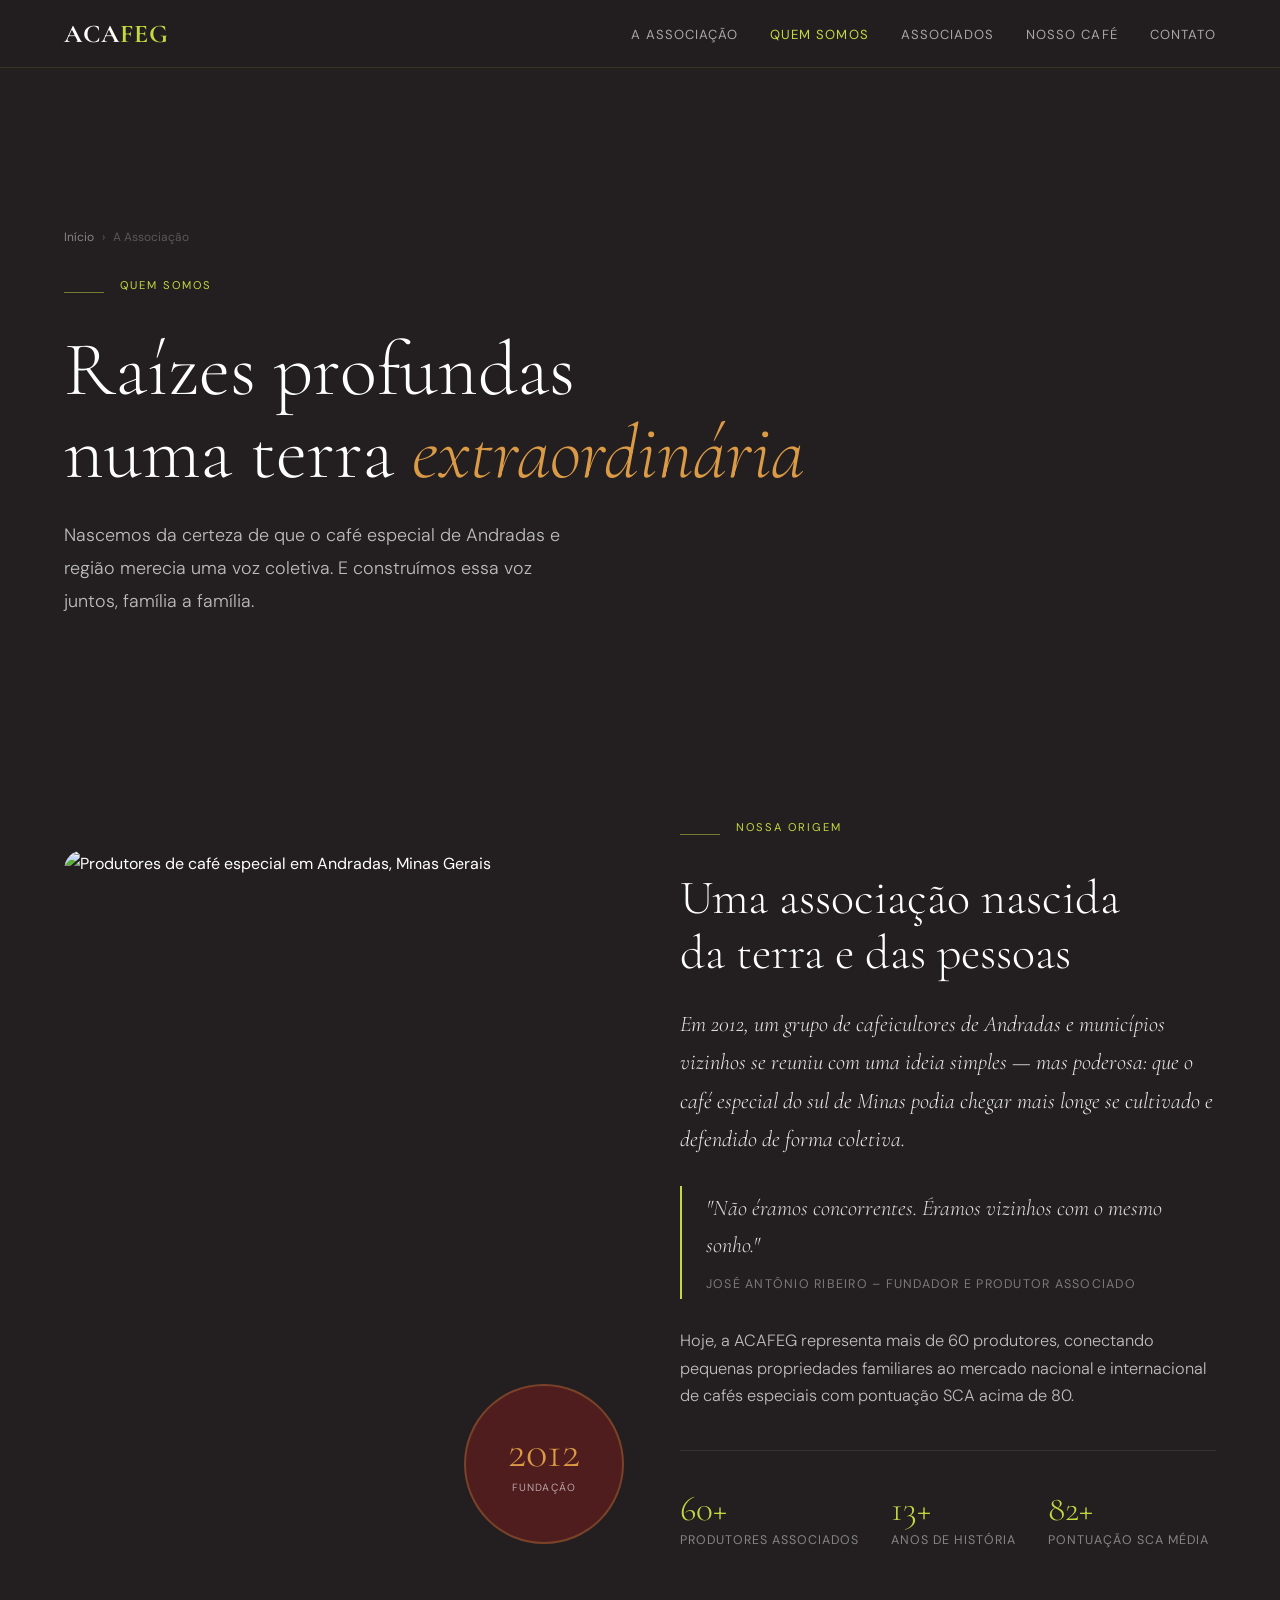
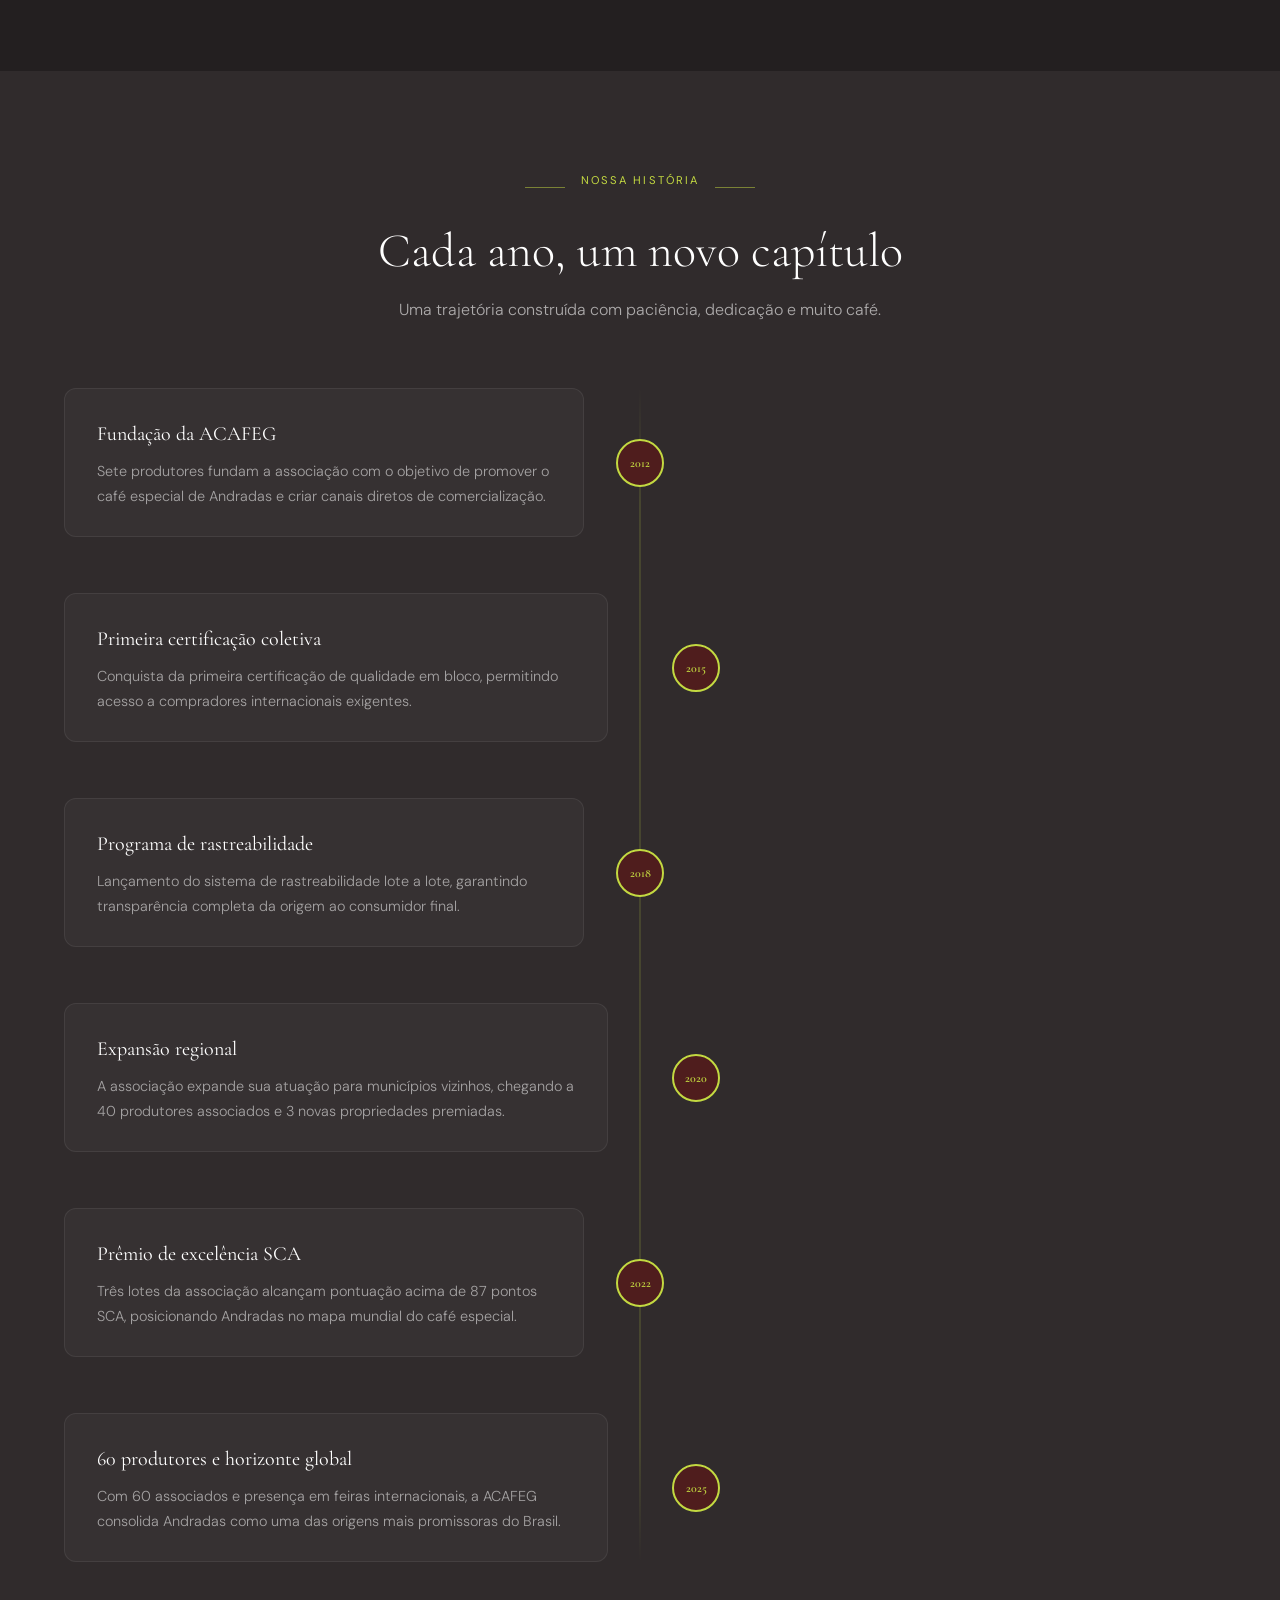
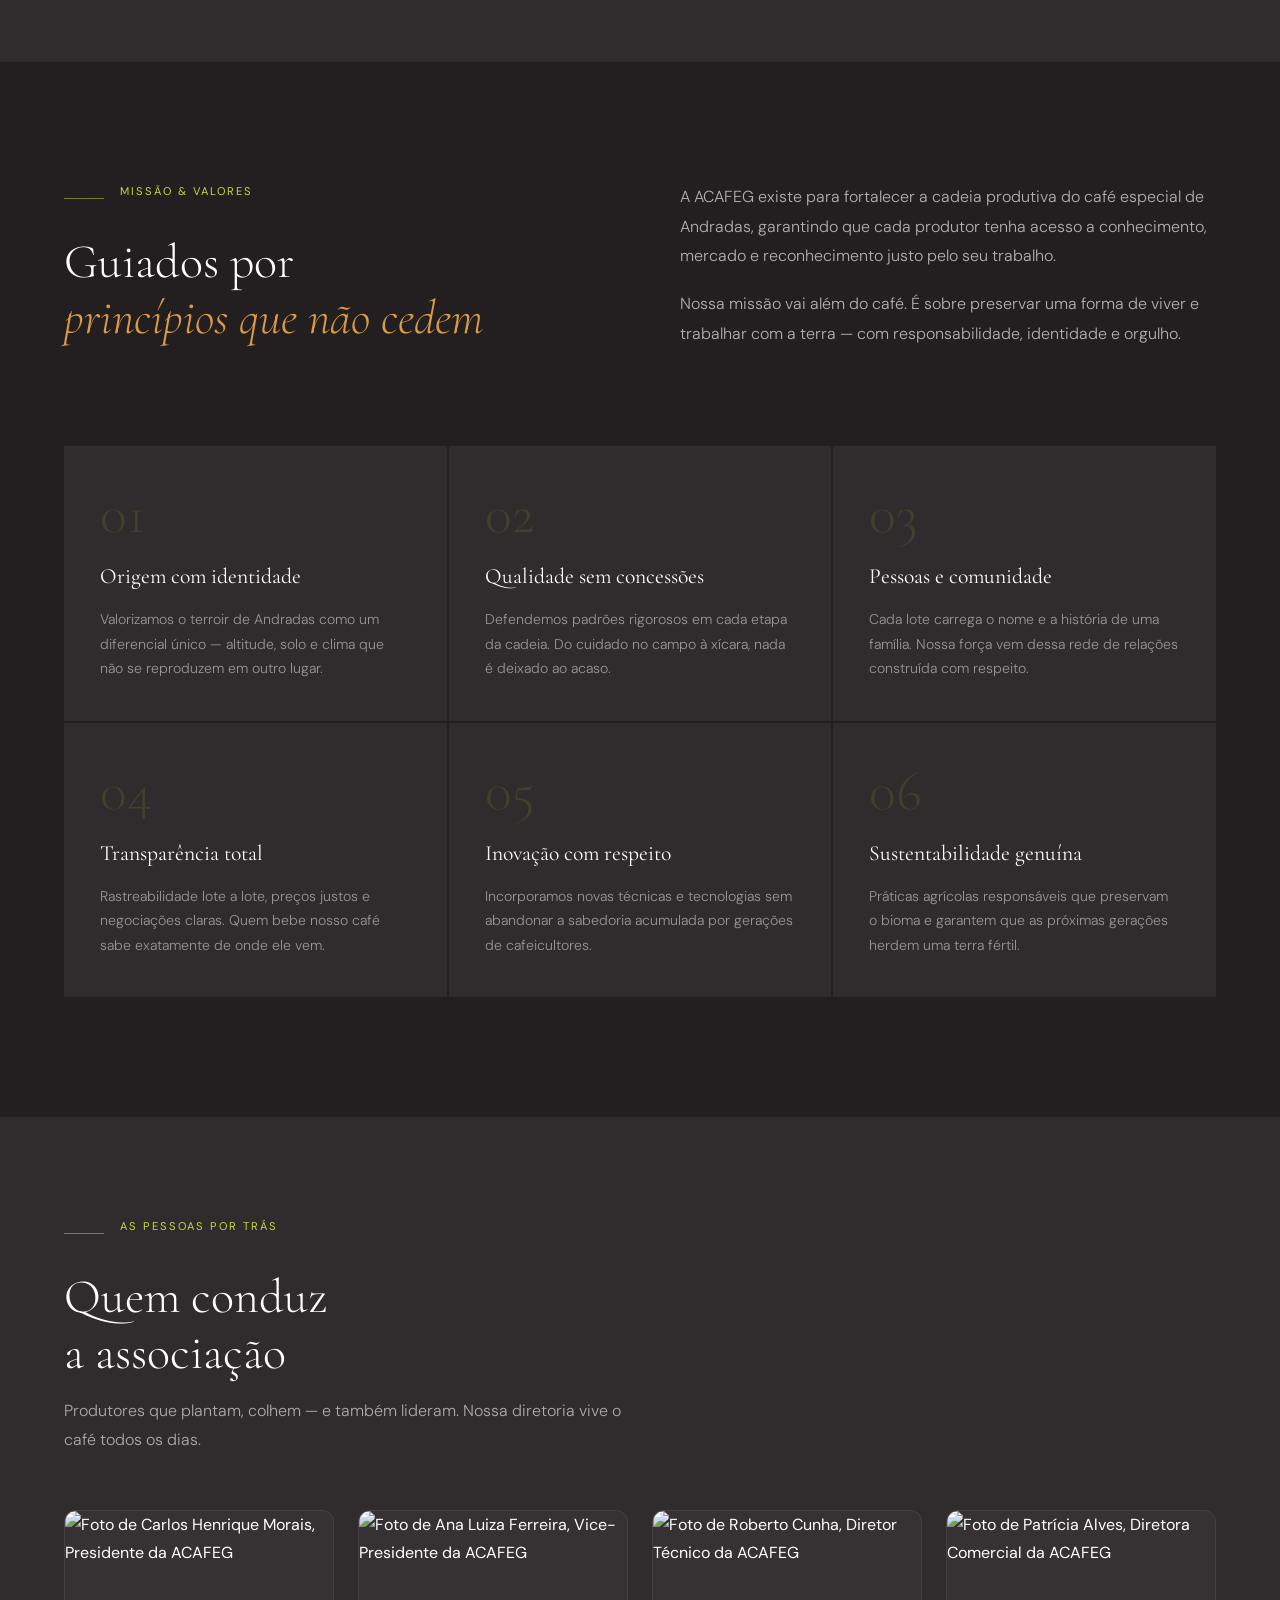
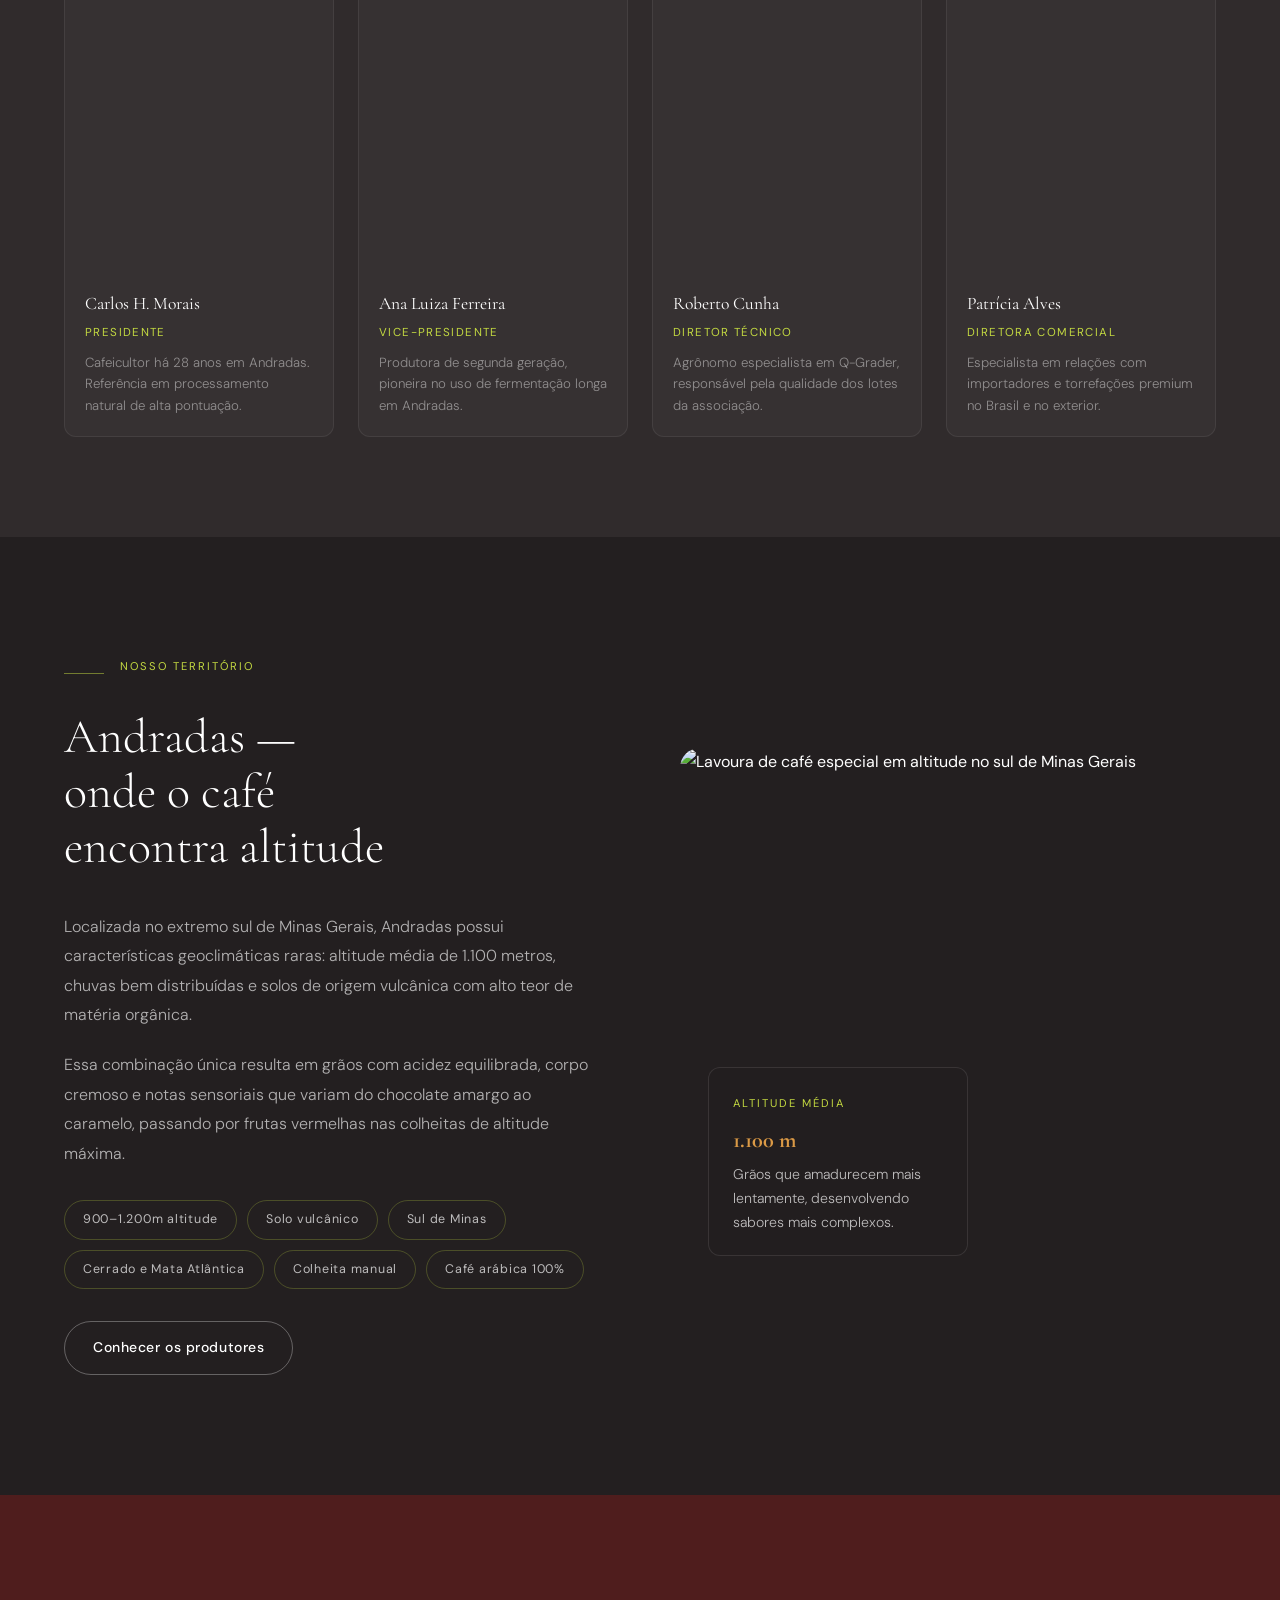
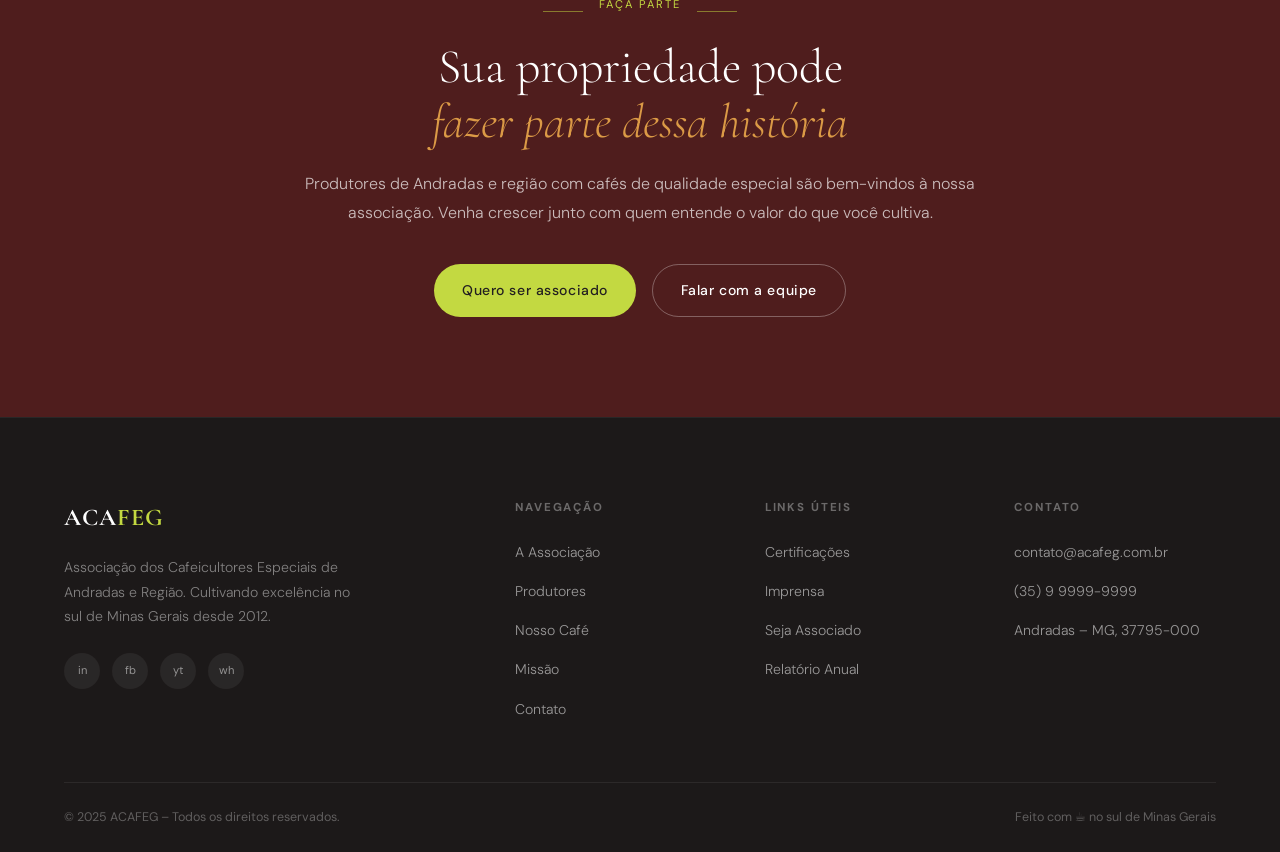
==== pages/aboutUs.html @ b345271a "nav correction v2" ====
<!DOCTYPE html>
<html lang="pt-BR">
<head>
  <meta charset="UTF-8" />
  <meta name="viewport" content="width=device-width, initial-scale=1.0" />
  <meta name="description" content="Conheça a ACAFEG – Associação dos Cafeicultores Especiais de Andradas e Região. Nossa história, missão, valores e as pessoas por trás do café especial do sul de Minas Gerais." />
  <title>Quem Somos | ACAFEG – Cafés Especiais do Sul de Minas</title>

  <!-- Fonts -->
  <link rel="preconnect" href="https://fonts.googleapis.com" />
  <link rel="preconnect" href="https://fonts.gstatic.com" crossorigin />
  <link href="https://fonts.googleapis.com/css2?family=Cormorant+Garamond:ital,wght@0,300;0,400;0,600;1,300;1,400&family=DM+Sans:wght@300;400;500&display=swap" rel="stylesheet" />

  <!-- CSS -->
   <link rel="stylesheet" href="../style/aboutUsStyle.css">
</head>

<body>
  

  <!-- ─── Navbar ──────────────────────────────────────────────────── -->
  <nav class="navbar" role="navigation" aria-label="Navegação principal">
    <a href="#" class="navbar-logo">ACA<span>FEG</span></a>
    <ul class="navbar-links" id="nav-menu">
      <li><a href="../index.html">A Associação</a></li>
      <li><a class="actvate" href="aboutUs.html">Quem somos</a></li>
      <li><a href="associates.html">Associados</a></li>
      <li><a href="store.html">Nosso Café</a></li>
      <li><a href="contact.html">Contato</a></li>
    </ul>
    <button class="nav-toggle" id="nav-toggle" aria-label="Abrir menu">
      <span></span><span></span><span></span>
    </button>
  </nav>

  <main>
    <!-- ─── Hero ─────────────────────────────────────────────────── -->
    <section class="hero-inner" aria-label="Cabeçalho da página Quem Somos">
      <div class="container">
        <nav class="hero-breadcrumb" aria-label="Breadcrumb">
          <a href="../index.html">Início</a>
          <span>›</span>
          <span>A Associação</span>
        </nav>
        <div class="ornament">
          <div class="ornament-line"></div>
          <span class="tag">Quem somos</span>
        </div>
        <h1>
          Raízes profundas<br>
          numa terra <em>extraordinária</em>
        </h1>
        <p class="lead">
          Nascemos da certeza de que o café especial de Andradas e região
          merecia uma voz coletiva. E construímos essa voz juntos, família a família.
        </p>
      </div>
    </section>

    <!-- ─── Origem ────────────────────────────────────────────────── -->
    <section class="section-origem" aria-label="Nossa origem">
      <div class="container">
        <div class="origem-grid">

          <div class="origem-visual fade-up">
            <img
              class="origem-img-main"
              src="https://images.unsplash.com/photo-1501339847302-ac426a4a7cbb?w=900&q=80"
              alt="Produtores de café especial em Andradas, Minas Gerais"
              loading="lazy"
            />
            <div class="origem-img-badge" aria-label="Fundada em 2012">
              <strong>2012</strong>
              <span>Fundação</span>
            </div>
          </div>

          <div class="origem-content fade-up fade-up-delay-2">
            <div class="ornament">
              <div class="ornament-line"></div>
              <span class="tag">Nossa origem</span>
            </div>
            <h2 class="section-title" style="margin-bottom:24px">
              Uma associação nascida<br>da terra e das pessoas
            </h2>

            <p>
              Em 2012, um grupo de cafeicultores de Andradas e municípios vizinhos
              se reuniu com uma ideia simples — mas poderosa: que o café especial do sul de Minas
              podia chegar mais longe se cultivado e defendido de forma coletiva.
            </p>

            <div class="quote-block">
              <blockquote>
                "Não éramos concorrentes. Éramos vizinhos com o mesmo sonho."
              </blockquote>
              <cite>José Antônio Ribeiro – Fundador e produtor associado</cite>
            </div>

            <p>
              Hoje, a ACAFEG representa mais de 60 produtores, conectando pequenas
              propriedades familiares ao mercado nacional e internacional de cafés
              especiais com pontuação SCA acima de 80.
            </p>

            <div class="origem-stats" role="list">
              <div class="stat-item" role="listitem">
                <strong>60+</strong>
                <span>Produtores Associados</span>
              </div>
              <div class="stat-item" role="listitem">
                <strong>13+</strong>
                <span>Anos de história</span>
              </div>
              <div class="stat-item" role="listitem">
                <strong>82+</strong>
                <span>Pontuação SCA média</span>
              </div>
            </div>
          </div>

        </div>
      </div>
    </section>

    <!-- ─── Timeline ─────────────────────────────────────────────── -->
    <section class="section-timeline" aria-label="Nossa história">
      <div class="container">
        <header class="section-header fade-up" style="text-align:center; max-width:560px; margin-inline:auto">
          <div class="ornament" style="justify-content:center">
            <div class="ornament-line"></div>
            <span class="tag">Nossa história</span>
            <div class="ornament-line"></div>
          </div>
          <h2 class="section-title">Cada ano, um novo capítulo</h2>
          <p class="section-subtitle" style="margin-inline:auto">
            Uma trajetória construída com paciência, dedicação e muito café.
          </p>
        </header>

        <div class="timeline" role="list">

          <div class="timeline-item fade-up" role="listitem">
            <div class="timeline-content">
              <h3>Fundação da ACAFEG</h3>
              <p>Sete produtores fundam a associação com o objetivo de promover o café especial de Andradas e criar canais diretos de comercialização.</p>
            </div>
            <div class="timeline-dot" aria-label="2012">
              <div class="timeline-dot-circle">2012</div>
            </div>
            <div class="timeline-empty"></div>
          </div>

          <div class="timeline-item fade-up" role="listitem">
            <div class="timeline-empty"></div>
            <div class="timeline-dot" aria-label="2015">
              <div class="timeline-dot-circle">2015</div>
            </div>
            <div class="timeline-content">
              <h3>Primeira certificação coletiva</h3>
              <p>Conquista da primeira certificação de qualidade em bloco, permitindo acesso a compradores internacionais exigentes.</p>
            </div>
          </div>

          <div class="timeline-item fade-up" role="listitem">
            <div class="timeline-content">
              <h3>Programa de rastreabilidade</h3>
              <p>Lançamento do sistema de rastreabilidade lote a lote, garantindo transparência completa da origem ao consumidor final.</p>
            </div>
            <div class="timeline-dot" aria-label="2018">
              <div class="timeline-dot-circle">2018</div>
            </div>
            <div class="timeline-empty"></div>
          </div>

          <div class="timeline-item fade-up" role="listitem">
            <div class="timeline-empty"></div>
            <div class="timeline-dot" aria-label="2020">
              <div class="timeline-dot-circle">2020</div>
            </div>
            <div class="timeline-content">
              <h3>Expansão regional</h3>
              <p>A associação expande sua atuação para municípios vizinhos, chegando a 40 produtores associados e 3 novas propriedades premiadas.</p>
            </div>
          </div>

          <div class="timeline-item fade-up" role="listitem">
            <div class="timeline-content">
              <h3>Prêmio de excelência SCA</h3>
              <p>Três lotes da associação alcançam pontuação acima de 87 pontos SCA, posicionando Andradas no mapa mundial do café especial.</p>
            </div>
            <div class="timeline-dot" aria-label="2022">
              <div class="timeline-dot-circle">2022</div>
            </div>
            <div class="timeline-empty"></div>
          </div>

          <div class="timeline-item fade-up" role="listitem">
            <div class="timeline-empty"></div>
            <div class="timeline-dot" aria-label="2025">
              <div class="timeline-dot-circle">2025</div>
            </div>
            <div class="timeline-content">
              <h3>60 produtores e horizonte global</h3>
              <p>Com 60 associados e presença em feiras internacionais, a ACAFEG consolida Andradas como uma das origens mais promissoras do Brasil.</p>
            </div>
          </div>

        </div>
      </div>
    </section>

    <!-- ─── Missão & Valores ──────────────────────────────────────── -->
    <section class="section-valores" aria-label="Missão e valores">
      <div class="container">

        <div class="valores-intro">
          <div class="fade-up">
            <div class="ornament">
              <div class="ornament-line"></div>
              <span class="tag">Missão & Valores</span>
            </div>
            <h2 class="section-title">
              Guiados por<br><em>princípios que não cedem</em>
            </h2>
          </div>
          <div class="valores-descricao fade-up fade-up-delay-2">
            <p>
              A ACAFEG existe para fortalecer a cadeia produtiva do café especial
              de Andradas, garantindo que cada produtor tenha acesso a conhecimento,
              mercado e reconhecimento justo pelo seu trabalho.
            </p>
            <p>
              Nossa missão vai além do café. É sobre preservar uma forma de viver
              e trabalhar com a terra — com responsabilidade, identidade e orgulho.
            </p>
          </div>
        </div>

        <div class="valores-grid" role="list">

          <div class="valor-card fade-up" role="listitem">
            <div class="valor-number" aria-hidden="true">01</div>
            <h3>Origem com identidade</h3>
            <p>Valorizamos o terroir de Andradas como um diferencial único — altitude, solo e clima que não se reproduzem em outro lugar.</p>
          </div>

          <div class="valor-card fade-up fade-up-delay-1" role="listitem">
            <div class="valor-number" aria-hidden="true">02</div>
            <h3>Qualidade sem concessões</h3>
            <p>Defendemos padrões rigorosos em cada etapa da cadeia. Do cuidado no campo à xícara, nada é deixado ao acaso.</p>
          </div>

          <div class="valor-card fade-up fade-up-delay-2" role="listitem">
            <div class="valor-number" aria-hidden="true">03</div>
            <h3>Pessoas e comunidade</h3>
            <p>Cada lote carrega o nome e a história de uma família. Nossa força vem dessa rede de relações construída com respeito.</p>
          </div>

          <div class="valor-card fade-up fade-up-delay-1" role="listitem">
            <div class="valor-number" aria-hidden="true">04</div>
            <h3>Transparência total</h3>
            <p>Rastreabilidade lote a lote, preços justos e negociações claras. Quem bebe nosso café sabe exatamente de onde ele vem.</p>
          </div>

          <div class="valor-card fade-up fade-up-delay-2" role="listitem">
            <div class="valor-number" aria-hidden="true">05</div>
            <h3>Inovação com respeito</h3>
            <p>Incorporamos novas técnicas e tecnologias sem abandonar a sabedoria acumulada por gerações de cafeicultores.</p>
          </div>

          <div class="valor-card fade-up fade-up-delay-3" role="listitem">
            <div class="valor-number" aria-hidden="true">06</div>
            <h3>Sustentabilidade genuína</h3>
            <p>Práticas agrícolas responsáveis que preservam o bioma e garantem que as próximas gerações herdem uma terra fértil.</p>
          </div>

        </div>
      </div>
    </section>

    <!-- ─── Diretoria ─────────────────────────────────────────────── -->
    <section class="section-diretoria" aria-label="Nossa diretoria">
      <div class="container">
        <header class="section-header fade-up">
          <div class="ornament">
            <div class="ornament-line"></div>
            <span class="tag">As pessoas por trás</span>
          </div>
          <h2 class="section-title">Quem conduz<br>a associação</h2>
          <p class="section-subtitle">
            Produtores que plantam, colhem — e também lideram. Nossa diretoria
            vive o café todos os dias.
          </p>
        </header>

        <div class="diretoria-grid">

          <article class="diretor-card fade-up">
            <img
              class="diretor-foto"
              src="https://images.unsplash.com/photo-1507003211169-0a1dd7228f2d?w=400&q=75"
              alt="Foto de Carlos Henrique Morais, Presidente da ACAFEG"
              loading="lazy"
            />
            <div class="diretor-info">
              <h3>Carlos H. Morais</h3>
              <span class="diretor-cargo">Presidente</span>
              <p>Cafeicultor há 28 anos em Andradas. Referência em processamento natural de alta pontuação.</p>
            </div>
          </article>

          <article class="diretor-card fade-up fade-up-delay-1">
            <img
              class="diretor-foto"
              src="https://images.unsplash.com/photo-1494790108377-be9c29b29330?w=400&q=75"
              alt="Foto de Ana Luiza Ferreira, Vice-Presidente da ACAFEG"
              loading="lazy"
            />
            <div class="diretor-info">
              <h3>Ana Luiza Ferreira</h3>
              <span class="diretor-cargo">Vice-Presidente</span>
              <p>Produtora de segunda geração, pioneira no uso de fermentação longa em Andradas.</p>
            </div>
          </article>

          <article class="diretor-card fade-up fade-up-delay-2">
            <img
              class="diretor-foto"
              src="https://images.unsplash.com/photo-1472099645785-5658abf4ff4e?w=400&q=75"
              alt="Foto de Roberto Cunha, Diretor Técnico da ACAFEG"
              loading="lazy"
            />
            <div class="diretor-info">
              <h3>Roberto Cunha</h3>
              <span class="diretor-cargo">Diretor Técnico</span>
              <p>Agrônomo especialista em Q-Grader, responsável pela qualidade dos lotes da associação.</p>
            </div>
          </article>

          <article class="diretor-card fade-up fade-up-delay-3">
            <img
              class="diretor-foto"
              src="https://images.unsplash.com/photo-1580489944761-15a19d654956?w=400&q=75"
              alt="Foto de Patrícia Alves, Diretora Comercial da ACAFEG"
              loading="lazy"
            />
            <div class="diretor-info">
              <h3>Patrícia Alves</h3>
              <span class="diretor-cargo">Diretora Comercial</span>
              <p>Especialista em relações com importadores e torrefações premium no Brasil e no exterior.</p>
            </div>
          </article>

        </div>
      </div>
    </section>

    <!-- ─── Território ────────────────────────────────────────────── -->
    <section class="section-territorio" aria-label="Nosso território">
      <div class="container">
        <div class="territorio-layout">

          <div class="territorio-content fade-up">
            <header class="section-header">
              <div class="ornament">
                <div class="ornament-line"></div>
                <span class="tag">Nosso território</span>
              </div>
              <h2 class="section-title">
                Andradas —<br>onde o café<br>encontra altitude
              </h2>
            </header>

            <p>
              Localizada no extremo sul de Minas Gerais, Andradas possui características
              geoclimáticas raras: altitude média de 1.100 metros, chuvas bem distribuídas
              e solos de origem vulcânica com alto teor de matéria orgânica.
            </p>

            <p>
              Essa combinação única resulta em grãos com acidez equilibrada, corpo cremoso
              e notas sensoriais que variam do chocolate amargo ao caramelo, passando por
              frutas vermelhas nas colheitas de altitude máxima.
            </p>

            <div class="territorio-tags" role="list" aria-label="Características do território">
              <span class="territorio-tag" role="listitem">900–1.200m altitude</span>
              <span class="territorio-tag" role="listitem">Solo vulcânico</span>
              <span class="territorio-tag" role="listitem">Sul de Minas</span>
              <span class="territorio-tag" role="listitem">Cerrado e Mata Atlântica</span>
              <span class="territorio-tag" role="listitem">Colheita manual</span>
              <span class="territorio-tag" role="listitem">Café arábica 100%</span>
            </div>

            <a href="#produtores" class="btn btn-outline">Conhecer os produtores</a>
          </div>

          <div class="territorio-visual fade-up fade-up-delay-2">
            <img
              class="territorio-img"
              src="https://images.unsplash.com/photo-1633437805600-2c58bf56663c?q=80&w=1332&auto=format&fit=crop&ixlib=rb-4.1.0&ixid=M3wxMjA3fDB8MHxwaG90by1wYWdlfHx8fGVufDB8fHx8fA%3D%3D"
              alt="Lavoura de café especial em altitude no sul de Minas Gerais"
              loading="lazy"
            />
            <div class="territorio-overlay-card">
              <span class="tag">Altitude média</span>
              <strong>1.100 m</strong>
              <p>Grãos que amadurecem mais lentamente, desenvolvendo sabores mais complexos.</p>
            </div>
          </div>

        </div>
      </div>
    </section>

    <!-- ─── CTA ───────────────────────────────────────────────────── -->
    <section class="section-cta" aria-label="Faça parte da ACAFEG">
      <div class="cta-content container fade-up">
        <div class="ornament" style="justify-content:center; margin-bottom:12px">
          <div class="ornament-line"></div>
          <span class="tag">Faça parte</span>
          <div class="ornament-line"></div>
        </div>
        <h2 class="section-title">
          Sua propriedade pode<br><em>fazer parte dessa história</em>
        </h2>
        <p>
          Produtores de Andradas e região com cafés de qualidade especial
          são bem-vindos à nossa associação. Venha crescer junto com quem
          entende o valor do que você cultiva.
        </p>
        <div class="cta-actions">
          <a href="#contato" class="btn btn-primary">Quero ser associado</a>
          <a href="#contato" class="btn btn-outline">Falar com a equipe</a>
        </div>
      </div>
    </section>

  </main>

  <!-- ─── Footer ──────────────────────────────────────────────────── -->
  <footer role="contentinfo">
    <div class="container">
      <div class="footer-grid">

        <div class="footer-brand">
          <div class="navbar-logo">ACA<span>FEG</span></div>
          <p>Associação dos Cafeicultores Especiais de Andradas e Região. Cultivando excelência no sul de Minas Gerais desde 2012.</p>
          <div class="footer-social">
            <a href="#" aria-label="Instagram">in</a>
            <a href="#" aria-label="Facebook">fb</a>
            <a href="#" aria-label="YouTube">yt</a>
            <a href="#" aria-label="WhatsApp">wh</a>
          </div>
        </div>

        <div class="footer-col">
          <h4>Navegação</h4>
          <ul>
            <li><a href="quem-somos.html">A Associação</a></li>
            <li><a href="#produtores">Produtores</a></li>
            <li><a href="#sensorial">Nosso Café</a></li>
            <li><a href="#institucional">Missão</a></li>
            <li><a href="#contato">Contato</a></li>
          </ul>
        </div>

        <div class="footer-col">
          <h4>Links Úteis</h4>
          <ul>
            <li><a href="#">Certificações</a></li>
            <li><a href="#">Imprensa</a></li>
            <li><a href="#">Seja Associado</a></li>
            <li><a href="#">Relatório Anual</a></li>
          </ul>
        </div>

        <div class="footer-col">
          <h4>Contato</h4>
          <ul>
            <li><a href="mailto:contato@acafeg.com.br">contato@acafeg.com.br</a></li>
            <li><a href="tel:+5535999999999">(35) 9 9999-9999</a></li>
            <li><a href="#">Andradas – MG, 37795-000</a></li>
          </ul>
        </div>

      </div>

      <div class="footer-bottom">
        <p>© 2025 ACAFEG – Todos os direitos reservados.</p>
        <p>Feito com ☕ no sul de Minas Gerais</p>
      </div>
    </div>
  </footer>

  <!-- ─── Scripts ──────────────────────────────────────────────────── -->
  <script>
    // Mobile nav toggle
    const toggle = document.getElementById('nav-toggle');
    const menu = document.getElementById('nav-menu');
    toggle.addEventListener('click', () => {
      menu.classList.toggle('open');
      toggle.setAttribute('aria-expanded', menu.classList.contains('open'));
    });

    // IntersectionObserver for fade-up animations
    const observer = new IntersectionObserver((entries) => {
      entries.forEach(entry => {
        if (entry.isIntersecting) {
          entry.target.classList.add('visible');
          observer.unobserve(entry.target);
        }
      });
    }, { threshold: 0.12, rootMargin: '0px 0px -40px 0px' });

    document.querySelectorAll('.fade-up').forEach(el => observer.observe(el));

    // Navbar scroll style
    const navbar = document.querySelector('.navbar');
    window.addEventListener('scroll', () => {
      navbar.style.background = window.scrollY > 40
        ? 'rgba(35,31,32,0.97)'
        : 'rgba(35,31,32,0.92)';
    }, { passive: true });
  </script>

</body>
</html>
---- style/aboutUsStyle.css ----
/* ─── Design System ────────────────────────────────────────────── */
    :root {
      --vinho: rgb(79, 29, 29);
      --verde-lima: rgb(195, 217, 65);
      --ouro: rgb(219, 154, 70);
      --neutro-escuro: rgb(35, 31, 32);
      --neutro-medio: rgb(48, 43, 44);
      --neutro-claro: rgb(62, 56, 57);
      --branco: #ffffff;
      --branco-60:    rgba(255,255,255,0.6);
      --branco-suave: rgba(255,255,255,0.85);
      --font-serif: 'Cormorant Garamond', Georgia, serif;
      --font-sans: 'DM Sans', system-ui, sans-serif;
      --radius-md: 12px;
      --radius-lg: 20px;
      --transition: 0.35s cubic-bezier(0.4, 0, 0.2, 1);
    }

    *, *::before, *::after { box-sizing: border-box; margin: 0; padding: 0; }

    html { scroll-behavior: smooth; }

    body {
      font-family: var(--font-sans);
      background: var(--neutro-escuro);
      color: var(--branco);
      line-height: 1.7;
      overflow-x: hidden;
    }

    img { max-width: 100%; display: block; }
    a {text-decoration: none;}

    .container {
      width: min(90%, 1240px);
      margin-inline: auto;
    }

    /* ─── Typography ───────────────────────────────────────────────── */
    .tag {
      display: inline-block;
      font-size: 0.7rem;
      letter-spacing: 0.18em;
      text-transform: uppercase;
      color: var(--verde-lima);
      margin-bottom: 14px;
    }

    .section-title {
      font-family: var(--font-serif);
      font-size: clamp(2rem, 4vw, 3rem);
      font-weight: 300;
      line-height: 1.15;
      color: var(--branco);
    }

    .section-subtitle {
      font-size: 1rem;
      font-weight: 300;
      color: rgba(255,255,255,0.6);
      max-width: 560px;
      line-height: 1.8;
      margin-top: 16px;
    }

    .section-header {
      margin-bottom: 56px;
    }

    /* ─── Buttons ──────────────────────────────────────────────────── */
    .btn {
      display: inline-flex;
      align-items: center;
      gap: 8px;
      padding: 14px 28px;
      border-radius: 100px;
      font-family: var(--font-sans);
      font-size: 0.875rem;
      font-weight: 500;
      letter-spacing: 0.04em;
      cursor: pointer;
      border: none;
      text-decoration: none;
      transition: var(--transition);
    }
    .btn-primary {
      background: var(--verde-lima);
      color: var(--neutro-escuro);
    }
    .btn-primary:hover {
      background: #d6f03c;
      transform: translateY(-2px);
    }
    .btn-outline {
      background: transparent;
      border: 1px solid rgba(255,255,255,0.3);
      color: var(--branco);
    }
    .btn-outline:hover {
      border-color: var(--verde-lima);
      color: var(--verde-lima);
      transform: translateY(-2px);
    }

    /* Link do menu ativado*/
    .actvate{
        color: var(--verde-lima) !important;
    }

    /* ─── Navbar ───────────────────────────────────────────────────── */
    
    .navbar {
      position: sticky;
      top: 0;
      z-index: 100;
      padding: 0 5%;
      background: rgba(35, 31, 32, 0.92);
      backdrop-filter: blur(12px);
      -webkit-backdrop-filter: blur(12px);
      border-bottom: 1px solid rgba(195, 217, 65, 0.12);
      display: flex;
      align-items: center;
      justify-content: space-between;
      height: 68px;
    }

    .navbar-logo {
      font-family: var(--font-serif);
      font-size: 1.6rem;
      font-weight: 700;
      letter-spacing: 0.04em;
      color: var(--branco);
    }
    .navbar-logo span { color: var(--verde-lima); }

    .navbar-links {
      display: flex;
      gap: 32px;
      list-style: none;
    }
    .navbar-links a {
      font-size: 0.82rem;
      font-weight: 400;
      letter-spacing: 0.08em;
      text-transform: uppercase;
      color: var(--branco-60);
      transition: color var(--transition);
    }
    .navbar-links a:hover { color: var(--verde-lima); }

    /* Hamburger (mobile) */
    .nav-toggle {
      display: none;
      flex-direction: column;
      gap: 5px;
      cursor: pointer;
      background: none;
      border: none;
      padding: 4px;
      background-color: none;
    }
    .nav-toggle span {
      display: block;
      width: 24px;
      height: 2px;
      background: var(--branco);
      transition: var(--transition);
    }

    @media (max-width: 768px) {
      .navbar-links {
        display: none;
        position: absolute;
        top: 68px;
        left: 0;
        right: 0;
        flex-direction: column;
        background: rgba(35, 31, 32, 0.97);
        padding: 24px 5%;
        gap: 20px;
      }
      .navbar-links.open { display: flex; }
      .nav-toggle { display: flex; }
    }

    /* ─── Hero ─────────────────────────────────────────────────────── */
    .hero-inner {
      position: relative;
      min-height: 70vh;
      display: flex;
      align-items: flex-end;
      padding-bottom: 80px;
      overflow: hidden;
    }

    .hero-inner::before {
      content: '';
      position: absolute;
      inset: 0;
      background: url('https://images.unsplash.com/photo-1447933601403-0c6688de566e?w=1600&q=80') center/cover no-repeat;
      filter: brightness(0.35) saturate(0.6);
    }

    .hero-inner::after {
      content: '';
      position: absolute;
      inset: 0;
      background: linear-gradient(
        to bottom,
        transparent 0%,
        rgba(35,31,32,0.3) 50%,
        rgba(35,31,32,0.95) 100%
      );
    }

    .hero-inner .container {
      position: relative;
      z-index: 2;
    }

    .hero-breadcrumb {
      display: flex;
      align-items: center;
      gap: 8px;
      margin-bottom: 28px;
      font-size: 0.75rem;
      color: rgba(255,255,255,0.45);
    }
    .hero-breadcrumb a {
      color: rgba(255,255,255,0.45);
      text-decoration: none;
      transition: color var(--transition);
    }
    .hero-breadcrumb a:hover { color: var(--verde-lima); }
    .hero-breadcrumb span { color: rgba(255,255,255,0.25); }

    .hero-inner h1 {
      font-family: var(--font-serif);
      font-size: clamp(2.8rem, 6vw, 5.5rem);
      font-weight: 300;
      line-height: 1.08;
      max-width: 760px;
      margin-bottom: 24px;
    }

    .hero-inner h1 em {
      font-style: italic;
      color: var(--ouro);
    }

    .hero-inner .lead {
      font-size: clamp(1rem, 1.4vw, 1.15rem);
      font-weight: 300;
      color: rgba(255,255,255,0.7);
      max-width: 520px;
      line-height: 1.85;
    }

    /* ─── Section: Origem ──────────────────────────────────────────── */
    .section-origem {
      padding: 120px 0;
    }

    .origem-grid {
      display: grid;
      grid-template-columns: 1fr 1fr;
      gap: 80px;
      align-items: center;
    }

    .origem-visual {
      position: relative;
    }

    .origem-img-main {
      width: 100%;
      aspect-ratio: 4/5;
      object-fit: cover;
      border-radius: var(--radius-lg);
    }

    .origem-img-badge {
      position: absolute;
      bottom: -24px;
      right: -24px;
      width: 160px;
      height: 160px;
      background: var(--vinho);
      border-radius: 50%;
      display: flex;
      flex-direction: column;
      align-items: center;
      justify-content: center;
      text-align: center;
      padding: 20px;
      border: 2px solid rgba(219,154,70,0.3);
    }

    .origem-img-badge strong {
      font-family: var(--font-serif);
      font-size: 2.8rem;
      font-weight: 300;
      color: var(--ouro);
      line-height: 1;
    }

    .origem-img-badge span {
      font-size: 0.65rem;
      letter-spacing: 0.12em;
      text-transform: uppercase;
      color: rgba(255,255,255,0.6);
      margin-top: 4px;
    }

    .origem-content p {
      color: rgba(255,255,255,0.7);
      font-weight: 300;
      margin-bottom: 20px;
      font-size: 1.02rem;
    }

    .origem-content p:first-of-type {
      font-family: var(--font-serif);
      font-size: clamp(1.2rem, 1.8vw, 1.4rem);
      font-weight: 300;
      color: rgba(255,255,255,0.9);
      line-height: 1.7;
      font-style: italic;
    }

    .origem-stats {
      display: flex;
      gap: 32px;
      margin-top: 40px;
      padding-top: 40px;
      border-top: 1px solid rgba(255,255,255,0.08);
    }

    .stat-item strong {
      display: block;
      font-family: var(--font-serif);
      font-size: 2.2rem;
      font-weight: 300;
      color: var(--verde-lima);
      line-height: 1;
    }

    .stat-item span {
      font-size: 0.78rem;
      letter-spacing: 0.08em;
      text-transform: uppercase;
      color: rgba(255,255,255,0.45);
      margin-top: 4px;
      display: block;
    }

    @media (max-width: 900px) {
      .origem-grid { grid-template-columns: 1fr; gap: 48px; }
      .origem-img-badge { bottom: -16px; right: -8px; width: 130px; height: 130px; }
    }

    /* ─── Section: Timeline ────────────────────────────────────────── */
    .section-timeline {
      padding: 100px 0;
      background: var(--neutro-medio);
    }

    .timeline {
      position: relative;
      margin-top: 64px;
    }

    .timeline::before {
      content: '';
      position: absolute;
      left: 50%;
      transform: translateX(-50%);
      top: 0; bottom: 0;
      width: 1px;
      background: linear-gradient(
        to bottom,
        transparent,
        rgba(195,217,65,0.3) 10%,
        rgba(195,217,65,0.3) 90%,
        transparent
      );
    }

    .timeline-item {
      display: grid;
      grid-template-columns: 1fr auto 1fr;
      gap: 32px;
      align-items: center;
      margin-bottom: 56px;
    }

    .timeline-item:last-child { margin-bottom: 0; }

    .timeline-content {
      padding: 28px 32px;
      background: rgba(255,255,255,0.03);
      border: 1px solid rgba(255,255,255,0.07);
      border-radius: var(--radius-md);
      transition: border-color var(--transition);
    }

    .timeline-content:hover {
      border-color: rgba(195,217,65,0.2);
    }

    .timeline-item:nth-child(even) .timeline-content:first-child { order: 3; }
    .timeline-item:nth-child(even) .timeline-dot { order: 2; }
    .timeline-item:nth-child(even) .timeline-empty { order: 1; }

    .timeline-content h3 {
      font-family: var(--font-serif);
      font-size: 1.25rem;
      font-weight: 400;
      margin-bottom: 8px;
      color: var(--branco);
    }

    .timeline-content p {
      font-size: 0.9rem;
      color: rgba(255,255,255,0.55);
      font-weight: 300;
      line-height: 1.7;
    }

    .timeline-dot {
      display: flex;
      flex-direction: column;
      gap: 8px;
      position: relative;
    }

    .timeline-dot-circle {
      width: 48px;
      height: 48px;
      border-radius: 50%;
      background: var(--vinho);
      border: 2px solid var(--verde-lima);
      display: flex;
      align-items: center;
      justify-content: center;
      font-family: var(--font-serif);
      font-size: 0.75rem;
      font-weight: 600;
      color: var(--verde-lima);
      flex-shrink: 0;
    }

    @media (max-width: 768px) {
      .timeline::before { left: 24px; }
      .timeline-item {
        grid-template-columns: auto 1fr;
        gap: 20px;
      }
      .timeline-item:nth-child(even) .timeline-content:first-child { order: unset; }
      .timeline-item:nth-child(even) .timeline-dot { order: unset; }
      .timeline-item:nth-child(even) .timeline-empty { order: unset; }
      .timeline-empty { display: none; }
    }

    /* ─── Section: Missão / Valores ────────────────────────────────── */
    .section-valores {
      padding: 120px 0;
    }

    .valores-intro {
      display: grid;
      grid-template-columns: 1fr 1fr;
      gap: 80px;
      align-items: start;
      margin-bottom: 80px;
    }

    .valores-intro .section-title em {
      font-style: italic;
      color: var(--ouro);
    }

    .valores-descricao p {
      color: rgba(255,255,255,0.65);
      font-weight: 300;
      font-size: 1rem;
      line-height: 1.85;
      margin-bottom: 18px;
    }

    .valores-grid {
      display: grid;
      grid-template-columns: repeat(3, 1fr);
      gap: 2px;
    }

    .valor-card {
      padding: 40px 36px;
      background: var(--neutro-medio);
      position: relative;
      overflow: hidden;
      transition: background var(--transition);
    }

    .valor-card:hover {
      background: var(--neutro-claro);
    }

    .valor-card::before {
      content: '';
      position: absolute;
      top: 0; left: 0; right: 0;
      height: 2px;
      background: var(--verde-lima);
      transform: scaleX(0);
      transform-origin: left;
      transition: transform 0.4s ease;
    }

    .valor-card:hover::before {
      transform: scaleX(1);
    }

    .valor-number {
      font-family: var(--font-serif);
      font-size: 3.5rem;
      font-weight: 300;
      color: rgba(195,217,65,0.12);
      line-height: 1;
      margin-bottom: 16px;
    }

    .valor-card h3 {
      font-family: var(--font-serif);
      font-size: 1.35rem;
      font-weight: 400;
      margin-bottom: 12px;
      color: var(--branco);
    }

    .valor-card p {
      font-size: 0.88rem;
      color: rgba(255,255,255,0.5);
      font-weight: 300;
      line-height: 1.75;
    }

    @media (max-width: 900px) {
      .valores-intro { grid-template-columns: 1fr; gap: 40px; }
      .valores-grid { grid-template-columns: 1fr; }
    }

    @media (min-width: 600px) and (max-width: 900px) {
      .valores-grid { grid-template-columns: 1fr 1fr; }
    }

    /* ─── Section: Diretoria ───────────────────────────────────────── */
    .section-diretoria {
      padding: 100px 0;
      background: var(--neutro-medio);
    }

    .diretoria-grid {
      display: grid;
      grid-template-columns: repeat(4, 1fr);
      gap: 24px;
      margin-top: 56px;
    }

    .diretor-card {
      background: rgba(255,255,255,0.03);
      border: 1px solid rgba(255,255,255,0.07);
      border-radius: var(--radius-md);
      overflow: hidden;
      transition: transform var(--transition), border-color var(--transition);
    }

    .diretor-card:hover {
      transform: translateY(-4px);
      border-color: rgba(195,217,65,0.2);
    }

    .diretor-foto {
      width: 100%;
      aspect-ratio: 3/4;
      object-fit: cover;
      filter: grayscale(30%);
      transition: filter var(--transition);
    }

    .diretor-card:hover .diretor-foto {
      filter: grayscale(0%);
    }

    .diretor-info {
      padding: 20px;
    }

    .diretor-info h3 {
      font-family: var(--font-serif);
      font-size: 1.1rem;
      font-weight: 400;
      margin-bottom: 4px;
    }

    .diretor-cargo {
      font-size: 0.72rem;
      letter-spacing: 0.12em;
      text-transform: uppercase;
      color: var(--verde-lima);
      margin-bottom: 10px;
      display: block;
    }

    .diretor-info p {
      font-size: 0.83rem;
      color: rgba(255,255,255,0.45);
      font-weight: 300;
      line-height: 1.6;
    }

    @media (max-width: 900px) {
      .diretoria-grid { grid-template-columns: 1fr 1fr; }
    }

    @media (max-width: 480px) {
      .diretoria-grid { grid-template-columns: 1fr; }
    }

    /* ─── Section: Território ──────────────────────────────────────── */
    .section-territorio {
      padding: 120px 0;
    }

    .territorio-layout {
      display: grid;
      grid-template-columns: 1fr 1fr;
      gap: 80px;
      align-items: center;
    }

    .territorio-content .section-header {
      margin-bottom: 36px;
    }

    .territorio-content p {
      color: rgba(255,255,255,0.65);
      font-weight: 300;
      font-size: 1rem;
      line-height: 1.85;
      margin-bottom: 20px;
    }

    .territorio-tags {
      display: flex;
      flex-wrap: wrap;
      gap: 10px;
      margin: 32px 0;
    }

    .territorio-tag {
      padding: 8px 18px;
      border: 1px solid rgba(195,217,65,0.25);
      border-radius: 100px;
      font-size: 0.78rem;
      letter-spacing: 0.06em;
      color: rgba(255,255,255,0.7);
      transition: var(--transition);
    }

    .territorio-tag:hover {
      border-color: var(--verde-lima);
      color: var(--verde-lima);
    }

    .territorio-visual {
      position: relative;
    }

    .territorio-img {
      width: 100%;
      aspect-ratio: 1/1;
      object-fit: cover;
      border-radius: var(--radius-lg);
    }

    .territorio-overlay-card {
      position: absolute;
      bottom: 28px;
      left: 28px;
      background: rgba(35,31,32,0.9);
      backdrop-filter: blur(12px);
      border: 1px solid rgba(255,255,255,0.1);
      border-radius: var(--radius-md);
      padding: 20px 24px;
      max-width: 260px;
    }

    .territorio-overlay-card .tag { margin-bottom: 8px; }

    .territorio-overlay-card p {
      font-size: 0.88rem;
      color: rgba(255,255,255,0.7);
      font-weight: 300;
    }

    .territorio-overlay-card strong {
      font-family: var(--font-serif);
      font-size: 1.4rem;
      color: var(--ouro);
      display: block;
      margin-bottom: 4px;
    }

    @media (max-width: 900px) {
      .territorio-layout { grid-template-columns: 1fr; gap: 48px; }
    }

    /* ─── CTA Banner ───────────────────────────────────────────────── */
    .section-cta {
      padding: 100px 0;
      background: var(--vinho);
      position: relative;
      overflow: hidden;
    }

    .section-cta::before {
      content: '';
      position: absolute;
      inset: 0;
      background: url('https://images.unsplash.com/photo-1511537190424-bbbab87ac5eb?w=1400&q=60') center/cover no-repeat;
      opacity: 0.08;
    }

    .cta-content {
      position: relative;
      z-index: 1;
      text-align: center;
      max-width: 680px;
      margin: 0 auto;
    }

    .cta-content .section-title {
      margin-bottom: 20px;
    }

    .cta-content .section-title em {
      font-style: italic;
      color: var(--ouro);
    }

    .cta-content p {
      color: rgba(255,255,255,0.7);
      font-weight: 300;
      margin-bottom: 36px;
      line-height: 1.8;
    }

    .cta-actions {
      display: flex;
      gap: 16px;
      justify-content: center;
      flex-wrap: wrap;
    }

    /* ─── Footer ───────────────────────────────────────────────────── */
    footer {
      background: rgb(28, 25, 25);
      padding: 80px 0 0;
      border-top: 1px solid rgba(255,255,255,0.06);
    }

    .footer-grid {
      display: grid;
      grid-template-columns: 2fr 1fr 1fr 1fr;
      gap: 48px;
      padding-bottom: 60px;
      border-bottom: 1px solid rgba(255,255,255,0.07);
    }

    .footer-brand .navbar-logo {
      font-size: 1.5rem;
      display: inline-block;
      margin-bottom: 16px;
    }

    .footer-brand p {
      font-size: 0.88rem;
      color: rgba(255,255,255,0.45);
      font-weight: 300;
      line-height: 1.75;
      max-width: 300px;
      margin-bottom: 24px;
    }

    .footer-social {
      display: flex;
      gap: 12px;
    }

    .footer-social a {
      width: 36px;
      height: 36px;
      border-radius: 50%;
      background: rgba(255,255,255,0.06);
      display: flex;
      align-items: center;
      justify-content: center;
      font-size: 0.7rem;
      color: rgba(255,255,255,0.5);
      text-decoration: none;
      letter-spacing: 0;
      transition: var(--transition);
    }

    .footer-social a:hover {
      background: var(--verde-lima);
      color: var(--neutro-escuro);
    }

    .footer-col h4 {
      font-size: 0.72rem;
      letter-spacing: 0.16em;
      text-transform: uppercase;
      color: rgba(255,255,255,0.35);
      margin-bottom: 20px;
    }

    .footer-col ul {
      list-style: none;
      display: flex;
      flex-direction: column;
      gap: 12px;
    }

    .footer-col a {
      font-size: 0.88rem;
      color: rgba(255,255,255,0.55);
      text-decoration: none;
      font-weight: 300;
      transition: color var(--transition);
    }

    .footer-col a:hover { color: var(--verde-lima); }

    .footer-bottom {
      display: flex;
      justify-content: space-between;
      align-items: center;
      padding: 24px 0;
      font-size: 0.78rem;
      color: rgba(255,255,255,0.3);
    }

    @media (max-width: 900px) {
      .footer-grid { grid-template-columns: 1fr 1fr; }
      .footer-brand { grid-column: 1/-1; }
    }

    @media (max-width: 480px) {
      .footer-grid { grid-template-columns: 1fr; }
      .footer-bottom { flex-direction: column; gap: 8px; text-align: center; }
    }

    /* ─── Animations ───────────────────────────────────────────────── */
    .fade-up {
      opacity: 0;
      transform: translateY(28px);
      transition: opacity 0.7s ease, transform 0.7s ease;
    }

    .fade-up.visible {
      opacity: 1;
      transform: translateY(0);
    }

    .fade-up-delay-1 { transition-delay: 0.1s; }
    .fade-up-delay-2 { transition-delay: 0.2s; }
    .fade-up-delay-3 { transition-delay: 0.3s; }
    .fade-up-delay-4 { transition-delay: 0.4s; }

    /* ─── Divider ornament ─────────────────────────────────────────── */
    .ornament {
      display: flex;
      align-items: center;
      gap: 16px;
      margin-bottom: 20px;
    }
    .ornament-line {
      flex: 1;
      max-width: 40px;
      height: 1px;
      background: var(--verde-lima);
      opacity: 0.5;
    }

    /* ─── Quote block ──────────────────────────────────────────────── */
    .quote-block {
      border-left: 2px solid var(--verde-lima);
      padding: 4px 0 4px 24px;
      margin: 28px 0;
    }
    .quote-block blockquote {
      font-family: var(--font-serif);
      font-size: clamp(1.15rem, 2vw, 1.4rem);
      font-weight: 300;
      font-style: italic;
      color: rgba(255,255,255,0.85);
      line-height: 1.65;
    }
    .quote-block cite {
      display: block;
      font-size: 0.78rem;
      color: rgba(255,255,255,0.4);
      letter-spacing: 0.1em;
      text-transform: uppercase;
      margin-top: 10px;
      font-style: normal;
    }
    /* main padding top for fixed nav */
    /* main { padding-top: 72px; } */
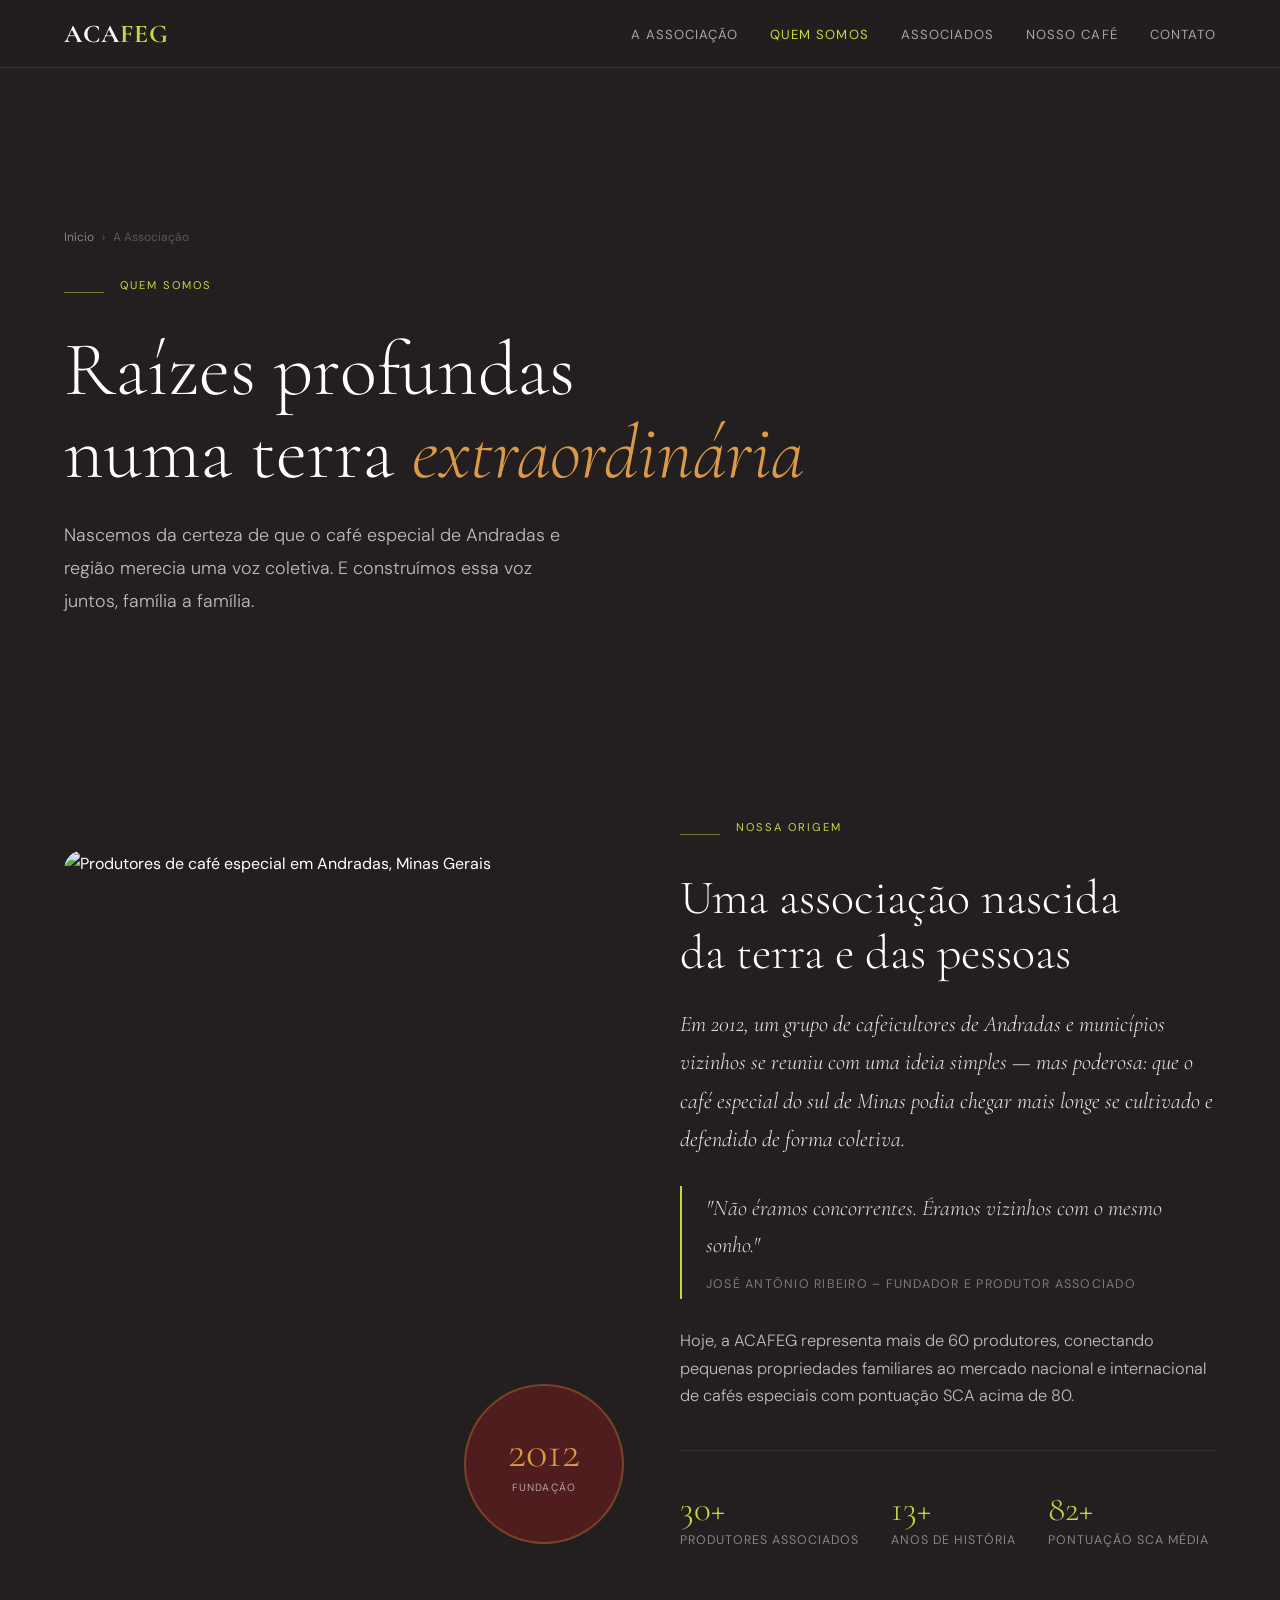
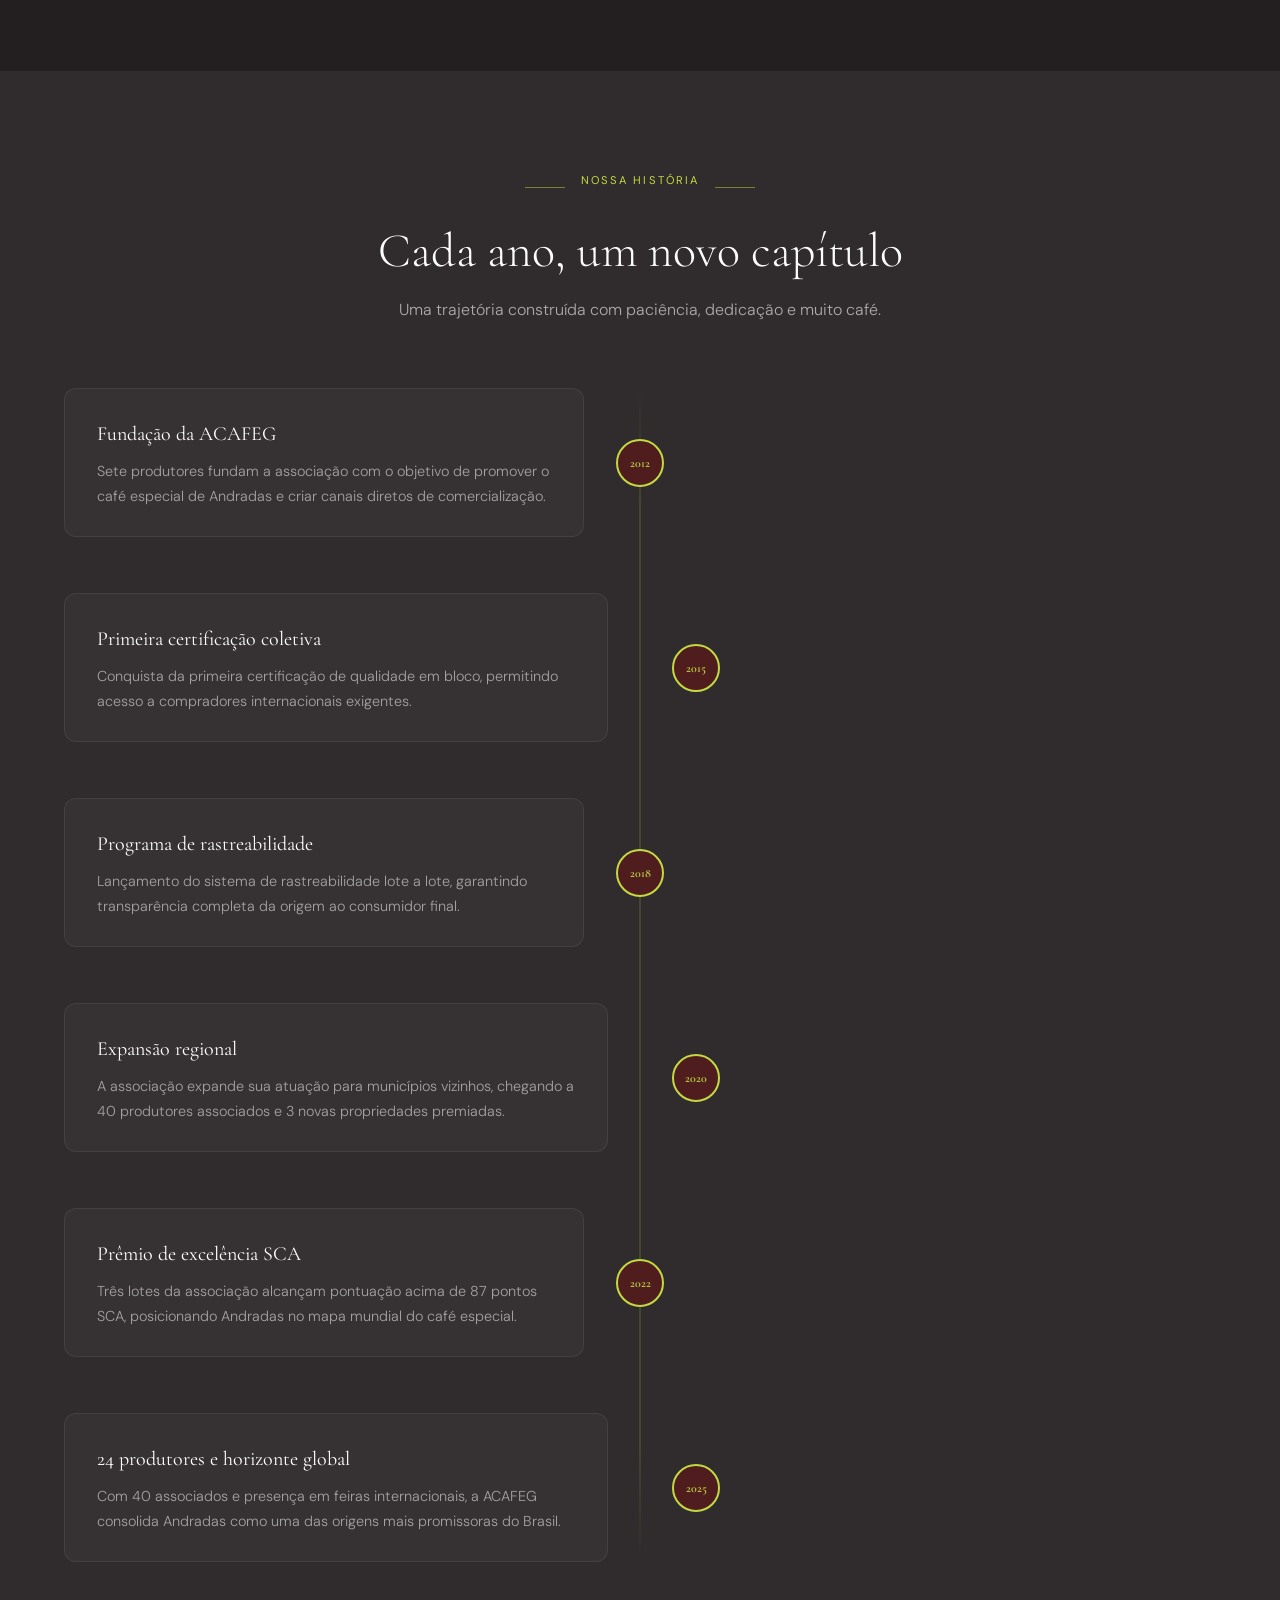
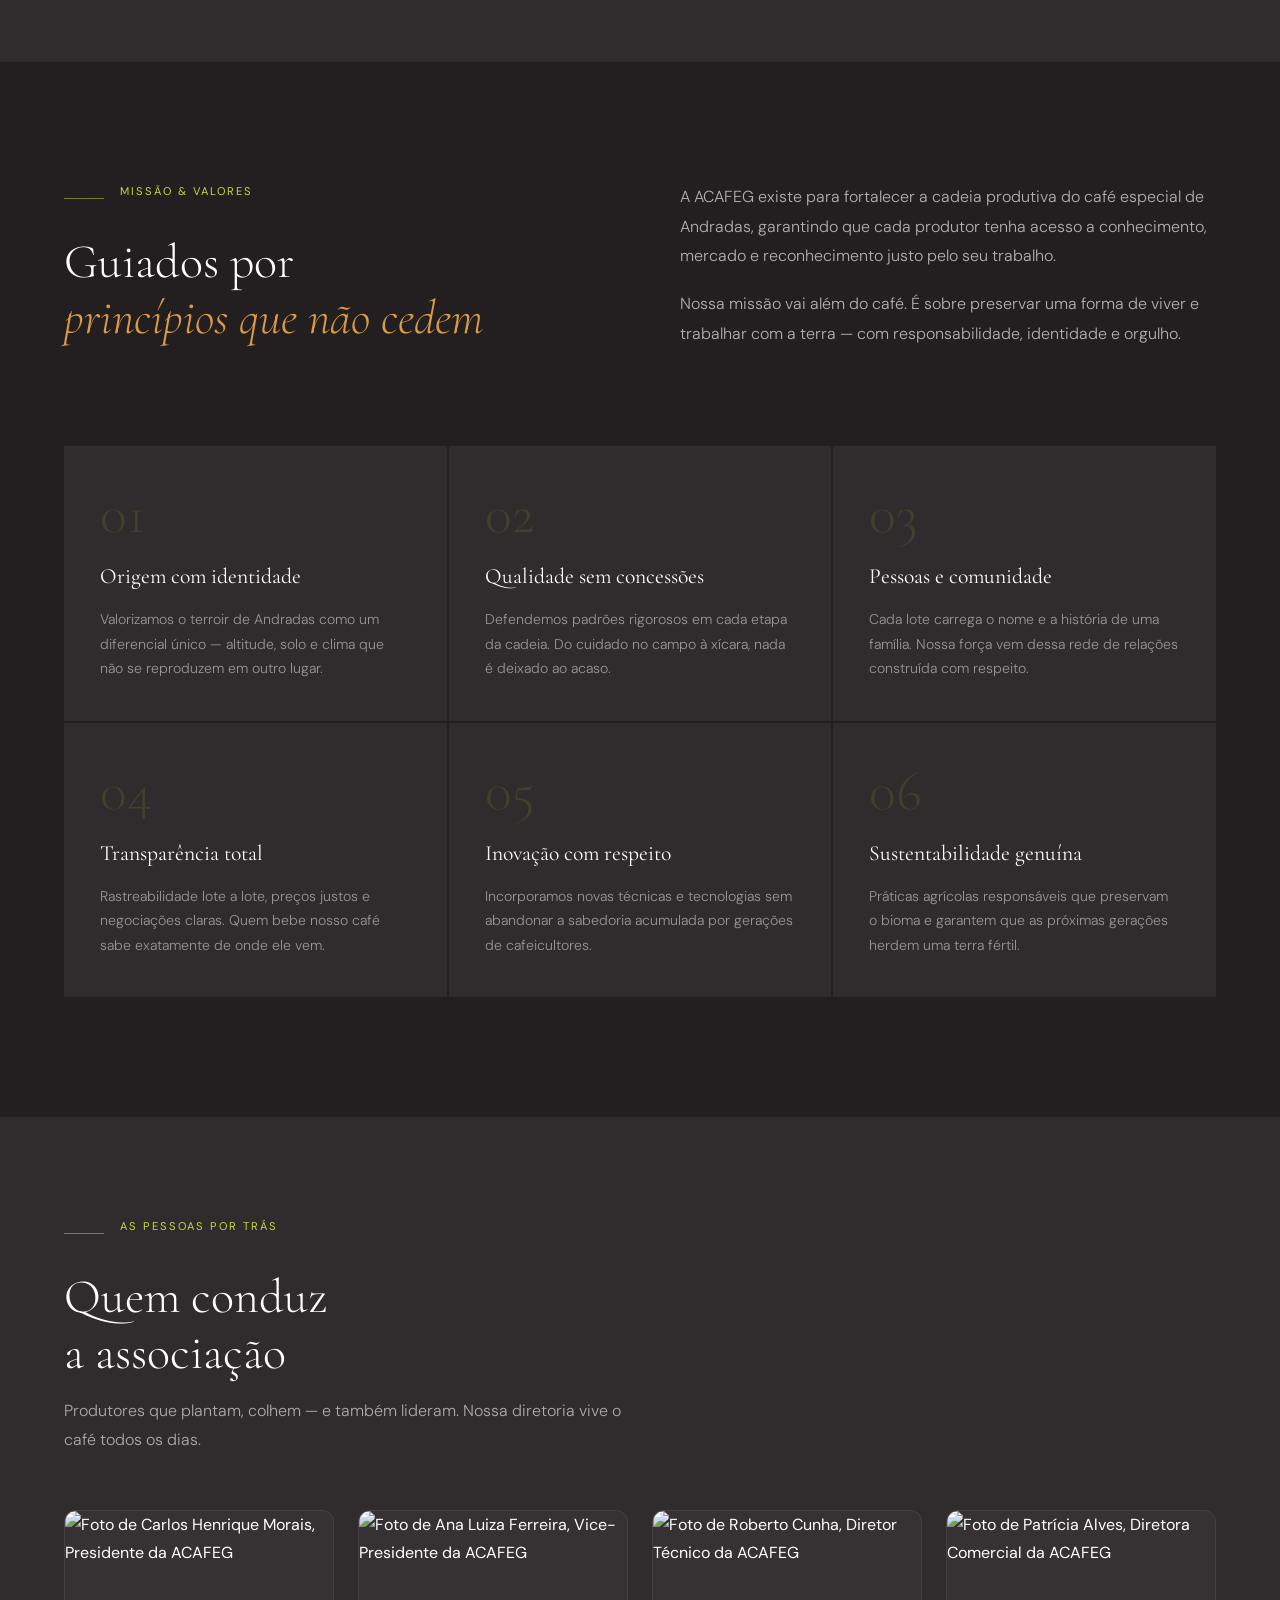
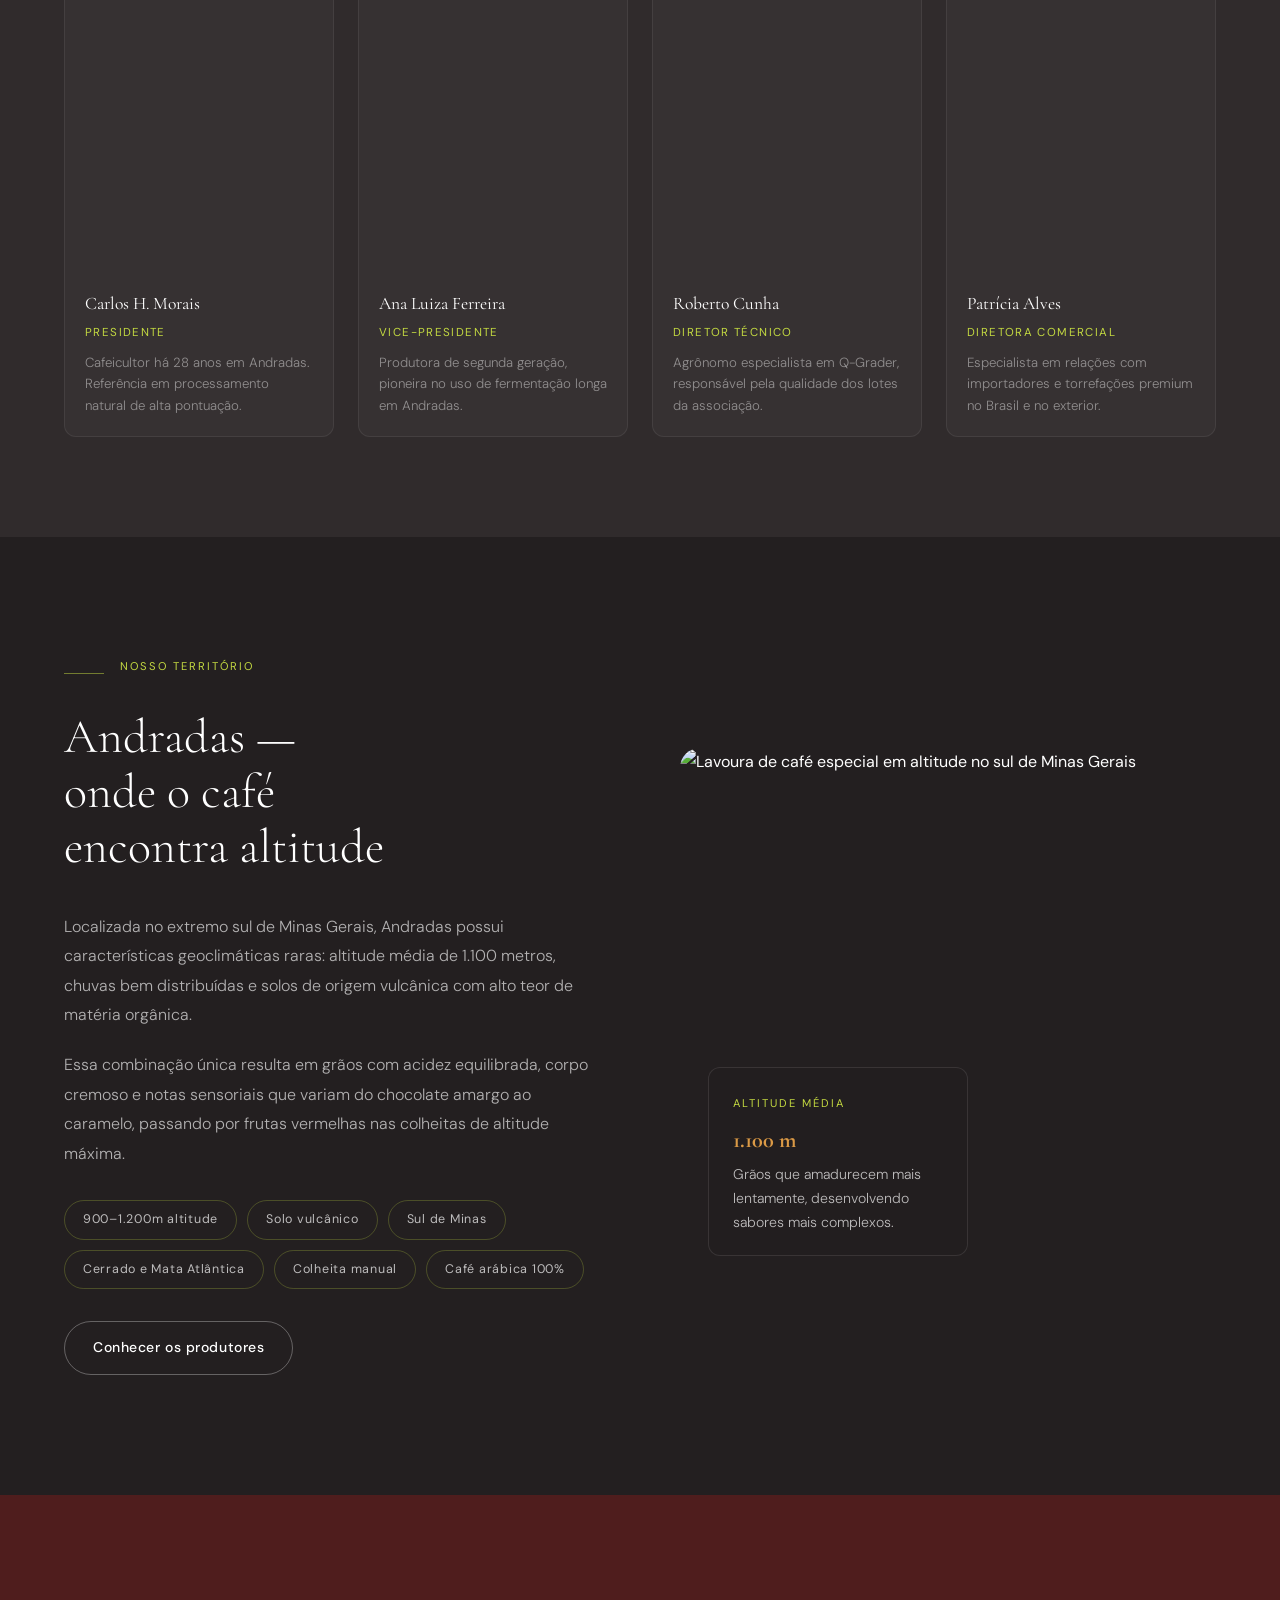
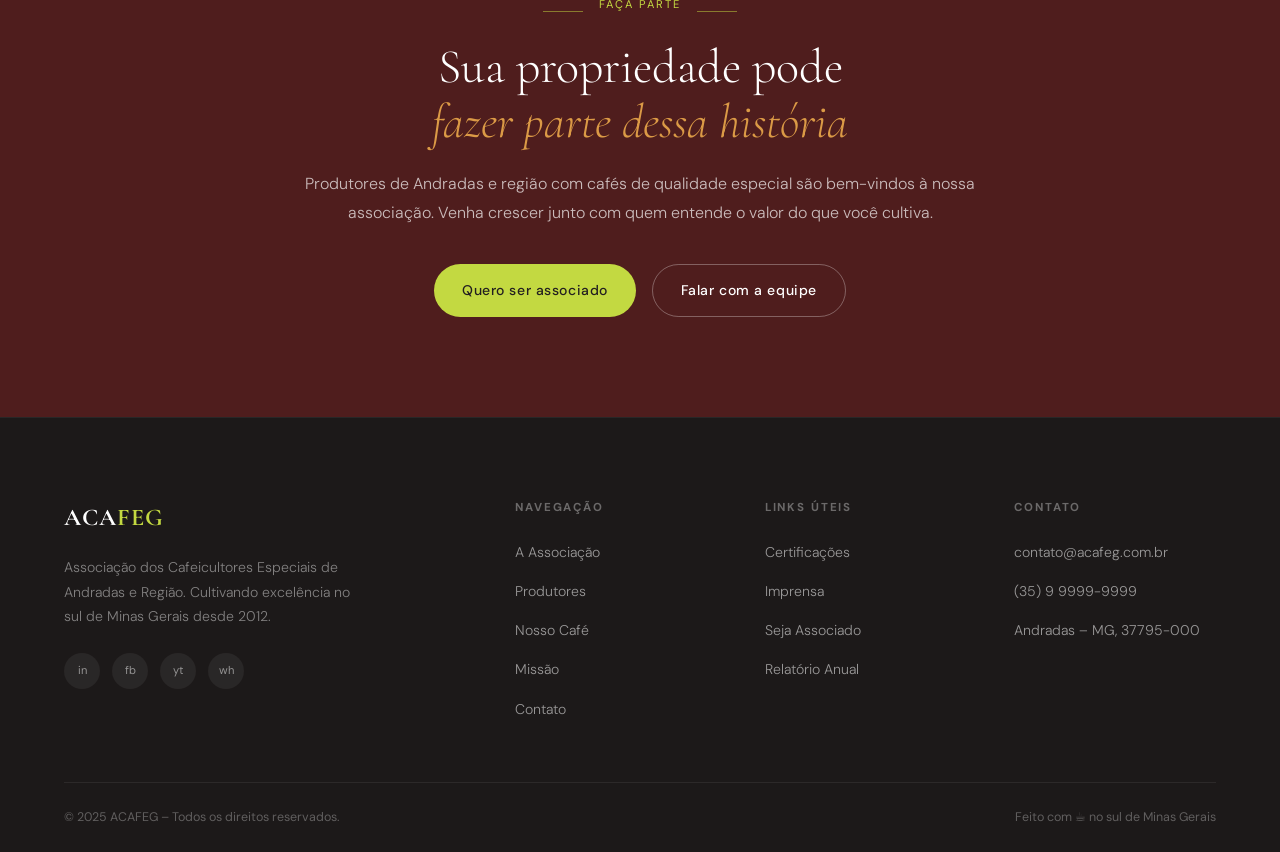
==== commit d271105f: "Links tela Home" ====
--- a/pages/aboutUs.html
+++ b/pages/aboutUs.html
@@ -105,7 +105,7 @@
 
             <div class="origem-stats" role="list">
               <div class="stat-item" role="listitem">
-                <strong>60+</strong>
+                <strong>30+</strong>
                 <span>Produtores Associados</span>
               </div>
               <div class="stat-item" role="listitem">
@@ -201,8 +201,8 @@
               <div class="timeline-dot-circle">2025</div>
             </div>
             <div class="timeline-content">
-              <h3>60 produtores e horizonte global</h3>
-              <p>Com 60 associados e presença em feiras internacionais, a ACAFEG consolida Andradas como uma das origens mais promissoras do Brasil.</p>
+              <h3>24 produtores e horizonte global</h3>
+              <p>Com 40 associados e presença em feiras internacionais, a ACAFEG consolida Andradas como uma das origens mais promissoras do Brasil.</p>
             </div>
           </div>
 
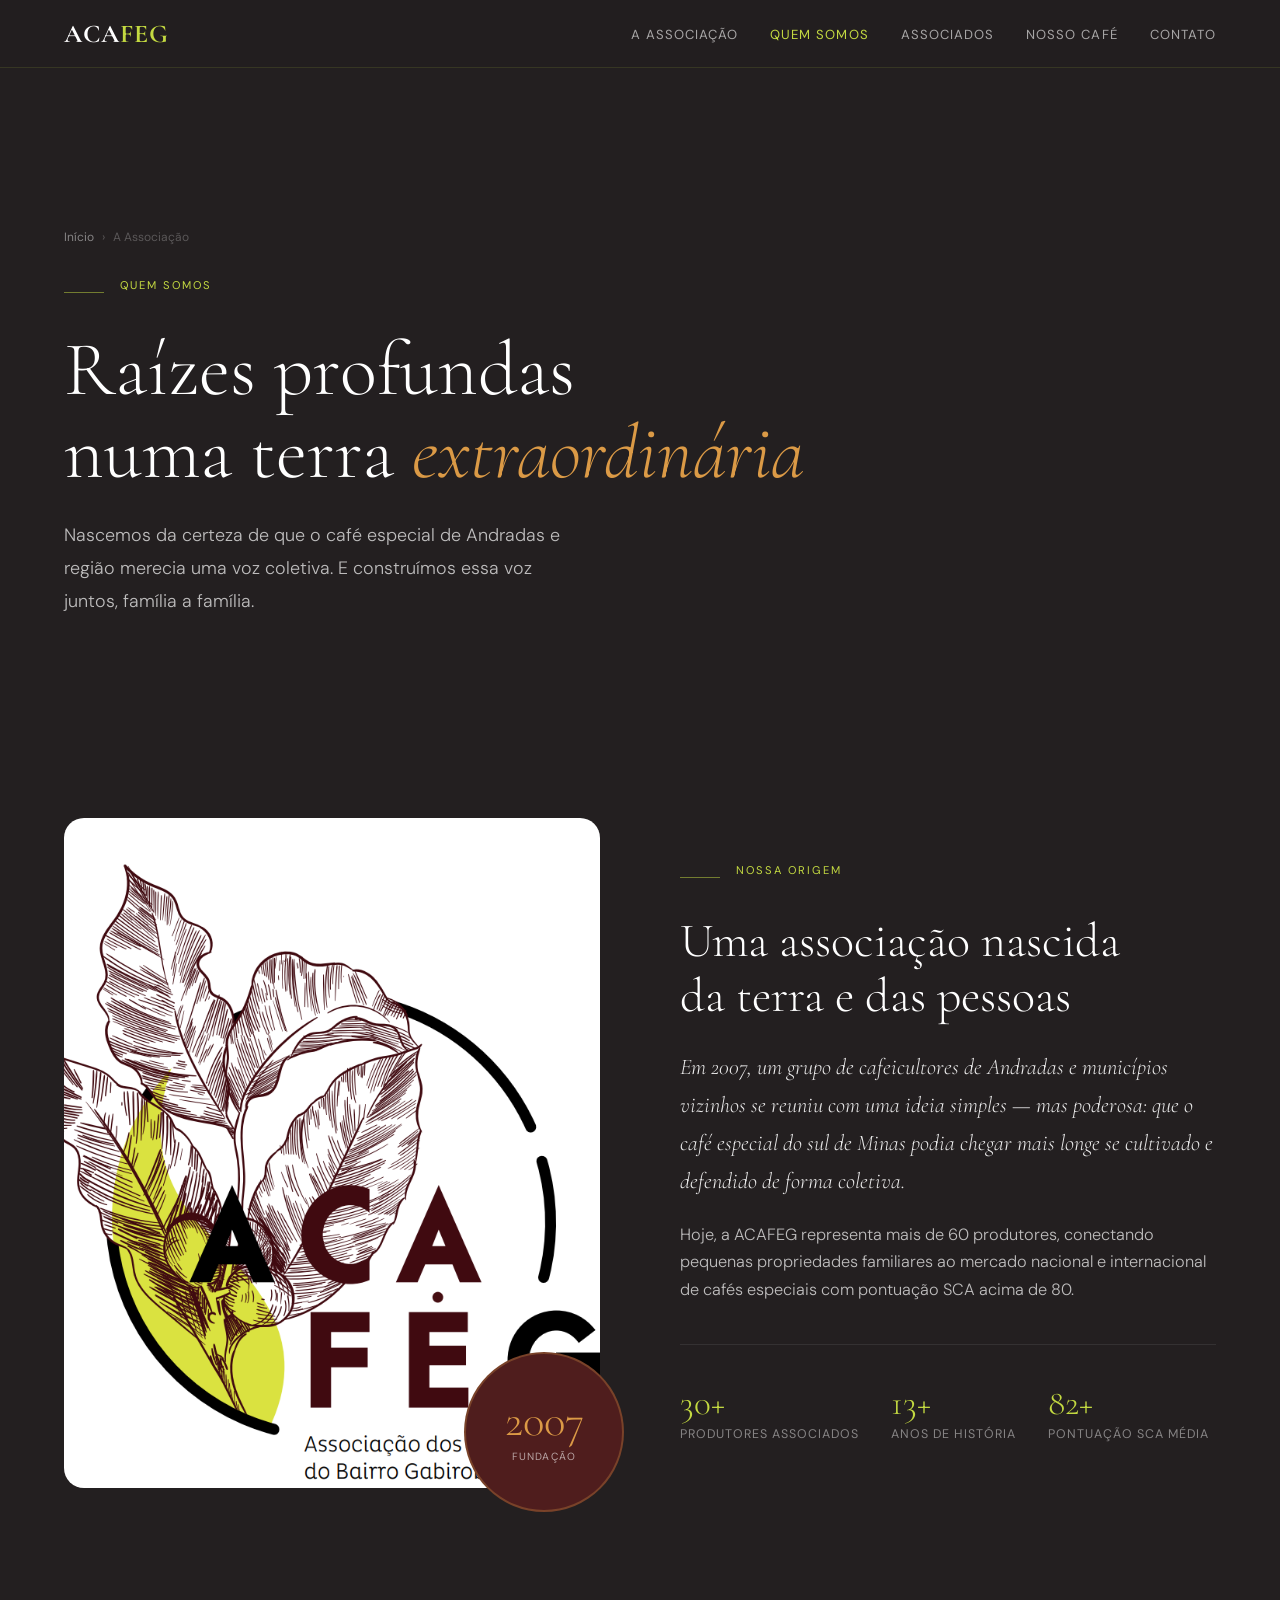
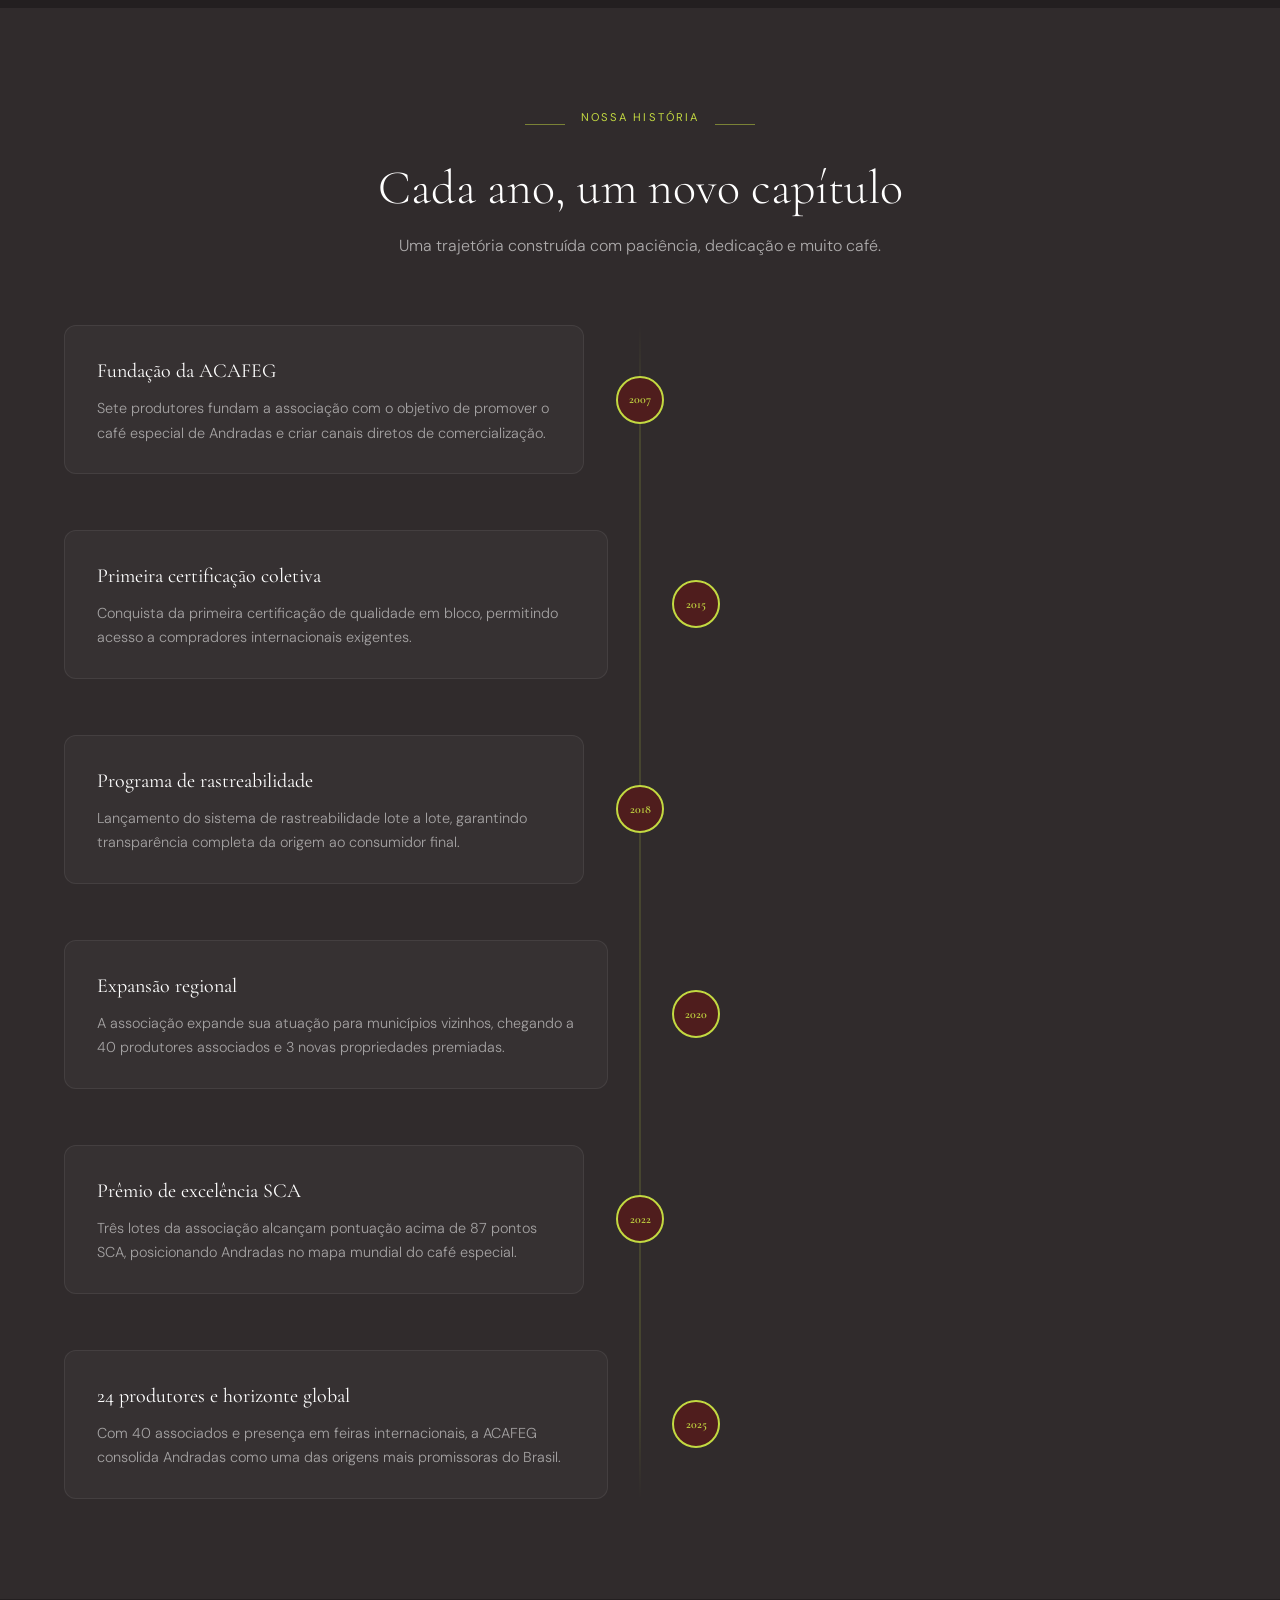
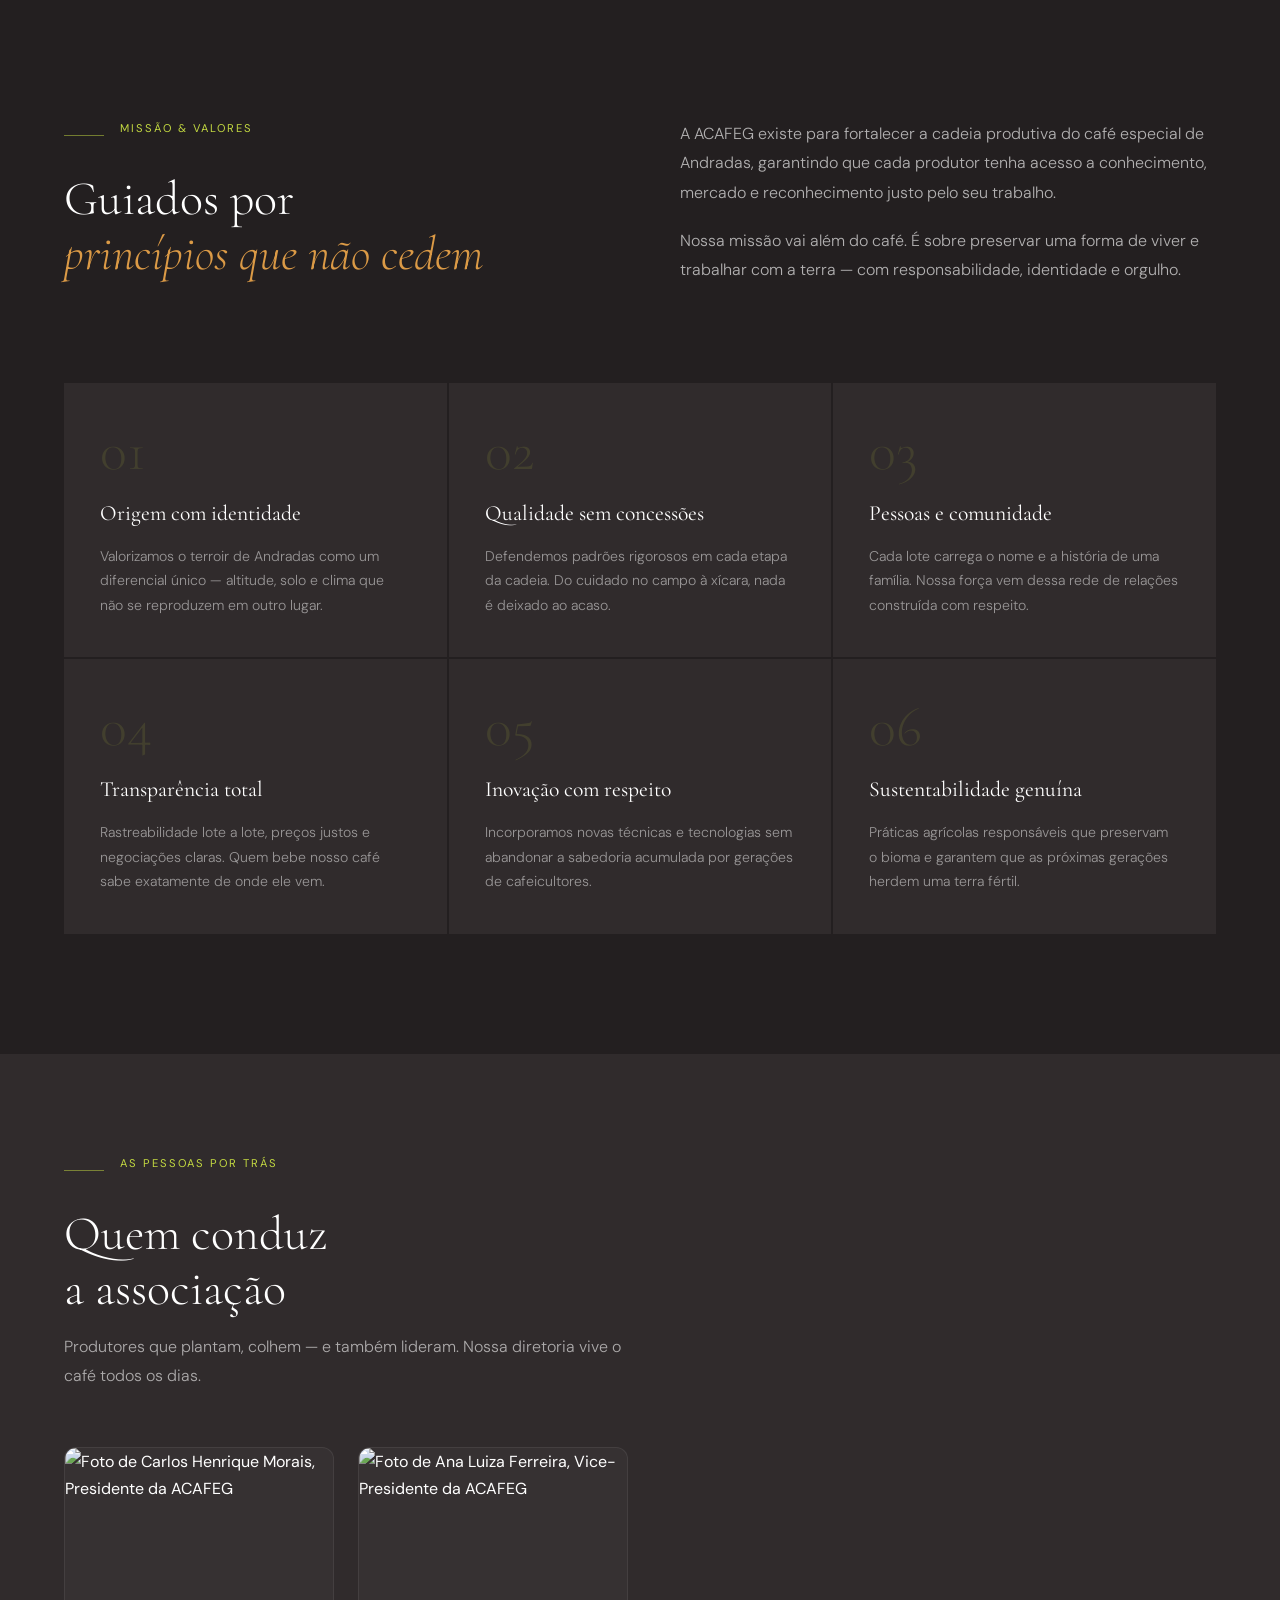
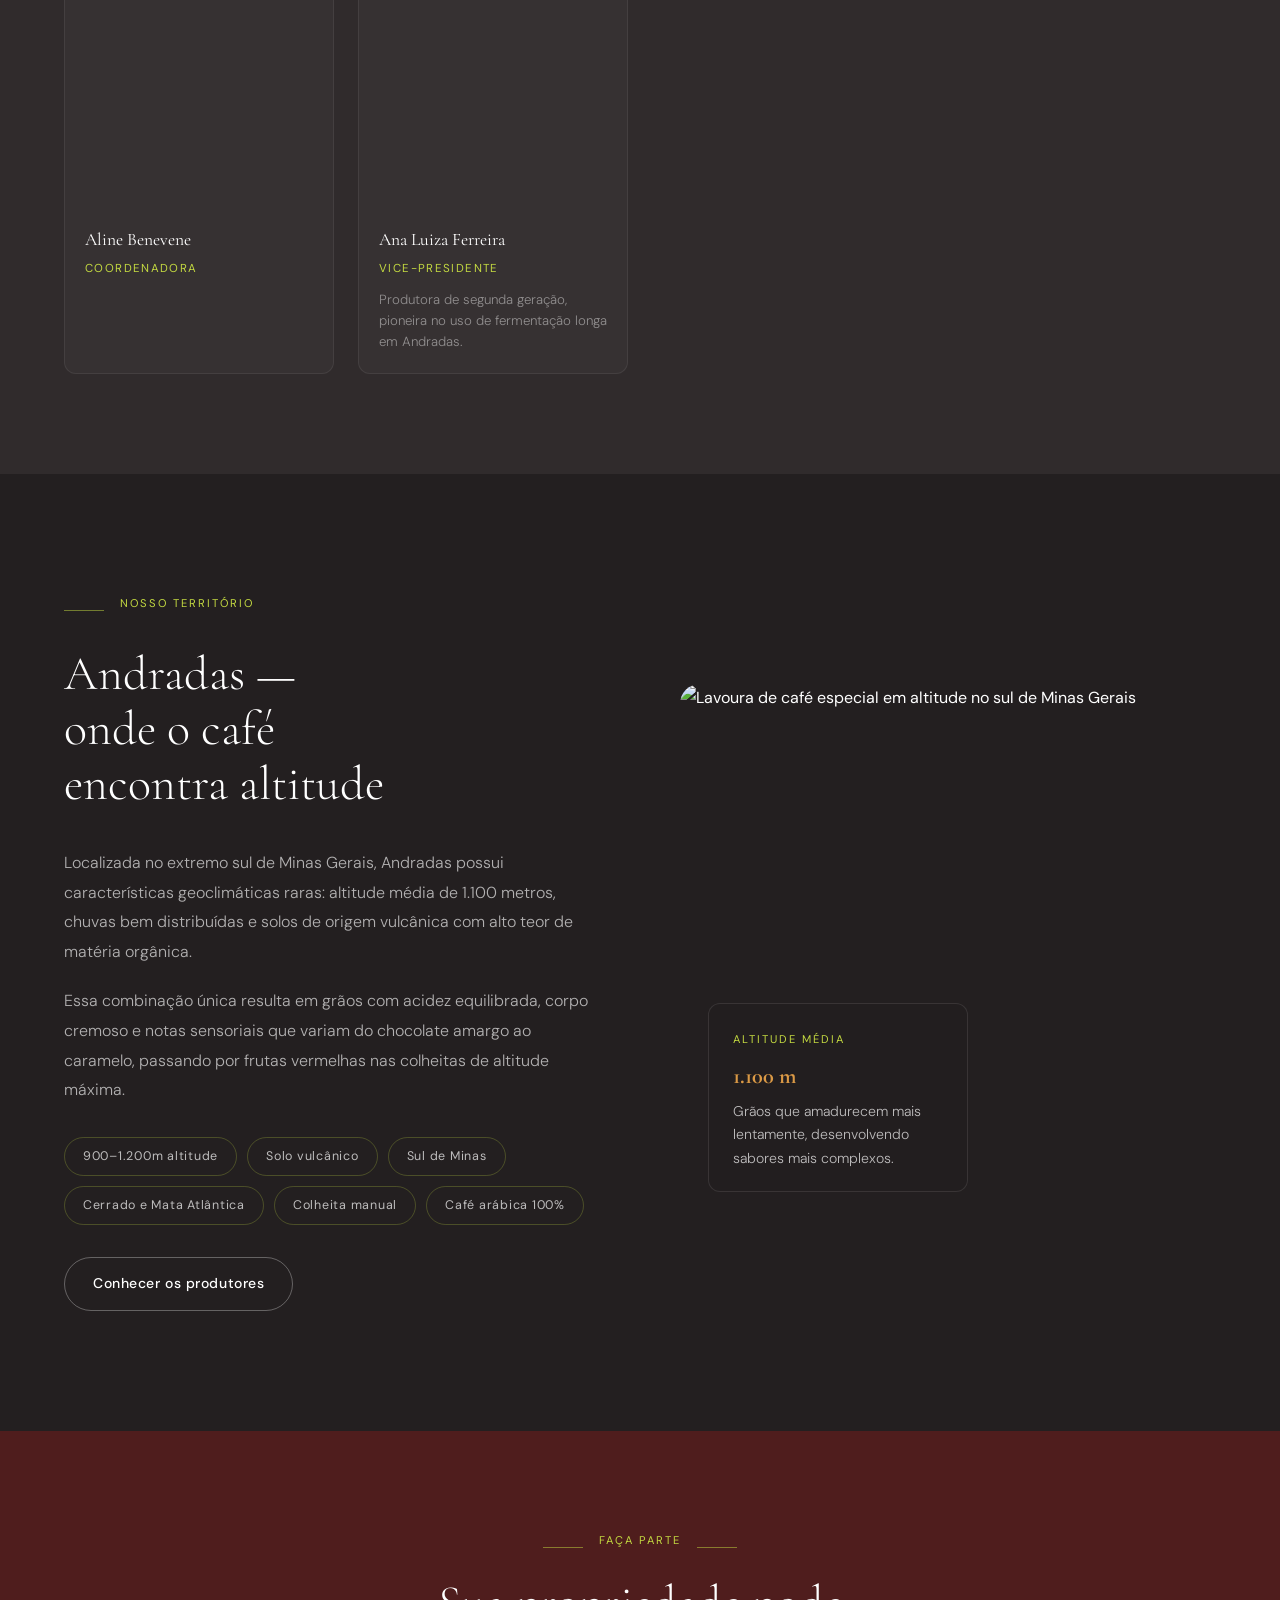
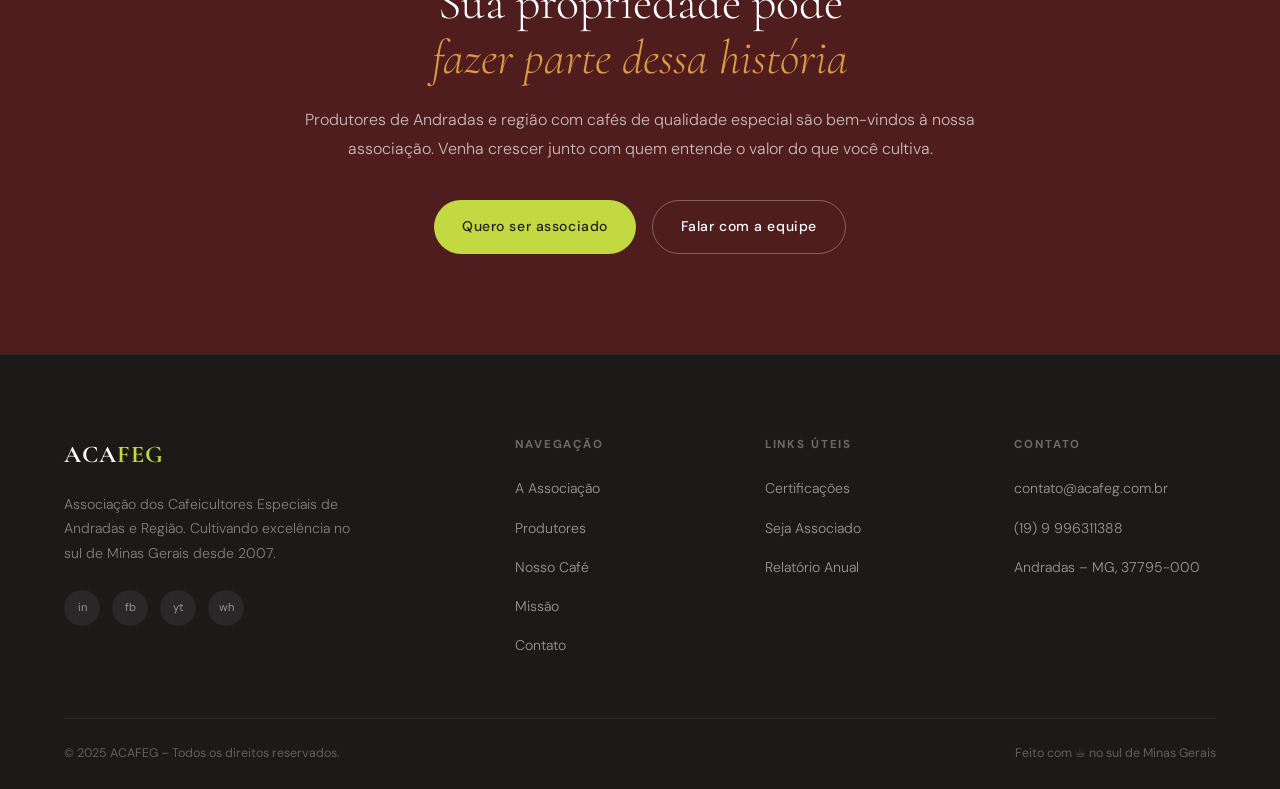
==== commit 556be01b: "Alterações gerais" ====
--- a/pages/aboutUs.html
+++ b/pages/aboutUs.html
@@ -65,12 +65,12 @@
           <div class="origem-visual fade-up">
             <img
               class="origem-img-main"
-              src="https://images.unsplash.com/photo-1501339847302-ac426a4a7cbb?w=900&q=80"
+              src="../img/image.png"
               alt="Produtores de café especial em Andradas, Minas Gerais"
               loading="lazy"
             />
-            <div class="origem-img-badge" aria-label="Fundada em 2012">
-              <strong>2012</strong>
+            <div class="origem-img-badge" aria-label="Fundada em 2007">
+              <strong>2007</strong>
               <span>Fundação</span>
             </div>
           </div>
@@ -85,17 +85,10 @@
             </h2>
 
             <p>
-              Em 2012, um grupo de cafeicultores de Andradas e municípios vizinhos
+              Em 2007, um grupo de cafeicultores de Andradas e municípios vizinhos
               se reuniu com uma ideia simples — mas poderosa: que o café especial do sul de Minas
               podia chegar mais longe se cultivado e defendido de forma coletiva.
             </p>
-
-            <div class="quote-block">
-              <blockquote>
-                "Não éramos concorrentes. Éramos vizinhos com o mesmo sonho."
-              </blockquote>
-              <cite>José Antônio Ribeiro – Fundador e produtor associado</cite>
-            </div>
 
             <p>
               Hoje, a ACAFEG representa mais de 60 produtores, conectando pequenas
@@ -145,8 +138,8 @@
               <h3>Fundação da ACAFEG</h3>
               <p>Sete produtores fundam a associação com o objetivo de promover o café especial de Andradas e criar canais diretos de comercialização.</p>
             </div>
-            <div class="timeline-dot" aria-label="2012">
-              <div class="timeline-dot-circle">2012</div>
+            <div class="timeline-dot" aria-label="2007">
+              <div class="timeline-dot-circle">2007</div>
             </div>
             <div class="timeline-empty"></div>
           </div>
@@ -299,21 +292,21 @@
           <article class="diretor-card fade-up">
             <img
               class="diretor-foto"
-              src="https://images.unsplash.com/photo-1507003211169-0a1dd7228f2d?w=400&q=75"
+              src="#"
               alt="Foto de Carlos Henrique Morais, Presidente da ACAFEG"
               loading="lazy"
             />
             <div class="diretor-info">
-              <h3>Carlos H. Morais</h3>
-              <span class="diretor-cargo">Presidente</span>
-              <p>Cafeicultor há 28 anos em Andradas. Referência em processamento natural de alta pontuação.</p>
+              <h3>Aline Benevene</h3>
+              <span class="diretor-cargo">Coordenadora</span>
+              <!-- <p>Cafeicultor há 28 anos em Andradas. Referência em processamento natural de alta pontuação.</p> -->
             </div>
           </article>
 
           <article class="diretor-card fade-up fade-up-delay-1">
             <img
               class="diretor-foto"
-              src="https://images.unsplash.com/photo-1494790108377-be9c29b29330?w=400&q=75"
+              src="#"
               alt="Foto de Ana Luiza Ferreira, Vice-Presidente da ACAFEG"
               loading="lazy"
             />
@@ -323,35 +316,6 @@
               <p>Produtora de segunda geração, pioneira no uso de fermentação longa em Andradas.</p>
             </div>
           </article>
-
-          <article class="diretor-card fade-up fade-up-delay-2">
-            <img
-              class="diretor-foto"
-              src="https://images.unsplash.com/photo-1472099645785-5658abf4ff4e?w=400&q=75"
-              alt="Foto de Roberto Cunha, Diretor Técnico da ACAFEG"
-              loading="lazy"
-            />
-            <div class="diretor-info">
-              <h3>Roberto Cunha</h3>
-              <span class="diretor-cargo">Diretor Técnico</span>
-              <p>Agrônomo especialista em Q-Grader, responsável pela qualidade dos lotes da associação.</p>
-            </div>
-          </article>
-
-          <article class="diretor-card fade-up fade-up-delay-3">
-            <img
-              class="diretor-foto"
-              src="https://images.unsplash.com/photo-1580489944761-15a19d654956?w=400&q=75"
-              alt="Foto de Patrícia Alves, Diretora Comercial da ACAFEG"
-              loading="lazy"
-            />
-            <div class="diretor-info">
-              <h3>Patrícia Alves</h3>
-              <span class="diretor-cargo">Diretora Comercial</span>
-              <p>Especialista em relações com importadores e torrefações premium no Brasil e no exterior.</p>
-            </div>
-          </article>
-
         </div>
       </div>
     </section>
@@ -393,7 +357,7 @@
               <span class="territorio-tag" role="listitem">Café arábica 100%</span>
             </div>
 
-            <a href="#produtores" class="btn btn-outline">Conhecer os produtores</a>
+            <a href="associates.html" class="btn btn-outline">Conhecer os produtores</a>
           </div>
 
           <div class="territorio-visual fade-up fade-up-delay-2">
@@ -431,8 +395,8 @@
           entende o valor do que você cultiva.
         </p>
         <div class="cta-actions">
-          <a href="#contato" class="btn btn-primary">Quero ser associado</a>
-          <a href="#contato" class="btn btn-outline">Falar com a equipe</a>
+          <a target="_blank" href="https://wa.me/5519999631138?text=Ol%C3%A1%2C%20gostaria%20de%20me%20tornar%20um%20associado%20da%20ACAFEG" class="btn btn-primary">Quero ser associado</a>
+          <a target="_blank" href="https://wa.me/5519999631138" class="btn btn-outline">Falar com a equipe</a>
         </div>
       </div>
     </section>
@@ -446,10 +410,11 @@
 
         <div class="footer-brand">
           <div class="navbar-logo">ACA<span>FEG</span></div>
-          <p>Associação dos Cafeicultores Especiais de Andradas e Região. Cultivando excelência no sul de Minas Gerais desde 2012.</p>
+          <p>Associação dos Cafeicultores Especiais de Andradas e Região. Cultivando excelência no sul de Minas Gerais
+            desde 2007.</p>
           <div class="footer-social">
-            <a href="#" aria-label="Instagram">in</a>
-            <a href="#" aria-label="Facebook">fb</a>
+            <a href="https://www.instagram.com/acafeg.andradas/" aria-label="Instagram">in</a>
+            <a href="https://www.facebook.com/acafeg.fairtradecoffee/" aria-label="Facebook">fb</a>
             <a href="#" aria-label="YouTube">yt</a>
             <a href="#" aria-label="WhatsApp">wh</a>
           </div>
@@ -458,11 +423,11 @@
         <div class="footer-col">
           <h4>Navegação</h4>
           <ul>
-            <li><a href="quem-somos.html">A Associação</a></li>
-            <li><a href="#produtores">Produtores</a></li>
-            <li><a href="#sensorial">Nosso Café</a></li>
+            <li><a href="pages/aboutUs.html">A Associação</a></li>
+            <li><a href="pages/associates.html">Produtores</a></li>
+            <li><a href="pages/store.html">Nosso Café</a></li>
             <li><a href="#institucional">Missão</a></li>
-            <li><a href="#contato">Contato</a></li>
+            <li><a href="pages/contact.html">Contato</a></li>
           </ul>
         </div>
 
@@ -470,8 +435,7 @@
           <h4>Links Úteis</h4>
           <ul>
             <li><a href="#">Certificações</a></li>
-            <li><a href="#">Imprensa</a></li>
-            <li><a href="#">Seja Associado</a></li>
+            <li><a href="https://wa.me/5519999631138?text=Ol%C3%A1%2C%20gostaria%20de%20me%20tornar%20um%20associado%20da%20ACAFEG">Seja Associado</a></li>
             <li><a href="#">Relatório Anual</a></li>
           </ul>
         </div>
@@ -480,7 +444,7 @@
           <h4>Contato</h4>
           <ul>
             <li><a href="mailto:contato@acafeg.com.br">contato@acafeg.com.br</a></li>
-            <li><a href="tel:+5535999999999">(35) 9 9999-9999</a></li>
+            <li><a href="tel:+5519999631138">(19) 9 996311388</a></li>
             <li><a href="#">Andradas – MG, 37795-000</a></li>
           </ul>
         </div>
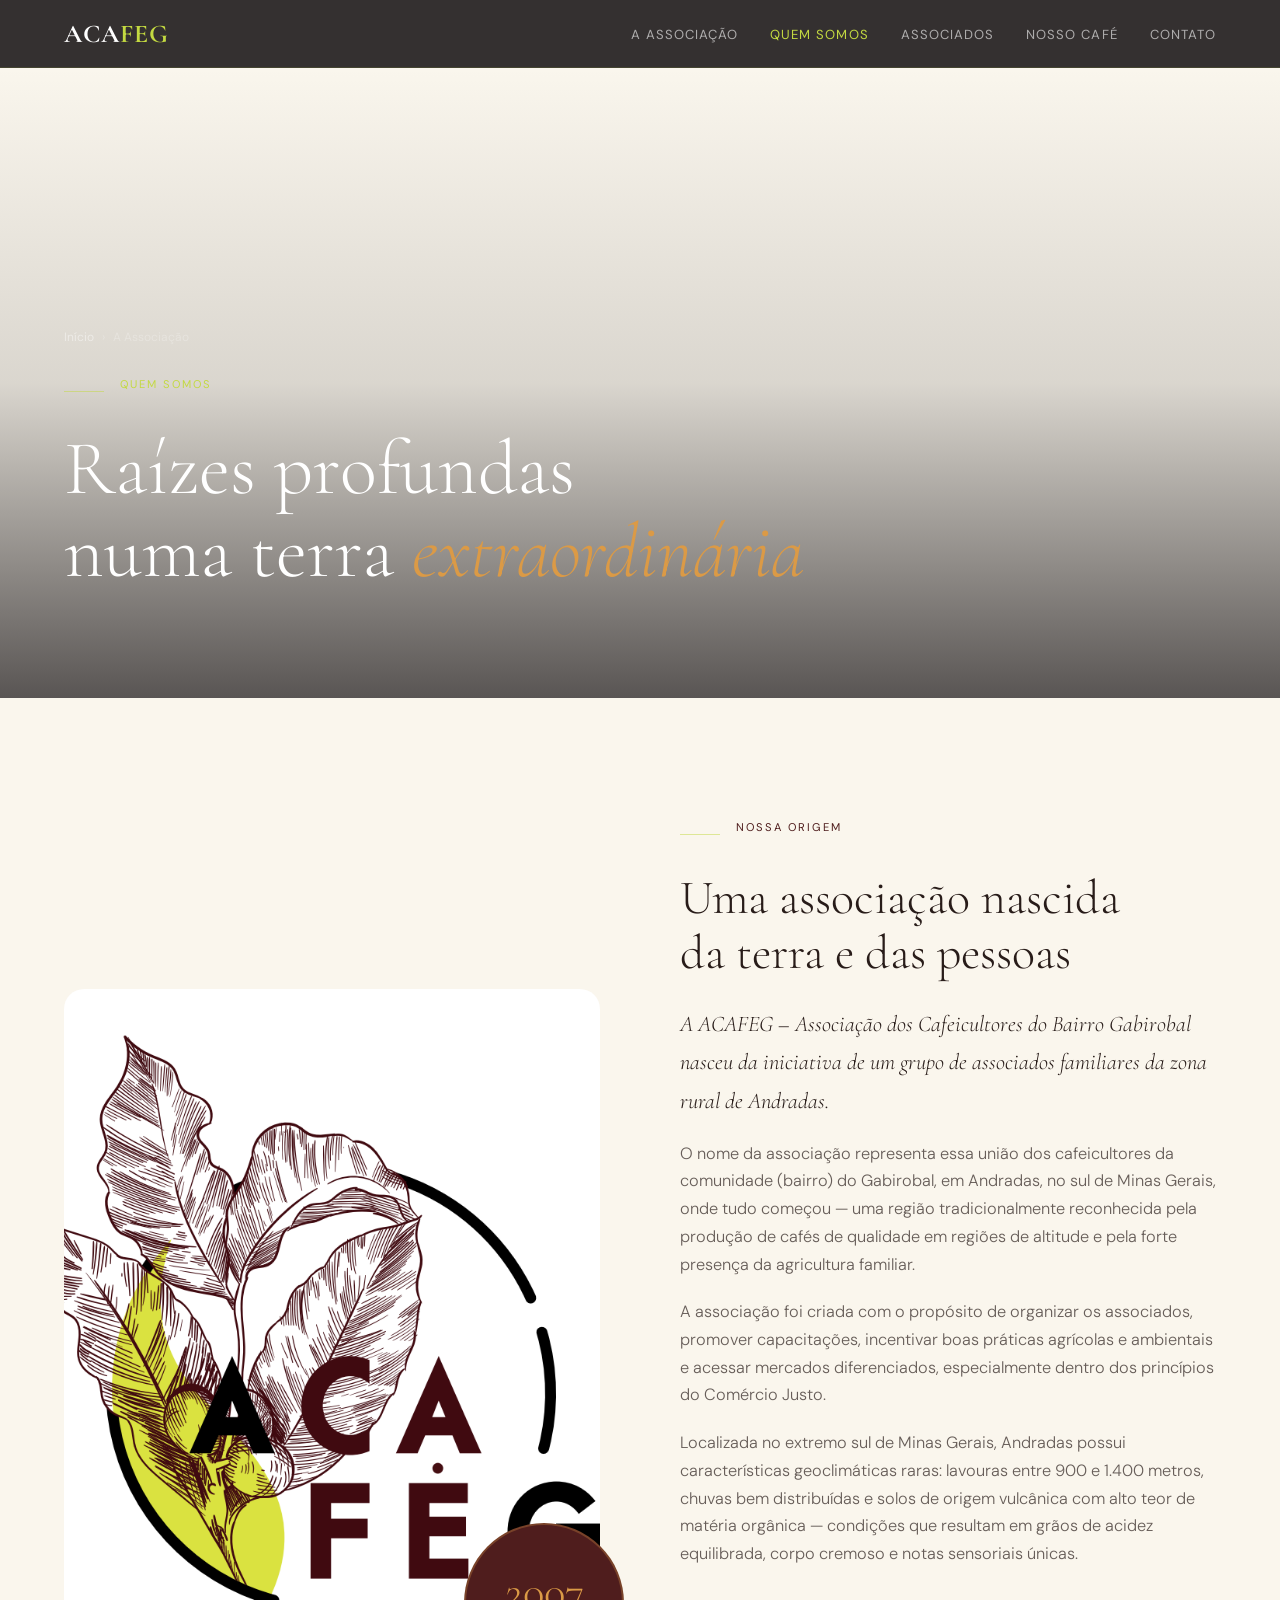
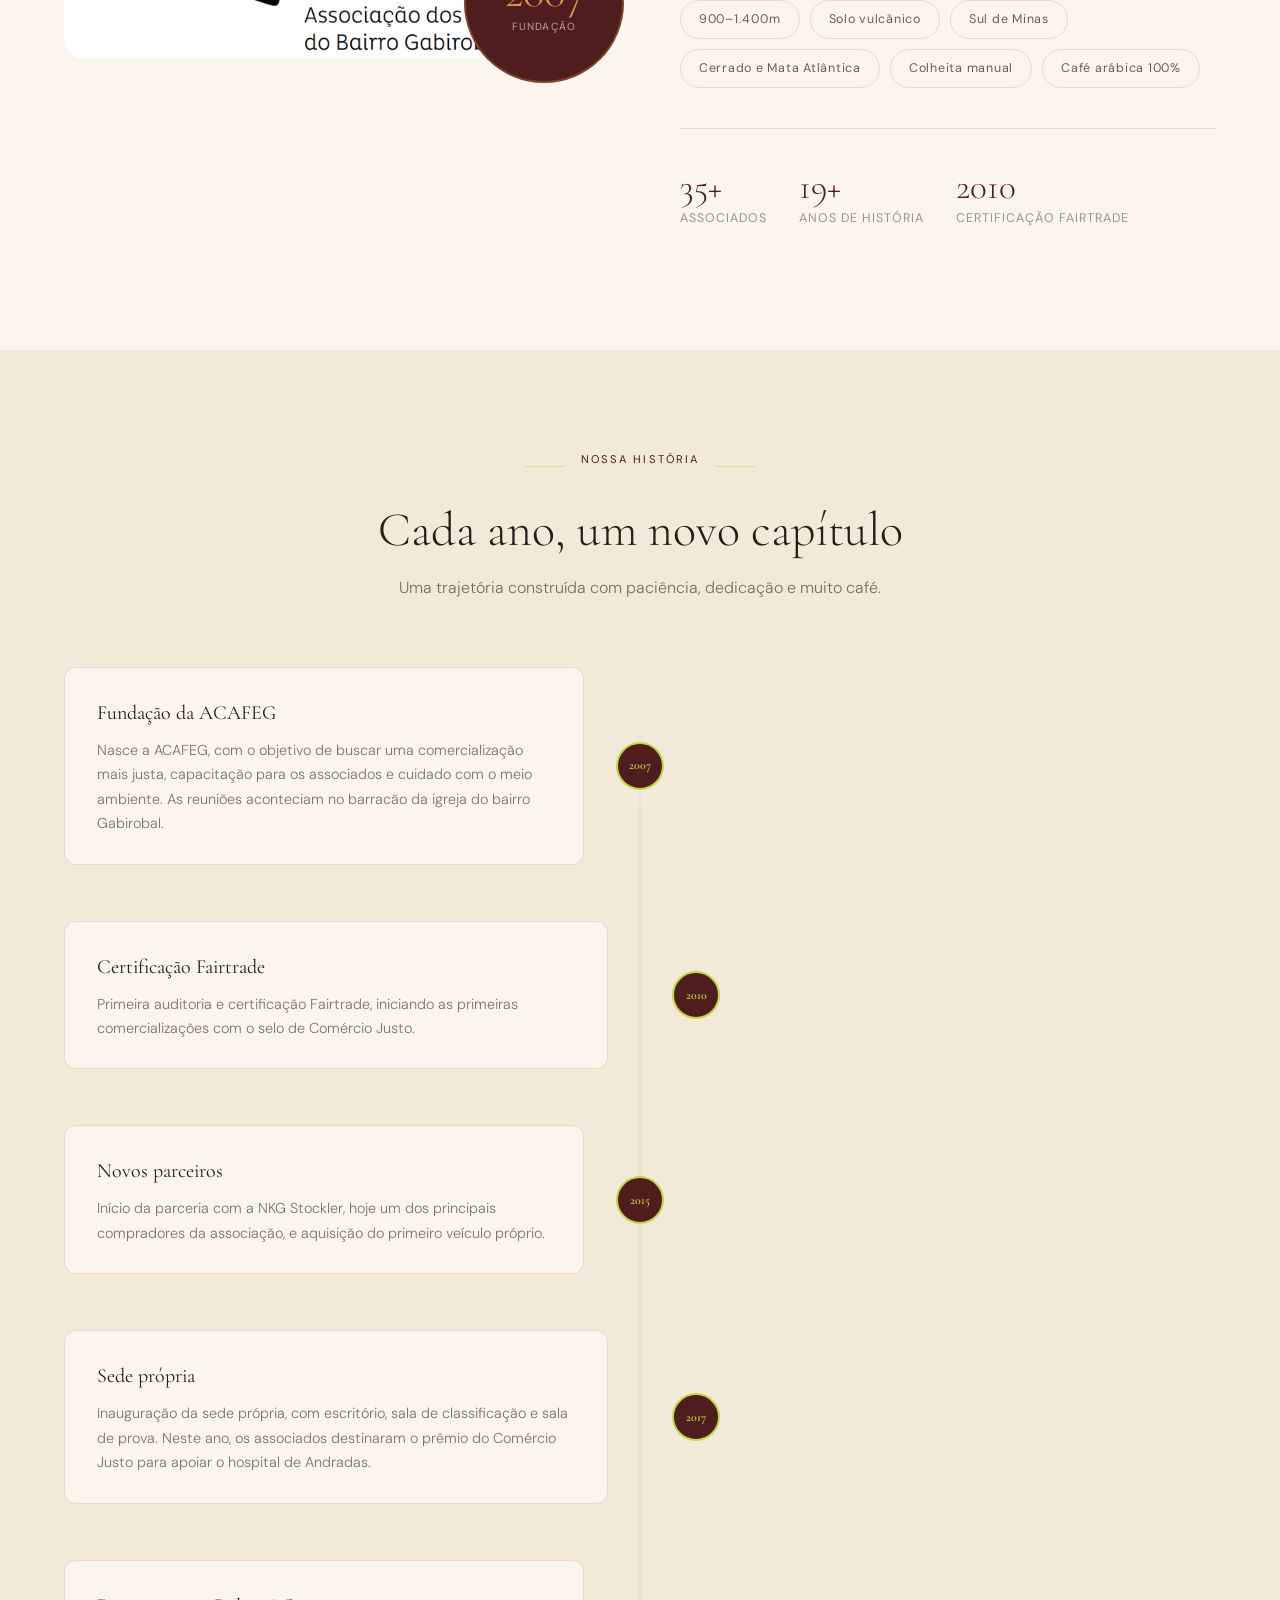
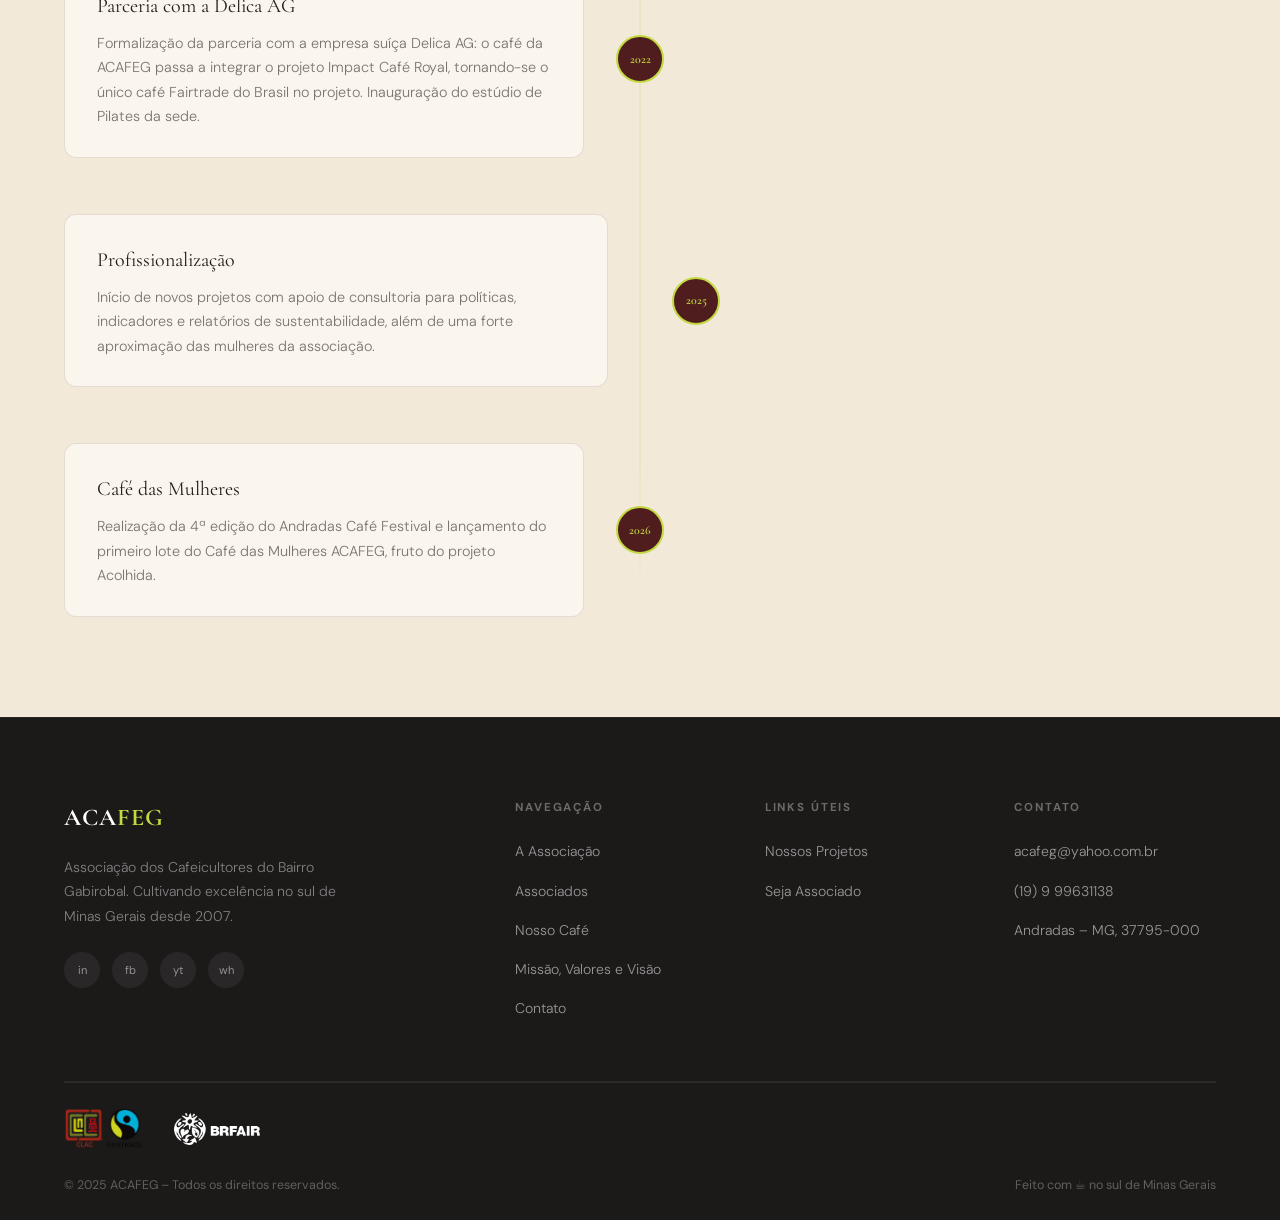
==== commit 486fa765: "Alteraçoes de cores e imagens" ====
--- a/pages/aboutUs.html
+++ b/pages/aboutUs.html
@@ -5,6 +5,12 @@
   <meta name="viewport" content="width=device-width, initial-scale=1.0" />
   <meta name="description" content="Conheça a ACAFEG – Associação dos Cafeicultores Especiais de Andradas e Região. Nossa história, missão, valores e as pessoas por trás do café especial do sul de Minas Gerais." />
   <title>Quem Somos | ACAFEG – Cafés Especiais do Sul de Minas</title>
+
+  <!-- Favicon -->
+  <link rel="icon" href="../img/favicon/favicon.ico" sizes="any">
+  <link rel="icon" type="image/png" sizes="32x32" href="../img/favicon/favicon-32x32.png">
+  <link rel="icon" type="image/png" sizes="16x16" href="../img/favicon/favicon-16x16.png">
+  <link rel="apple-touch-icon" href="../img/favicon/apple-touch-icon.png">
 
   <!-- Fonts -->
   <link rel="preconnect" href="https://fonts.googleapis.com" />
@@ -50,10 +56,6 @@
           Raízes profundas<br>
           numa terra <em>extraordinária</em>
         </h1>
-        <p class="lead">
-          Nascemos da certeza de que o café especial de Andradas e região
-          merecia uma voz coletiva. E construímos essa voz juntos, família a família.
-        </p>
       </div>
     </section>
 
@@ -85,29 +87,51 @@
             </h2>
 
             <p>
-              Em 2007, um grupo de cafeicultores de Andradas e municípios vizinhos
-              se reuniu com uma ideia simples — mas poderosa: que o café especial do sul de Minas
-              podia chegar mais longe se cultivado e defendido de forma coletiva.
+              A ACAFEG – Associação dos Cafeicultores do Bairro Gabirobal nasceu da iniciativa de um
+              grupo de associados familiares da zona rural de Andradas.
             </p>
 
             <p>
-              Hoje, a ACAFEG representa mais de 60 produtores, conectando pequenas
-              propriedades familiares ao mercado nacional e internacional de cafés
-              especiais com pontuação SCA acima de 80.
+              O nome da associação representa essa união dos cafeicultores da comunidade (bairro) do
+              Gabirobal, em Andradas, no sul de Minas Gerais, onde tudo começou — uma região
+              tradicionalmente reconhecida pela produção de cafés de qualidade em regiões de altitude
+              e pela forte presença da agricultura familiar.
             </p>
+
+            <p>
+              A associação foi criada com o propósito de organizar os associados, promover
+              capacitações, incentivar boas práticas agrícolas e ambientais e acessar mercados
+              diferenciados, especialmente dentro dos princípios do Comércio Justo.
+            </p>
+
+            <p>
+              Localizada no extremo sul de Minas Gerais, Andradas possui características
+              geoclimáticas raras: lavouras entre 900 e 1.400 metros, chuvas bem distribuídas
+              e solos de origem vulcânica com alto teor de matéria orgânica — condições que
+              resultam em grãos de acidez equilibrada, corpo cremoso e notas sensoriais únicas.
+            </p>
+
+            <div class="territorio-tags" role="list" aria-label="Características do território">
+              <span class="territorio-tag" role="listitem">900–1.400m</span>
+              <span class="territorio-tag" role="listitem">Solo vulcânico</span>
+              <span class="territorio-tag" role="listitem">Sul de Minas</span>
+              <span class="territorio-tag" role="listitem">Cerrado e Mata Atlântica</span>
+              <span class="territorio-tag" role="listitem">Colheita manual</span>
+              <span class="territorio-tag" role="listitem">Café arábica 100%</span>
+            </div>
 
             <div class="origem-stats" role="list">
               <div class="stat-item" role="listitem">
-                <strong>30+</strong>
-                <span>Produtores Associados</span>
+                <strong>35+</strong>
+                <span>Associados</span>
               </div>
               <div class="stat-item" role="listitem">
-                <strong>13+</strong>
+                <strong>19+</strong>
                 <span>Anos de história</span>
               </div>
               <div class="stat-item" role="listitem">
-                <strong>82+</strong>
-                <span>Pontuação SCA média</span>
+                <strong>2010</strong>
+                <span>Certificação Fairtrade</span>
               </div>
             </div>
           </div>
@@ -136,7 +160,7 @@
           <div class="timeline-item fade-up" role="listitem">
             <div class="timeline-content">
               <h3>Fundação da ACAFEG</h3>
-              <p>Sete produtores fundam a associação com o objetivo de promover o café especial de Andradas e criar canais diretos de comercialização.</p>
+              <p>Nasce a ACAFEG, com o objetivo de buscar uma comercialização mais justa, capacitação para os associados e cuidado com o meio ambiente. As reuniões aconteciam no barracão da igreja do bairro Gabirobal.</p>
             </div>
             <div class="timeline-dot" aria-label="2007">
               <div class="timeline-dot-circle">2007</div>
@@ -146,41 +170,41 @@
 
           <div class="timeline-item fade-up" role="listitem">
             <div class="timeline-empty"></div>
+            <div class="timeline-dot" aria-label="2010">
+              <div class="timeline-dot-circle">2010</div>
+            </div>
+            <div class="timeline-content">
+              <h3>Certificação Fairtrade</h3>
+              <p>Primeira auditoria e certificação Fairtrade, iniciando as primeiras comercializações com o selo de Comércio Justo.</p>
+            </div>
+          </div>
+
+          <div class="timeline-item fade-up" role="listitem">
+            <div class="timeline-content">
+              <h3>Novos parceiros</h3>
+              <p>Início da parceria com a NKG Stockler, hoje um dos principais compradores da associação, e aquisição do primeiro veículo próprio.</p>
+            </div>
             <div class="timeline-dot" aria-label="2015">
               <div class="timeline-dot-circle">2015</div>
             </div>
-            <div class="timeline-content">
-              <h3>Primeira certificação coletiva</h3>
-              <p>Conquista da primeira certificação de qualidade em bloco, permitindo acesso a compradores internacionais exigentes.</p>
-            </div>
-          </div>
-
-          <div class="timeline-item fade-up" role="listitem">
-            <div class="timeline-content">
-              <h3>Programa de rastreabilidade</h3>
-              <p>Lançamento do sistema de rastreabilidade lote a lote, garantindo transparência completa da origem ao consumidor final.</p>
-            </div>
-            <div class="timeline-dot" aria-label="2018">
-              <div class="timeline-dot-circle">2018</div>
-            </div>
-            <div class="timeline-empty"></div>
-          </div>
-
-          <div class="timeline-item fade-up" role="listitem">
-            <div class="timeline-empty"></div>
-            <div class="timeline-dot" aria-label="2020">
-              <div class="timeline-dot-circle">2020</div>
-            </div>
-            <div class="timeline-content">
-              <h3>Expansão regional</h3>
-              <p>A associação expande sua atuação para municípios vizinhos, chegando a 40 produtores associados e 3 novas propriedades premiadas.</p>
-            </div>
-          </div>
-
-          <div class="timeline-item fade-up" role="listitem">
-            <div class="timeline-content">
-              <h3>Prêmio de excelência SCA</h3>
-              <p>Três lotes da associação alcançam pontuação acima de 87 pontos SCA, posicionando Andradas no mapa mundial do café especial.</p>
+            <div class="timeline-empty"></div>
+          </div>
+
+          <div class="timeline-item fade-up" role="listitem">
+            <div class="timeline-empty"></div>
+            <div class="timeline-dot" aria-label="2017">
+              <div class="timeline-dot-circle">2017</div>
+            </div>
+            <div class="timeline-content">
+              <h3>Sede própria</h3>
+              <p>Inauguração da sede própria, com escritório, sala de classificação e sala de prova. Neste ano, os associados destinaram o prêmio do Comércio Justo para apoiar o hospital de Andradas.</p>
+            </div>
+          </div>
+
+          <div class="timeline-item fade-up" role="listitem">
+            <div class="timeline-content">
+              <h3>Parceria com a Delica AG</h3>
+              <p>Formalização da parceria com a empresa suíça Delica AG: o café da ACAFEG passa a integrar o projeto Impact Café Royal, tornando-se o único café Fairtrade do Brasil no projeto. Inauguração do estúdio de Pilates da sede.</p>
             </div>
             <div class="timeline-dot" aria-label="2022">
               <div class="timeline-dot-circle">2022</div>
@@ -194,209 +218,22 @@
               <div class="timeline-dot-circle">2025</div>
             </div>
             <div class="timeline-content">
-              <h3>24 produtores e horizonte global</h3>
-              <p>Com 40 associados e presença em feiras internacionais, a ACAFEG consolida Andradas como uma das origens mais promissoras do Brasil.</p>
-            </div>
-          </div>
-
-        </div>
-      </div>
-    </section>
-
-    <!-- ─── Missão & Valores ──────────────────────────────────────── -->
-    <section class="section-valores" aria-label="Missão e valores">
-      <div class="container">
-
-        <div class="valores-intro">
-          <div class="fade-up">
-            <div class="ornament">
-              <div class="ornament-line"></div>
-              <span class="tag">Missão & Valores</span>
-            </div>
-            <h2 class="section-title">
-              Guiados por<br><em>princípios que não cedem</em>
-            </h2>
-          </div>
-          <div class="valores-descricao fade-up fade-up-delay-2">
-            <p>
-              A ACAFEG existe para fortalecer a cadeia produtiva do café especial
-              de Andradas, garantindo que cada produtor tenha acesso a conhecimento,
-              mercado e reconhecimento justo pelo seu trabalho.
-            </p>
-            <p>
-              Nossa missão vai além do café. É sobre preservar uma forma de viver
-              e trabalhar com a terra — com responsabilidade, identidade e orgulho.
-            </p>
-          </div>
-        </div>
-
-        <div class="valores-grid" role="list">
-
-          <div class="valor-card fade-up" role="listitem">
-            <div class="valor-number" aria-hidden="true">01</div>
-            <h3>Origem com identidade</h3>
-            <p>Valorizamos o terroir de Andradas como um diferencial único — altitude, solo e clima que não se reproduzem em outro lugar.</p>
-          </div>
-
-          <div class="valor-card fade-up fade-up-delay-1" role="listitem">
-            <div class="valor-number" aria-hidden="true">02</div>
-            <h3>Qualidade sem concessões</h3>
-            <p>Defendemos padrões rigorosos em cada etapa da cadeia. Do cuidado no campo à xícara, nada é deixado ao acaso.</p>
-          </div>
-
-          <div class="valor-card fade-up fade-up-delay-2" role="listitem">
-            <div class="valor-number" aria-hidden="true">03</div>
-            <h3>Pessoas e comunidade</h3>
-            <p>Cada lote carrega o nome e a história de uma família. Nossa força vem dessa rede de relações construída com respeito.</p>
-          </div>
-
-          <div class="valor-card fade-up fade-up-delay-1" role="listitem">
-            <div class="valor-number" aria-hidden="true">04</div>
-            <h3>Transparência total</h3>
-            <p>Rastreabilidade lote a lote, preços justos e negociações claras. Quem bebe nosso café sabe exatamente de onde ele vem.</p>
-          </div>
-
-          <div class="valor-card fade-up fade-up-delay-2" role="listitem">
-            <div class="valor-number" aria-hidden="true">05</div>
-            <h3>Inovação com respeito</h3>
-            <p>Incorporamos novas técnicas e tecnologias sem abandonar a sabedoria acumulada por gerações de cafeicultores.</p>
-          </div>
-
-          <div class="valor-card fade-up fade-up-delay-3" role="listitem">
-            <div class="valor-number" aria-hidden="true">06</div>
-            <h3>Sustentabilidade genuína</h3>
-            <p>Práticas agrícolas responsáveis que preservam o bioma e garantem que as próximas gerações herdem uma terra fértil.</p>
-          </div>
-
-        </div>
-      </div>
-    </section>
-
-    <!-- ─── Diretoria ─────────────────────────────────────────────── -->
-    <section class="section-diretoria" aria-label="Nossa diretoria">
-      <div class="container">
-        <header class="section-header fade-up">
-          <div class="ornament">
-            <div class="ornament-line"></div>
-            <span class="tag">As pessoas por trás</span>
-          </div>
-          <h2 class="section-title">Quem conduz<br>a associação</h2>
-          <p class="section-subtitle">
-            Produtores que plantam, colhem — e também lideram. Nossa diretoria
-            vive o café todos os dias.
-          </p>
-        </header>
-
-        <div class="diretoria-grid">
-
-          <article class="diretor-card fade-up">
-            <img
-              class="diretor-foto"
-              src="#"
-              alt="Foto de Carlos Henrique Morais, Presidente da ACAFEG"
-              loading="lazy"
-            />
-            <div class="diretor-info">
-              <h3>Aline Benevene</h3>
-              <span class="diretor-cargo">Coordenadora</span>
-              <!-- <p>Cafeicultor há 28 anos em Andradas. Referência em processamento natural de alta pontuação.</p> -->
-            </div>
-          </article>
-
-          <article class="diretor-card fade-up fade-up-delay-1">
-            <img
-              class="diretor-foto"
-              src="#"
-              alt="Foto de Ana Luiza Ferreira, Vice-Presidente da ACAFEG"
-              loading="lazy"
-            />
-            <div class="diretor-info">
-              <h3>Ana Luiza Ferreira</h3>
-              <span class="diretor-cargo">Vice-Presidente</span>
-              <p>Produtora de segunda geração, pioneira no uso de fermentação longa em Andradas.</p>
-            </div>
-          </article>
-        </div>
-      </div>
-    </section>
-
-    <!-- ─── Território ────────────────────────────────────────────── -->
-    <section class="section-territorio" aria-label="Nosso território">
-      <div class="container">
-        <div class="territorio-layout">
-
-          <div class="territorio-content fade-up">
-            <header class="section-header">
-              <div class="ornament">
-                <div class="ornament-line"></div>
-                <span class="tag">Nosso território</span>
-              </div>
-              <h2 class="section-title">
-                Andradas —<br>onde o café<br>encontra altitude
-              </h2>
-            </header>
-
-            <p>
-              Localizada no extremo sul de Minas Gerais, Andradas possui características
-              geoclimáticas raras: altitude média de 1.100 metros, chuvas bem distribuídas
-              e solos de origem vulcânica com alto teor de matéria orgânica.
-            </p>
-
-            <p>
-              Essa combinação única resulta em grãos com acidez equilibrada, corpo cremoso
-              e notas sensoriais que variam do chocolate amargo ao caramelo, passando por
-              frutas vermelhas nas colheitas de altitude máxima.
-            </p>
-
-            <div class="territorio-tags" role="list" aria-label="Características do território">
-              <span class="territorio-tag" role="listitem">900–1.200m altitude</span>
-              <span class="territorio-tag" role="listitem">Solo vulcânico</span>
-              <span class="territorio-tag" role="listitem">Sul de Minas</span>
-              <span class="territorio-tag" role="listitem">Cerrado e Mata Atlântica</span>
-              <span class="territorio-tag" role="listitem">Colheita manual</span>
-              <span class="territorio-tag" role="listitem">Café arábica 100%</span>
-            </div>
-
-            <a href="associates.html" class="btn btn-outline">Conhecer os produtores</a>
-          </div>
-
-          <div class="territorio-visual fade-up fade-up-delay-2">
-            <img
-              class="territorio-img"
-              src="https://images.unsplash.com/photo-1633437805600-2c58bf56663c?q=80&w=1332&auto=format&fit=crop&ixlib=rb-4.1.0&ixid=M3wxMjA3fDB8MHxwaG90by1wYWdlfHx8fGVufDB8fHx8fA%3D%3D"
-              alt="Lavoura de café especial em altitude no sul de Minas Gerais"
-              loading="lazy"
-            />
-            <div class="territorio-overlay-card">
-              <span class="tag">Altitude média</span>
-              <strong>1.100 m</strong>
-              <p>Grãos que amadurecem mais lentamente, desenvolvendo sabores mais complexos.</p>
-            </div>
-          </div>
-
-        </div>
-      </div>
-    </section>
-
-    <!-- ─── CTA ───────────────────────────────────────────────────── -->
-    <section class="section-cta" aria-label="Faça parte da ACAFEG">
-      <div class="cta-content container fade-up">
-        <div class="ornament" style="justify-content:center; margin-bottom:12px">
-          <div class="ornament-line"></div>
-          <span class="tag">Faça parte</span>
-          <div class="ornament-line"></div>
-        </div>
-        <h2 class="section-title">
-          Sua propriedade pode<br><em>fazer parte dessa história</em>
-        </h2>
-        <p>
-          Produtores de Andradas e região com cafés de qualidade especial
-          são bem-vindos à nossa associação. Venha crescer junto com quem
-          entende o valor do que você cultiva.
-        </p>
-        <div class="cta-actions">
-          <a target="_blank" href="https://wa.me/5519999631138?text=Ol%C3%A1%2C%20gostaria%20de%20me%20tornar%20um%20associado%20da%20ACAFEG" class="btn btn-primary">Quero ser associado</a>
-          <a target="_blank" href="https://wa.me/5519999631138" class="btn btn-outline">Falar com a equipe</a>
+              <h3>Profissionalização</h3>
+              <p>Início de novos projetos com apoio de consultoria para políticas, indicadores e relatórios de sustentabilidade, além de uma forte aproximação das mulheres da associação.</p>
+            </div>
+          </div>
+
+          <div class="timeline-item fade-up" role="listitem">
+            <div class="timeline-content">
+              <h3>Café das Mulheres</h3>
+              <p>Realização da 4ª edição do Andradas Café Festival e lançamento do primeiro lote do Café das Mulheres ACAFEG, fruto do projeto Acolhida.</p>
+            </div>
+            <div class="timeline-dot" aria-label="2026">
+              <div class="timeline-dot-circle">2026</div>
+            </div>
+            <div class="timeline-empty"></div>
+          </div>
+
         </div>
       </div>
     </section>
@@ -410,7 +247,7 @@
 
         <div class="footer-brand">
           <div class="navbar-logo">ACA<span>FEG</span></div>
-          <p>Associação dos Cafeicultores Especiais de Andradas e Região. Cultivando excelência no sul de Minas Gerais
+          <p>Associação dos Cafeicultores do Bairro Gabirobal. Cultivando excelência no sul de Minas Gerais
             desde 2007.</p>
           <div class="footer-social">
             <a href="https://www.instagram.com/acafeg.andradas/" aria-label="Instagram">in</a>
@@ -423,32 +260,36 @@
         <div class="footer-col">
           <h4>Navegação</h4>
           <ul>
-            <li><a href="pages/aboutUs.html">A Associação</a></li>
-            <li><a href="pages/associates.html">Produtores</a></li>
-            <li><a href="pages/store.html">Nosso Café</a></li>
-            <li><a href="#institucional">Missão</a></li>
-            <li><a href="pages/contact.html">Contato</a></li>
+            <li><a href="aboutUs.html">A Associação</a></li>
+            <li><a href="associates.html">Associados</a></li>
+            <li><a href="store.html">Nosso Café</a></li>
+            <li><a href="../index.html#institucional">Missão, Valores e Visão</a></li>
+            <li><a href="contact.html">Contato</a></li>
           </ul>
         </div>
 
         <div class="footer-col">
           <h4>Links Úteis</h4>
           <ul>
-            <li><a href="#">Certificações</a></li>
+            <li><a href="../index.html#projetos">Nossos Projetos</a></li>
             <li><a href="https://wa.me/5519999631138?text=Ol%C3%A1%2C%20gostaria%20de%20me%20tornar%20um%20associado%20da%20ACAFEG">Seja Associado</a></li>
-            <li><a href="#">Relatório Anual</a></li>
           </ul>
         </div>
 
         <div class="footer-col">
           <h4>Contato</h4>
           <ul>
-            <li><a href="mailto:contato@acafeg.com.br">contato@acafeg.com.br</a></li>
-            <li><a href="tel:+5519999631138">(19) 9 996311388</a></li>
+            <li><a href="mailto:acafeg@yahoo.com.br">acafeg@yahoo.com.br</a></li>
+            <li><a href="tel:+5519999631138">(19) 9 99631138</a></li>
             <li><a href="#">Andradas – MG, 37795-000</a></li>
           </ul>
         </div>
 
+      </div>
+
+      <div class="footer-certs" style="display:flex;align-items:center;gap:28px;flex-wrap:wrap;padding-top:24px;border-top:1px solid rgba(255,255,255,0.07)">
+        <img src="../img/Logos/Clac_Fairtrade.png" alt="Certificações CLAC e Fairtrade" loading="lazy" style="height:44px;width:auto" />
+        <img src="../img/Logos/BRFair.png" alt="Fairtrade Brasil" loading="lazy" style="height:32px;width:auto" />
       </div>
 
       <div class="footer-bottom">
--- a/style/aboutUsStyle.css
+++ b/style/aboutUsStyle.css
@@ -9,6 +9,18 @@
       --branco: #ffffff;
       --branco-60:    rgba(255,255,255,0.6);
       --branco-suave: rgba(255,255,255,0.85);
+
+      /* Tema claro — tons quentes derivados da marca (creme + vinho) */
+      --creme: rgb(250, 246, 237);
+      --creme-medio: rgb(242, 233, 216);
+      --tinta: rgb(40, 28, 25);
+      --tinta-70: rgba(40, 28, 25, 0.7);
+      --tinta-60: rgba(40, 28, 25, 0.6);
+      --tinta-45: rgba(40, 28, 25, 0.45);
+      --linha: rgba(79, 29, 29, 0.12);
+      --accent: var(--vinho);
+      --accent-border: rgba(79, 29, 29, 0.3);
+
       --font-serif: 'Cormorant Garamond', Georgia, serif;
       --font-sans: 'DM Sans', system-ui, sans-serif;
       --radius-md: 12px;
@@ -22,8 +34,8 @@
 
     body {
       font-family: var(--font-sans);
-      background: var(--neutro-escuro);
-      color: var(--branco);
+      background: var(--creme);
+      color: var(--tinta);
       line-height: 1.7;
       overflow-x: hidden;
     }
@@ -42,22 +54,28 @@
       font-size: 0.7rem;
       letter-spacing: 0.18em;
       text-transform: uppercase;
-      color: var(--verde-lima);
+      color: var(--accent);
       margin-bottom: 14px;
     }
 
+    /* Dentro do hero e do rodapé (escuros) o acento volta a ser o verde-lima */
+    .hero-inner, footer {
+      --accent: var(--verde-lima);
+      --accent-border: rgba(195,217,65,0.3);
+    }
+
     .section-title {
       font-family: var(--font-serif);
       font-size: clamp(2rem, 4vw, 3rem);
       font-weight: 300;
       line-height: 1.15;
-      color: var(--branco);
+      color: var(--tinta);
     }
 
     .section-subtitle {
       font-size: 1rem;
       font-weight: 300;
-      color: rgba(255,255,255,0.6);
+      color: var(--tinta-60);
       max-width: 560px;
       line-height: 1.8;
       margin-top: 16px;
@@ -198,7 +216,7 @@
       position: absolute;
       inset: 0;
       background: url('https://images.unsplash.com/photo-1447933601403-0c6688de566e?w=1600&q=80') center/cover no-repeat;
-      filter: brightness(0.35) saturate(0.6);
+      filter: brightness(0.55) saturate(0.75);
     }
 
     .hero-inner::after {
@@ -208,8 +226,8 @@
       background: linear-gradient(
         to bottom,
         transparent 0%,
-        rgba(35,31,32,0.3) 50%,
-        rgba(35,31,32,0.95) 100%
+        rgba(35,31,32,0.15) 50%,
+        rgba(35,31,32,0.75) 100%
       );
     }
 
@@ -241,6 +259,7 @@
       line-height: 1.08;
       max-width: 760px;
       margin-bottom: 24px;
+      color: var(--branco);
     }
 
     .hero-inner h1 em {
@@ -313,7 +332,7 @@
     }
 
     .origem-content p {
-      color: rgba(255,255,255,0.7);
+      color: var(--tinta-70);
       font-weight: 300;
       margin-bottom: 20px;
       font-size: 1.02rem;
@@ -323,7 +342,7 @@
       font-family: var(--font-serif);
       font-size: clamp(1.2rem, 1.8vw, 1.4rem);
       font-weight: 300;
-      color: rgba(255,255,255,0.9);
+      color: var(--tinta);
       line-height: 1.7;
       font-style: italic;
     }
@@ -333,7 +352,7 @@
       gap: 32px;
       margin-top: 40px;
       padding-top: 40px;
-      border-top: 1px solid rgba(255,255,255,0.08);
+      border-top: 1px solid var(--linha);
     }
 
     .stat-item strong {
@@ -341,7 +360,7 @@
       font-family: var(--font-serif);
       font-size: 2.2rem;
       font-weight: 300;
-      color: var(--verde-lima);
+      color: var(--vinho);
       line-height: 1;
     }
 
@@ -349,7 +368,7 @@
       font-size: 0.78rem;
       letter-spacing: 0.08em;
       text-transform: uppercase;
-      color: rgba(255,255,255,0.45);
+      color: var(--tinta-45);
       margin-top: 4px;
       display: block;
     }
@@ -362,7 +381,7 @@
     /* ─── Section: Timeline ────────────────────────────────────────── */
     .section-timeline {
       padding: 100px 0;
-      background: var(--neutro-medio);
+      background: var(--creme-medio);
     }
 
     .timeline {
@@ -398,14 +417,14 @@
 
     .timeline-content {
       padding: 28px 32px;
-      background: rgba(255,255,255,0.03);
-      border: 1px solid rgba(255,255,255,0.07);
+      background: var(--creme);
+      border: 1px solid var(--linha);
       border-radius: var(--radius-md);
       transition: border-color var(--transition);
     }
 
     .timeline-content:hover {
-      border-color: rgba(195,217,65,0.2);
+      border-color: rgba(79,29,29,0.3);
     }
 
     .timeline-item:nth-child(even) .timeline-content:first-child { order: 3; }
@@ -417,12 +436,12 @@
       font-size: 1.25rem;
       font-weight: 400;
       margin-bottom: 8px;
-      color: var(--branco);
+      color: var(--tinta);
     }
 
     .timeline-content p {
       font-size: 0.9rem;
-      color: rgba(255,255,255,0.55);
+      color: var(--tinta-60);
       font-weight: 300;
       line-height: 1.7;
     }
@@ -660,17 +679,17 @@
 
     .territorio-tag {
       padding: 8px 18px;
-      border: 1px solid rgba(195,217,65,0.25);
+      border: 1px solid var(--linha);
       border-radius: 100px;
       font-size: 0.78rem;
       letter-spacing: 0.06em;
-      color: rgba(255,255,255,0.7);
+      color: var(--tinta-70);
       transition: var(--transition);
     }
 
     .territorio-tag:hover {
-      border-color: var(--verde-lima);
-      color: var(--verde-lima);
+      border-color: var(--vinho);
+      color: var(--vinho);
     }
 
     .territorio-visual {
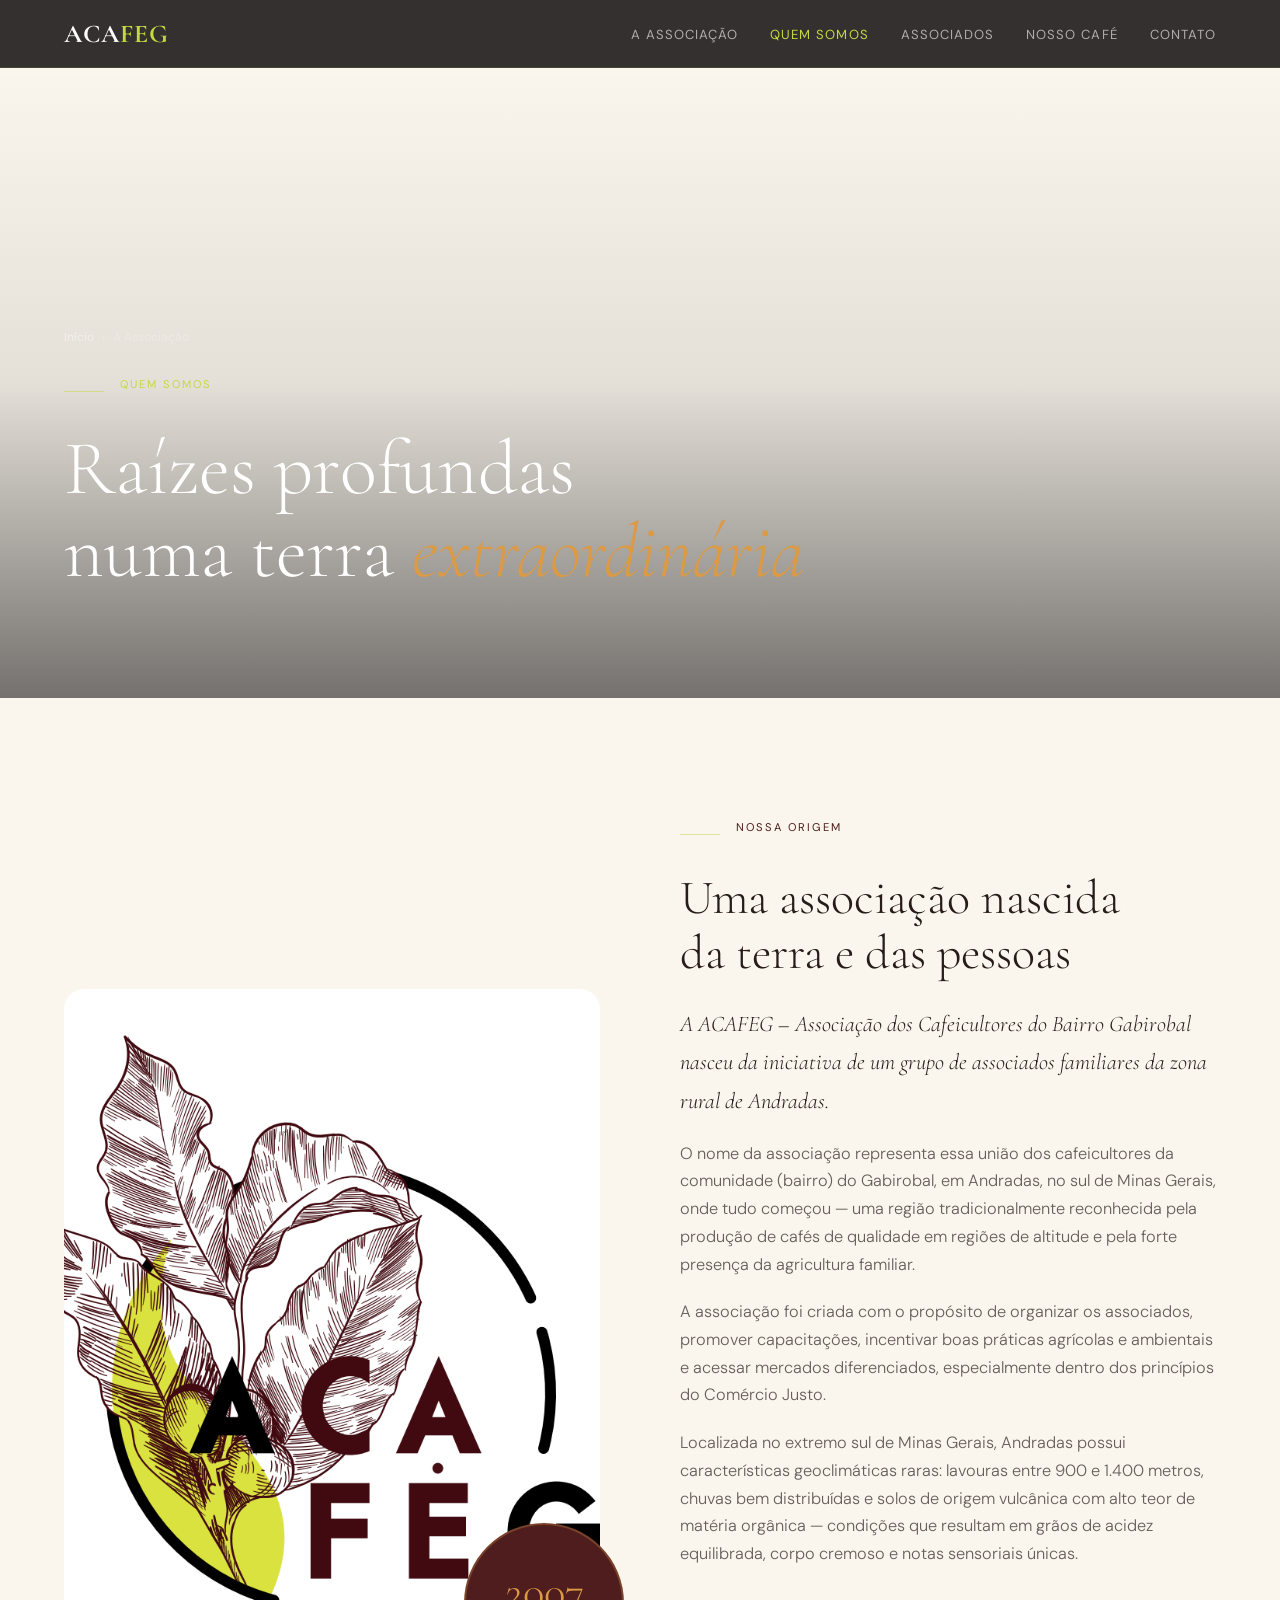
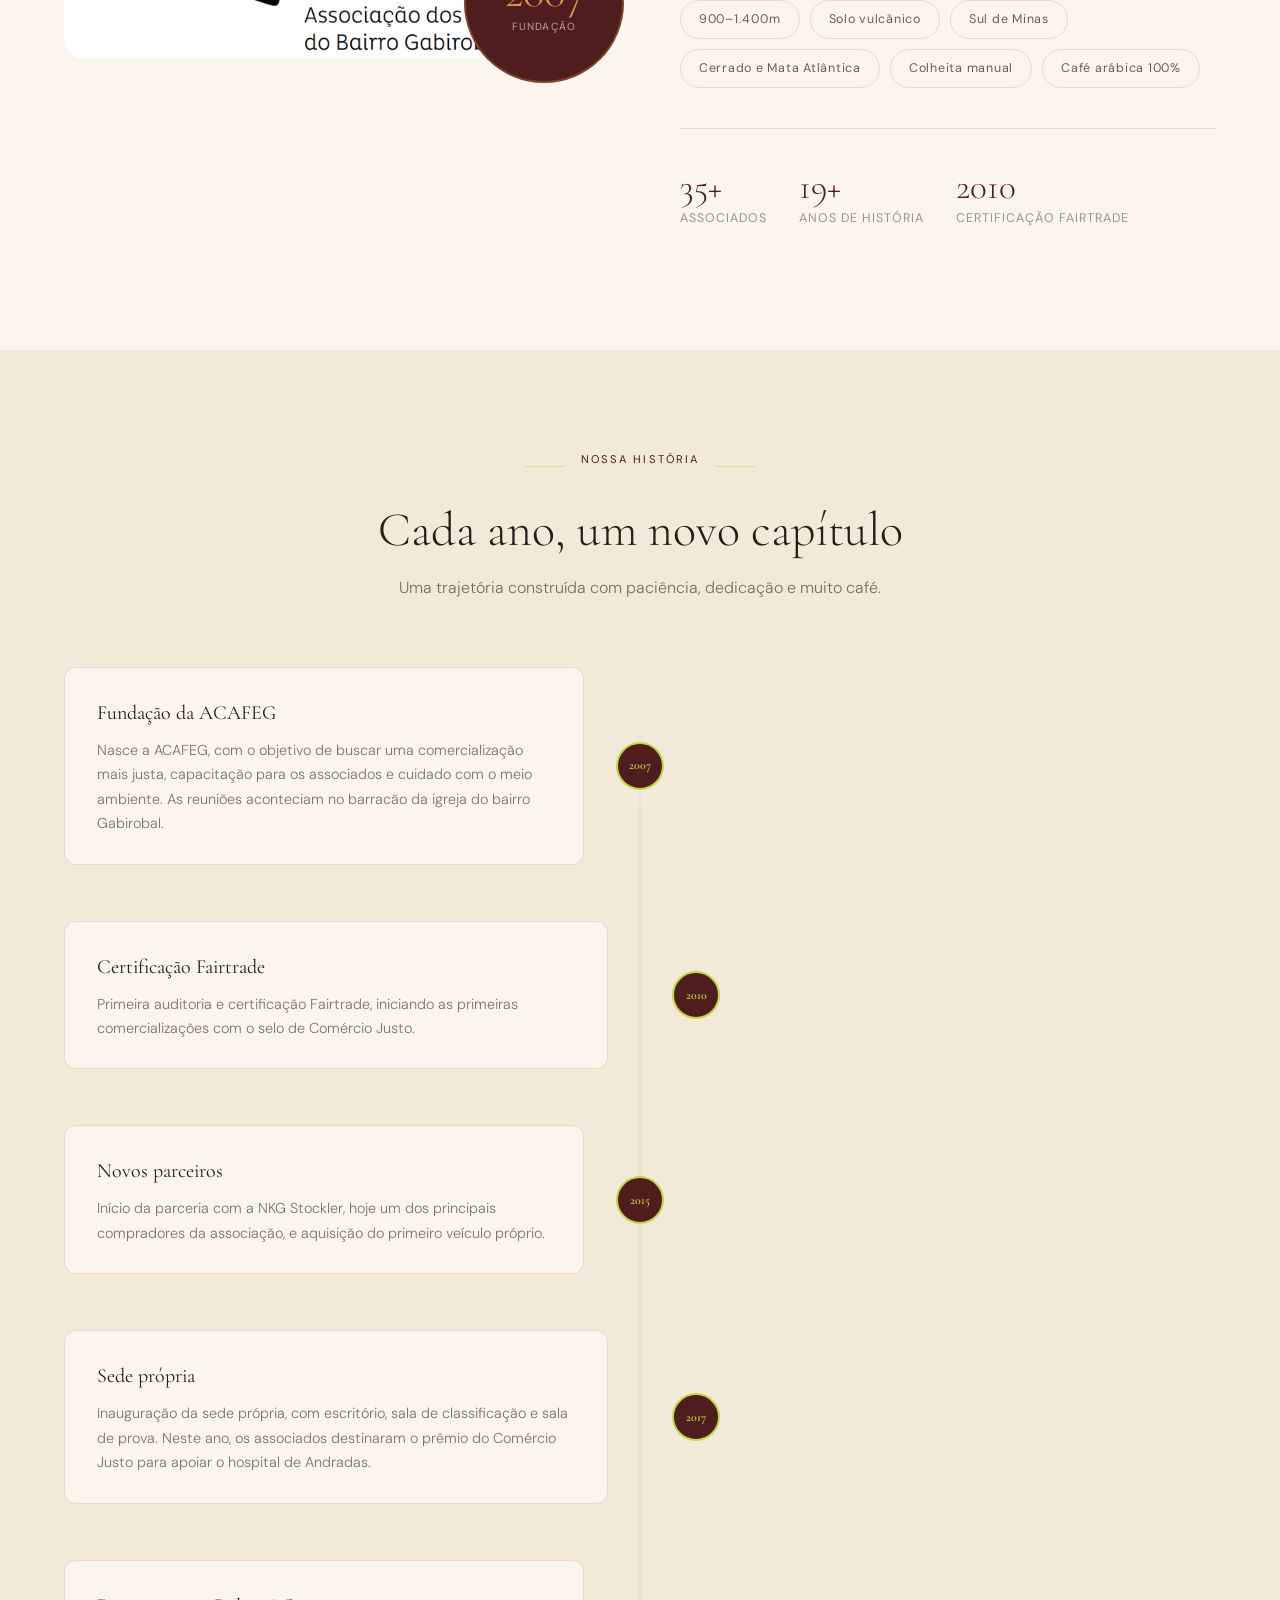
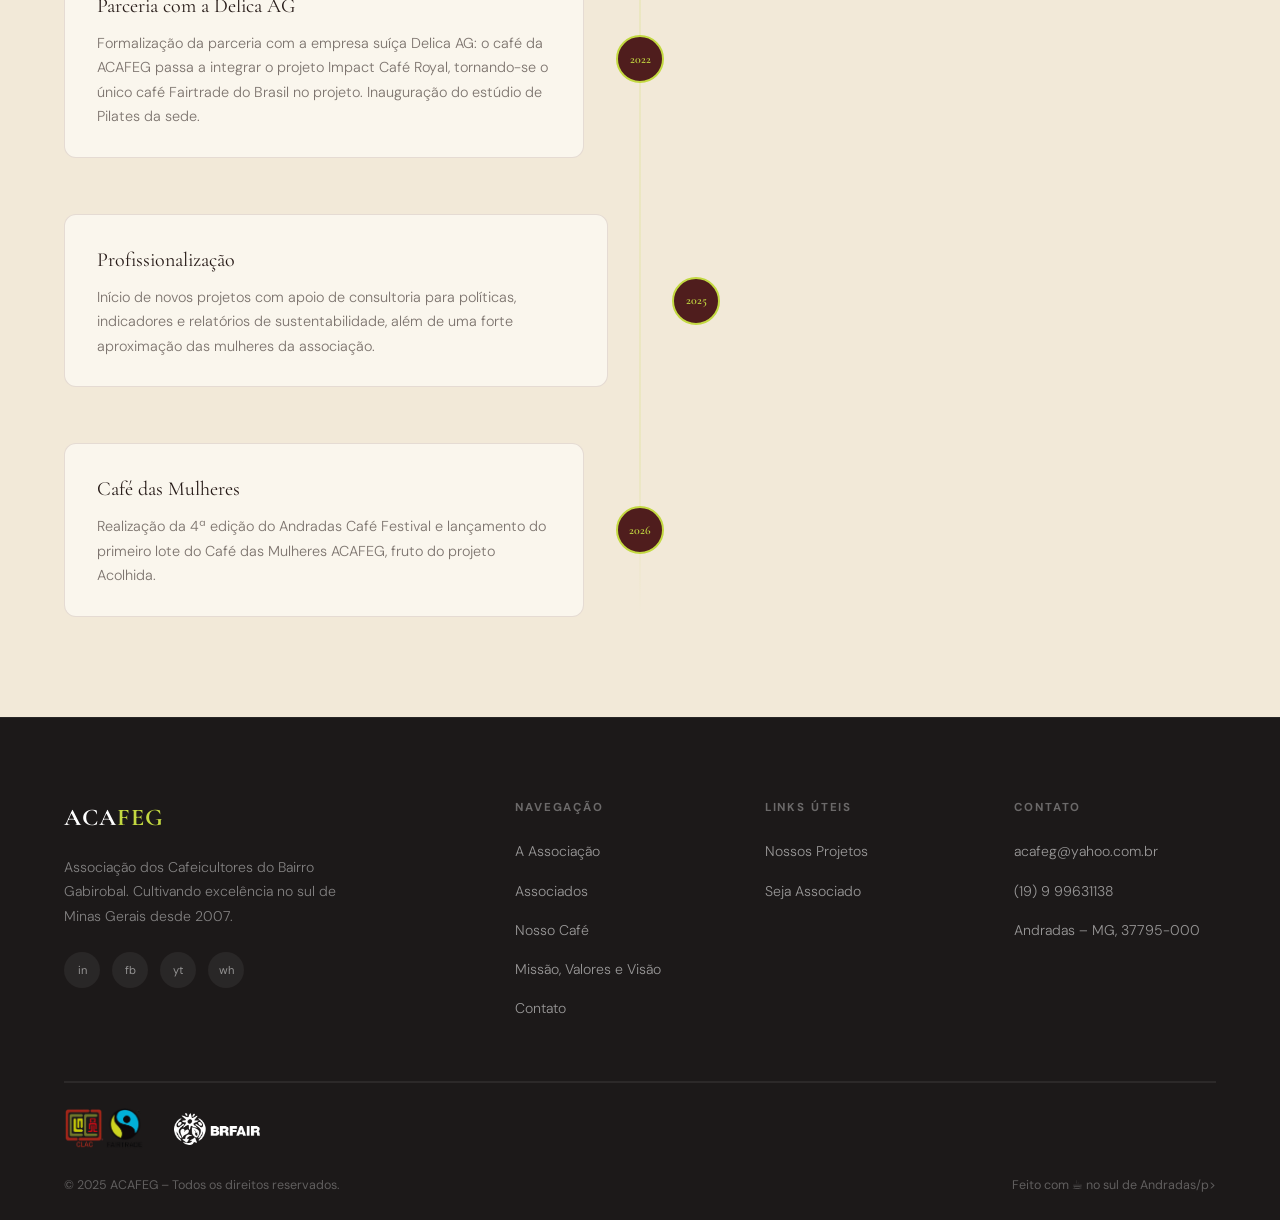
==== commit f4ffcb02: "Site pronto" ====
--- a/pages/aboutUs.html
+++ b/pages/aboutUs.html
@@ -294,7 +294,7 @@
 
       <div class="footer-bottom">
         <p>© 2025 ACAFEG – Todos os direitos reservados.</p>
-        <p>Feito com ☕ no sul de Minas Gerais</p>
+        <p>Feito com ☕ no sul de Andradas/p>
       </div>
     </div>
   </footer>
--- a/style/aboutUsStyle.css
+++ b/style/aboutUsStyle.css
@@ -216,7 +216,7 @@
       position: absolute;
       inset: 0;
       background: url('https://images.unsplash.com/photo-1447933601403-0c6688de566e?w=1600&q=80') center/cover no-repeat;
-      filter: brightness(0.55) saturate(0.75);
+      filter: brightness(0.70) saturate(0.85);
     }
 
     .hero-inner::after {
@@ -226,8 +226,8 @@
       background: linear-gradient(
         to bottom,
         transparent 0%,
-        rgba(35,31,32,0.15) 50%,
-        rgba(35,31,32,0.75) 100%
+        rgba(35,31,32,0.10) 50%,
+        rgba(35,31,32,0.62) 100%
       );
     }
 
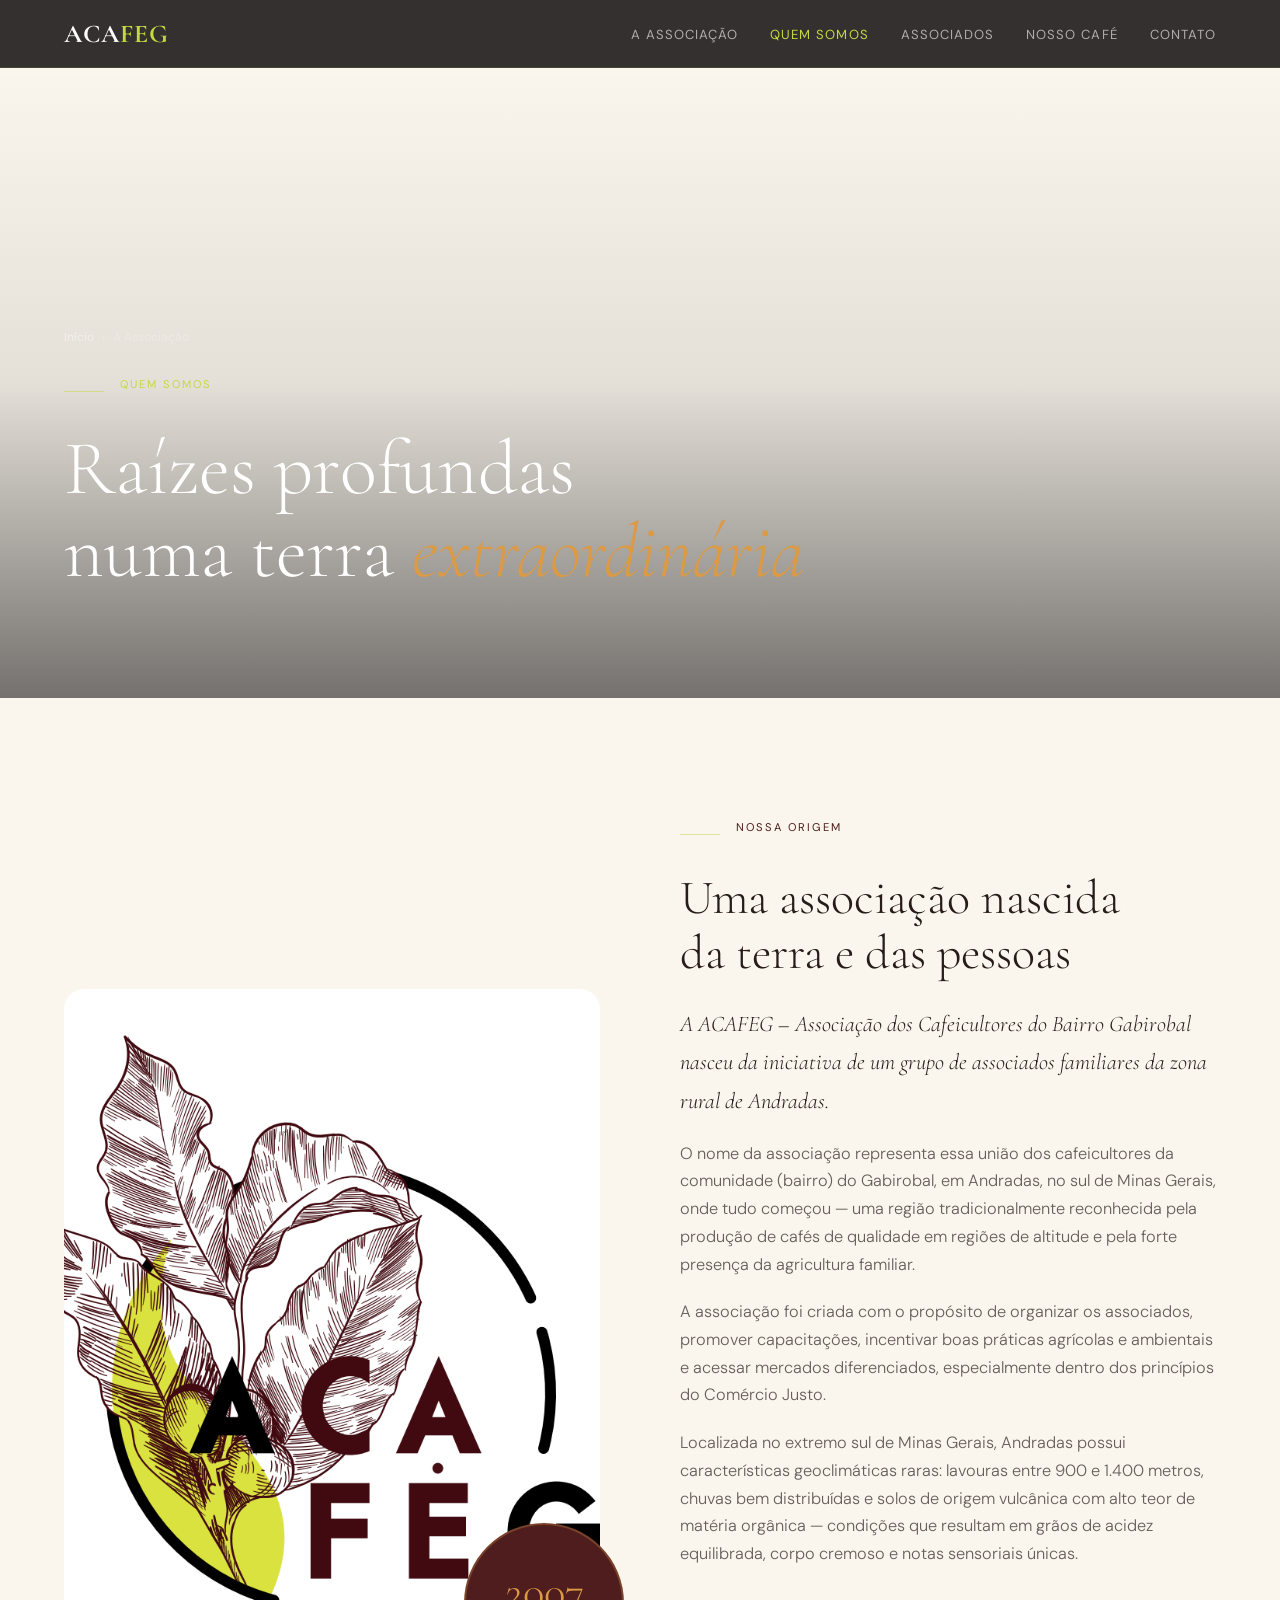
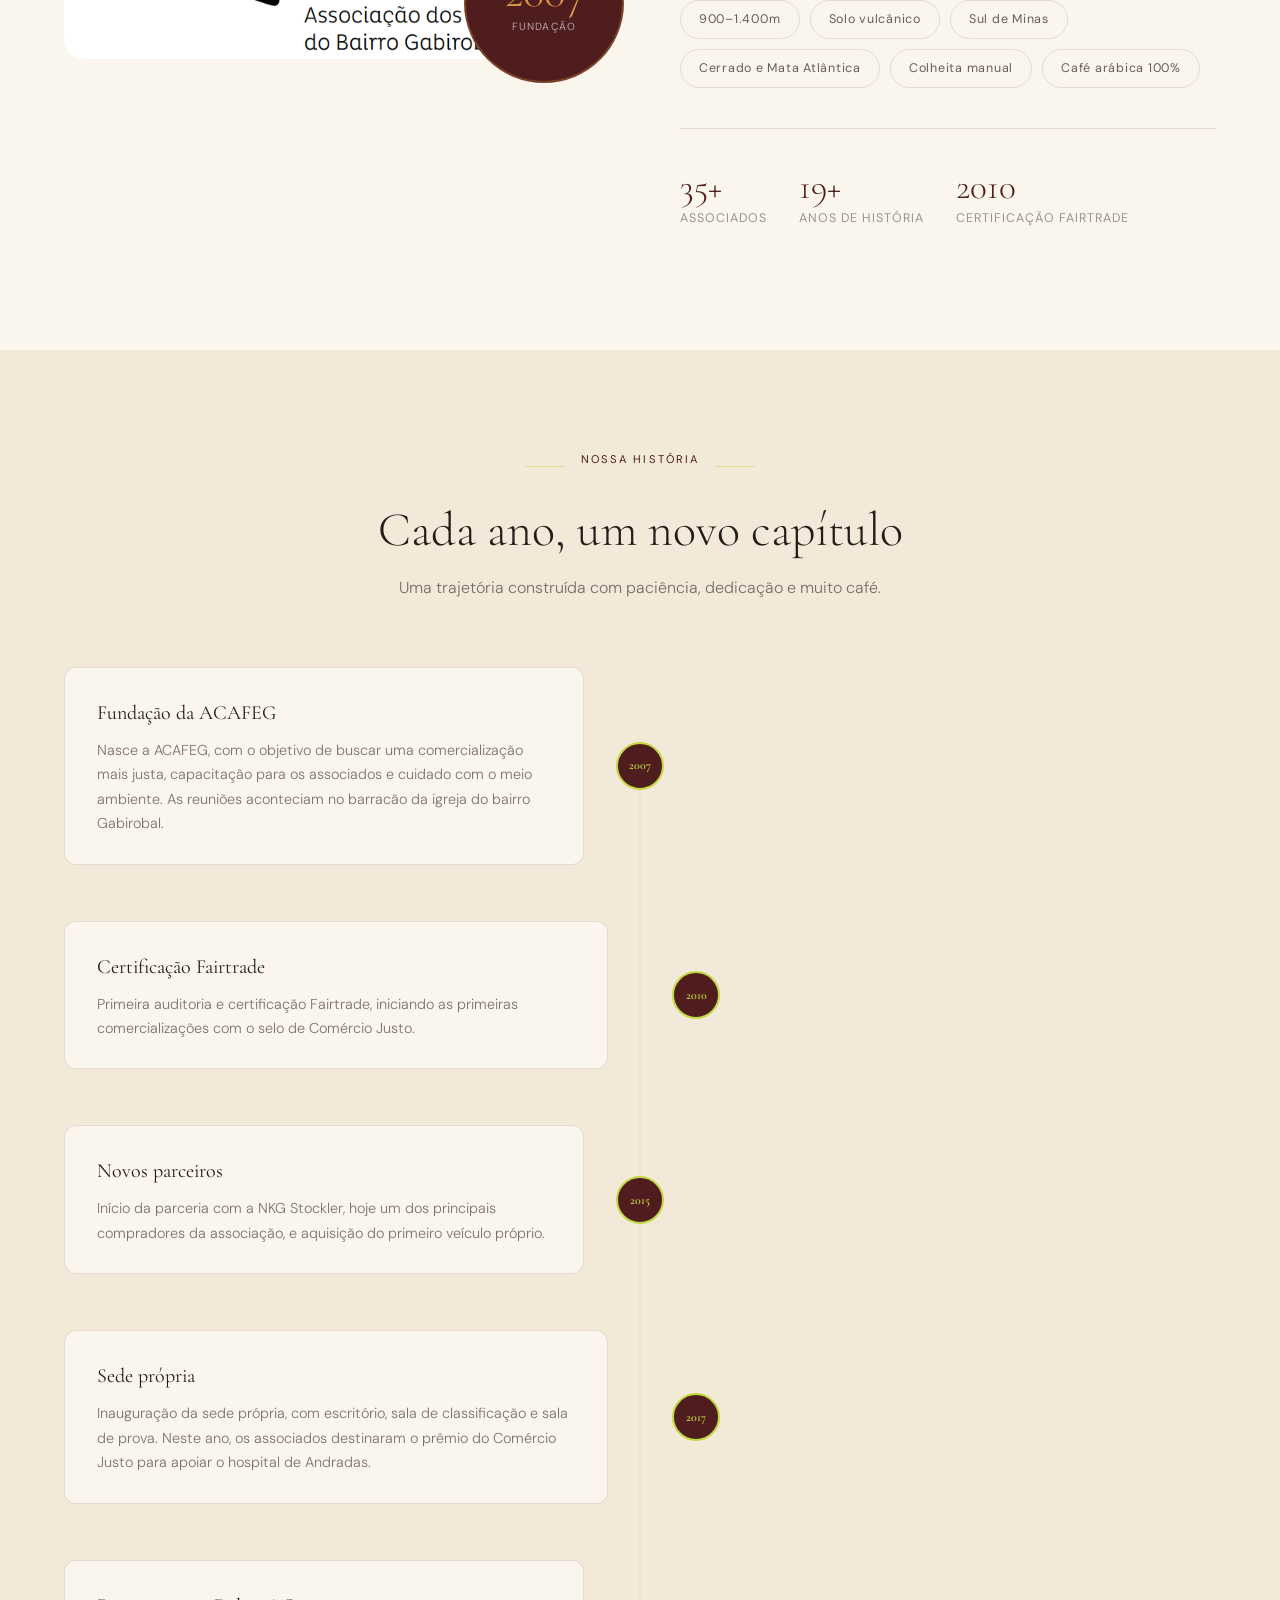
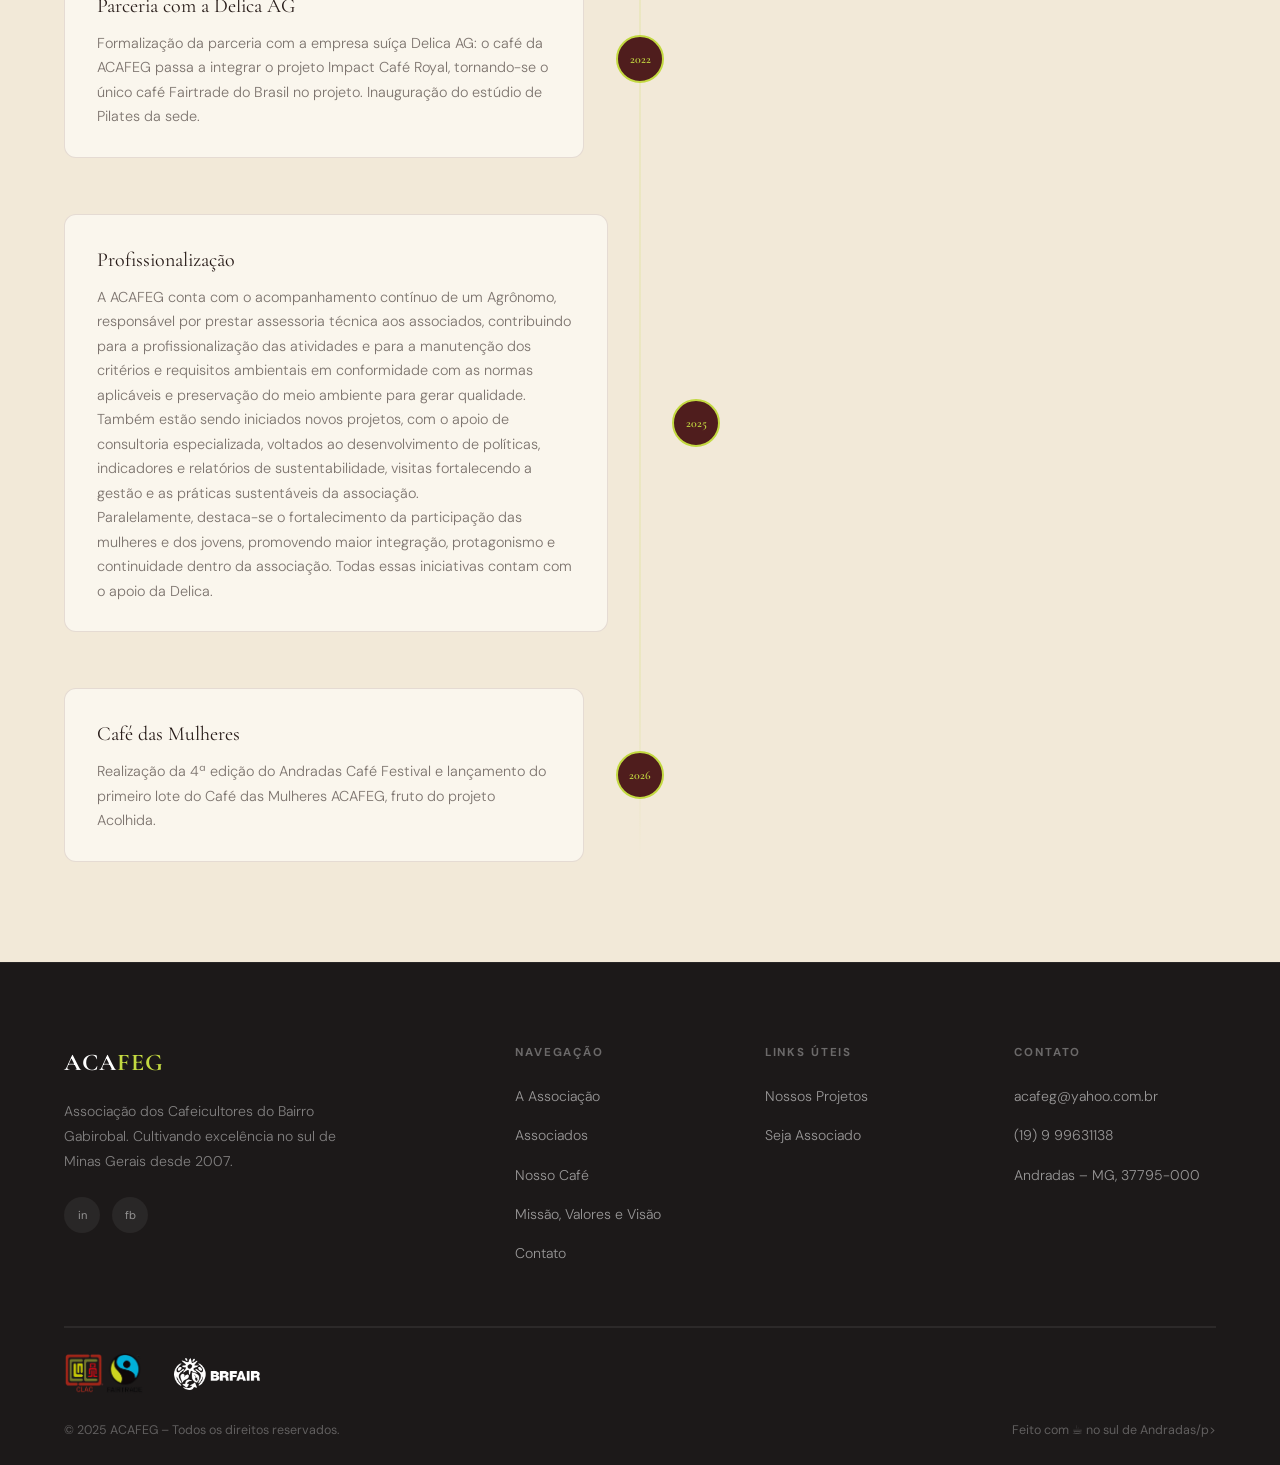
==== commit 538b156e: "Alterações cards dos associados" ====
--- a/pages/aboutUs.html
+++ b/pages/aboutUs.html
@@ -219,7 +219,9 @@
             </div>
             <div class="timeline-content">
               <h3>Profissionalização</h3>
-              <p>Início de novos projetos com apoio de consultoria para políticas, indicadores e relatórios de sustentabilidade, além de uma forte aproximação das mulheres da associação.</p>
+              <p>A ACAFEG conta com o acompanhamento contínuo de um Agrônomo, responsável por prestar assessoria técnica aos associados, contribuindo para a profissionalização das atividades e para a manutenção dos critérios e requisitos ambientais em conformidade com as normas aplicáveis e preservação do meio ambiente para gerar qualidade.<br/>Também estão sendo iniciados novos projetos, com o apoio de consultoria especializada, voltados ao desenvolvimento de políticas, indicadores e relatórios de sustentabilidade, visitas fortalecendo a gestão e as práticas sustentáveis da associação. <br/> Paralelamente, destaca-se o fortalecimento da participação das mulheres e dos jovens, promovendo maior integração, protagonismo e continuidade dentro da associação.
+
+Todas essas iniciativas contam com o apoio da Delica.</p>
             </div>
           </div>
 
@@ -252,8 +254,6 @@
           <div class="footer-social">
             <a href="https://www.instagram.com/acafeg.andradas/" aria-label="Instagram">in</a>
             <a href="https://www.facebook.com/acafeg.fairtradecoffee/" aria-label="Facebook">fb</a>
-            <a href="#" aria-label="YouTube">yt</a>
-            <a href="#" aria-label="WhatsApp">wh</a>
           </div>
         </div>
 
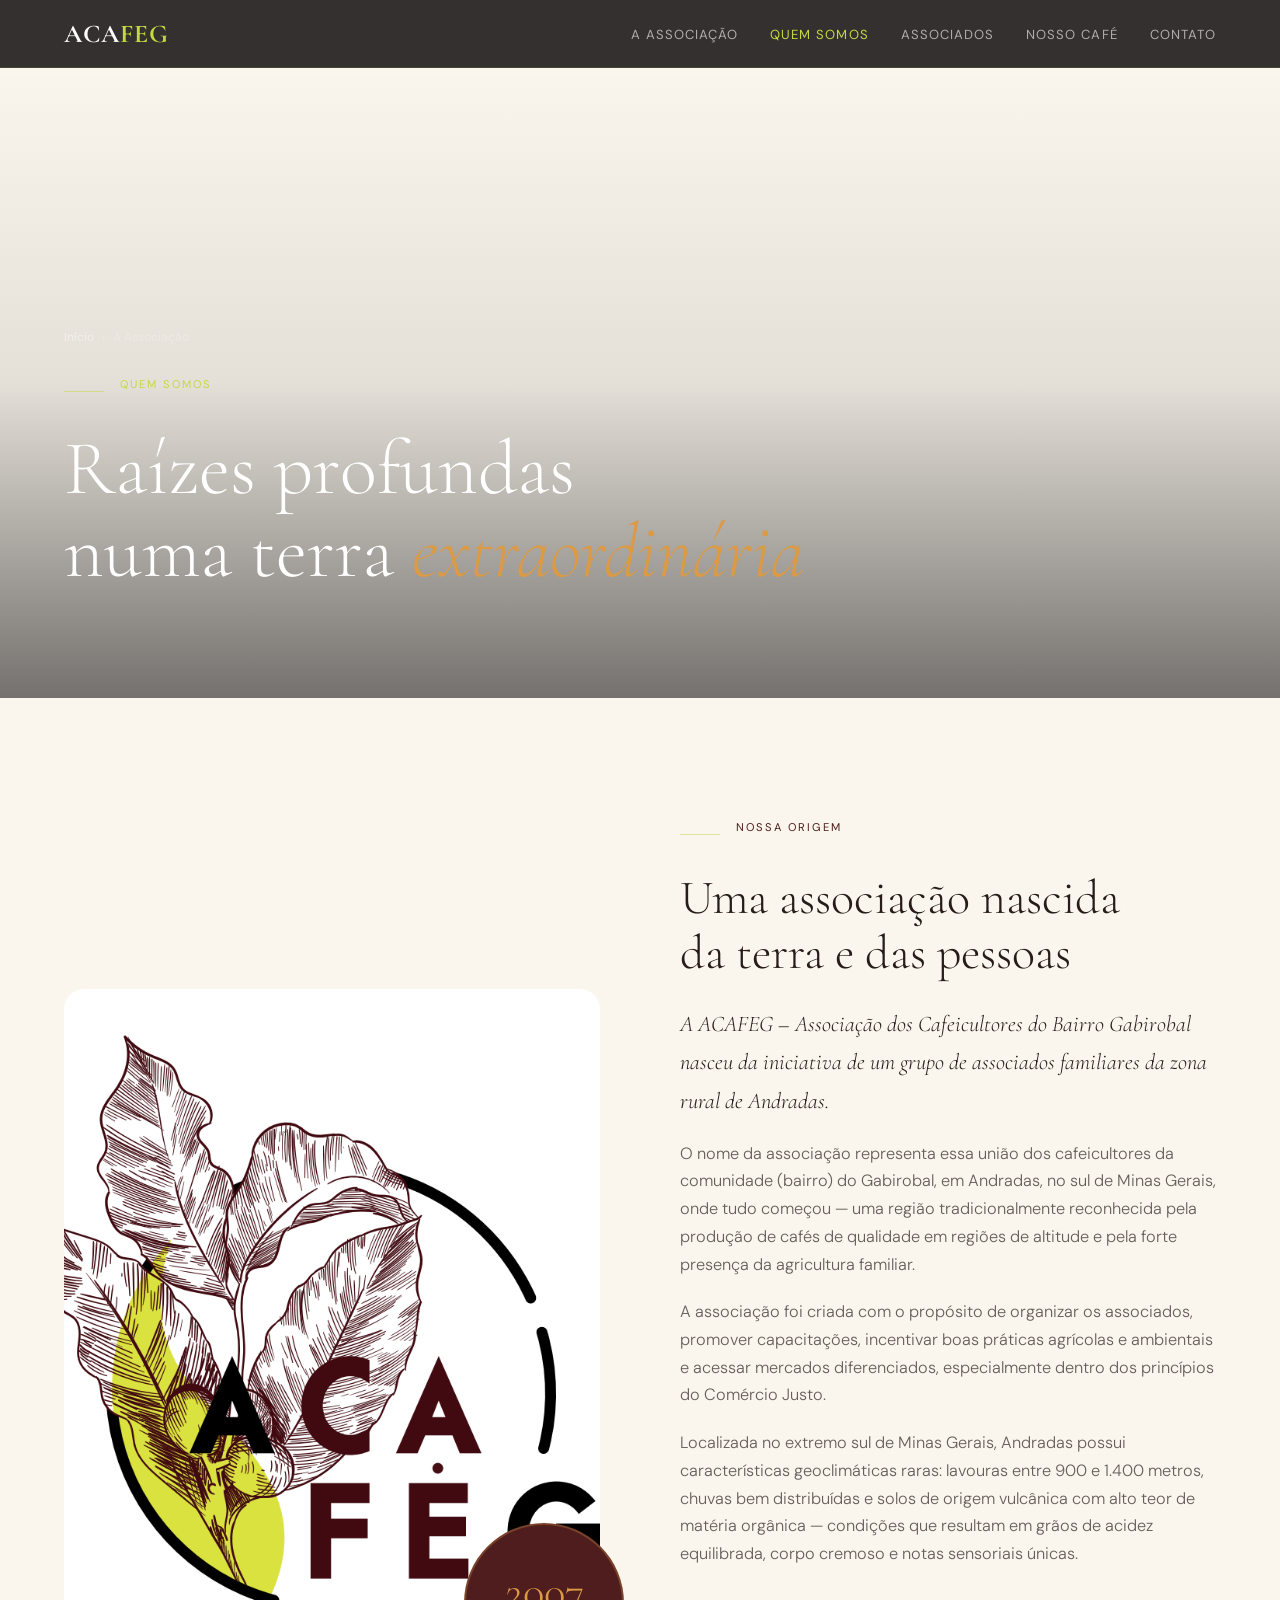
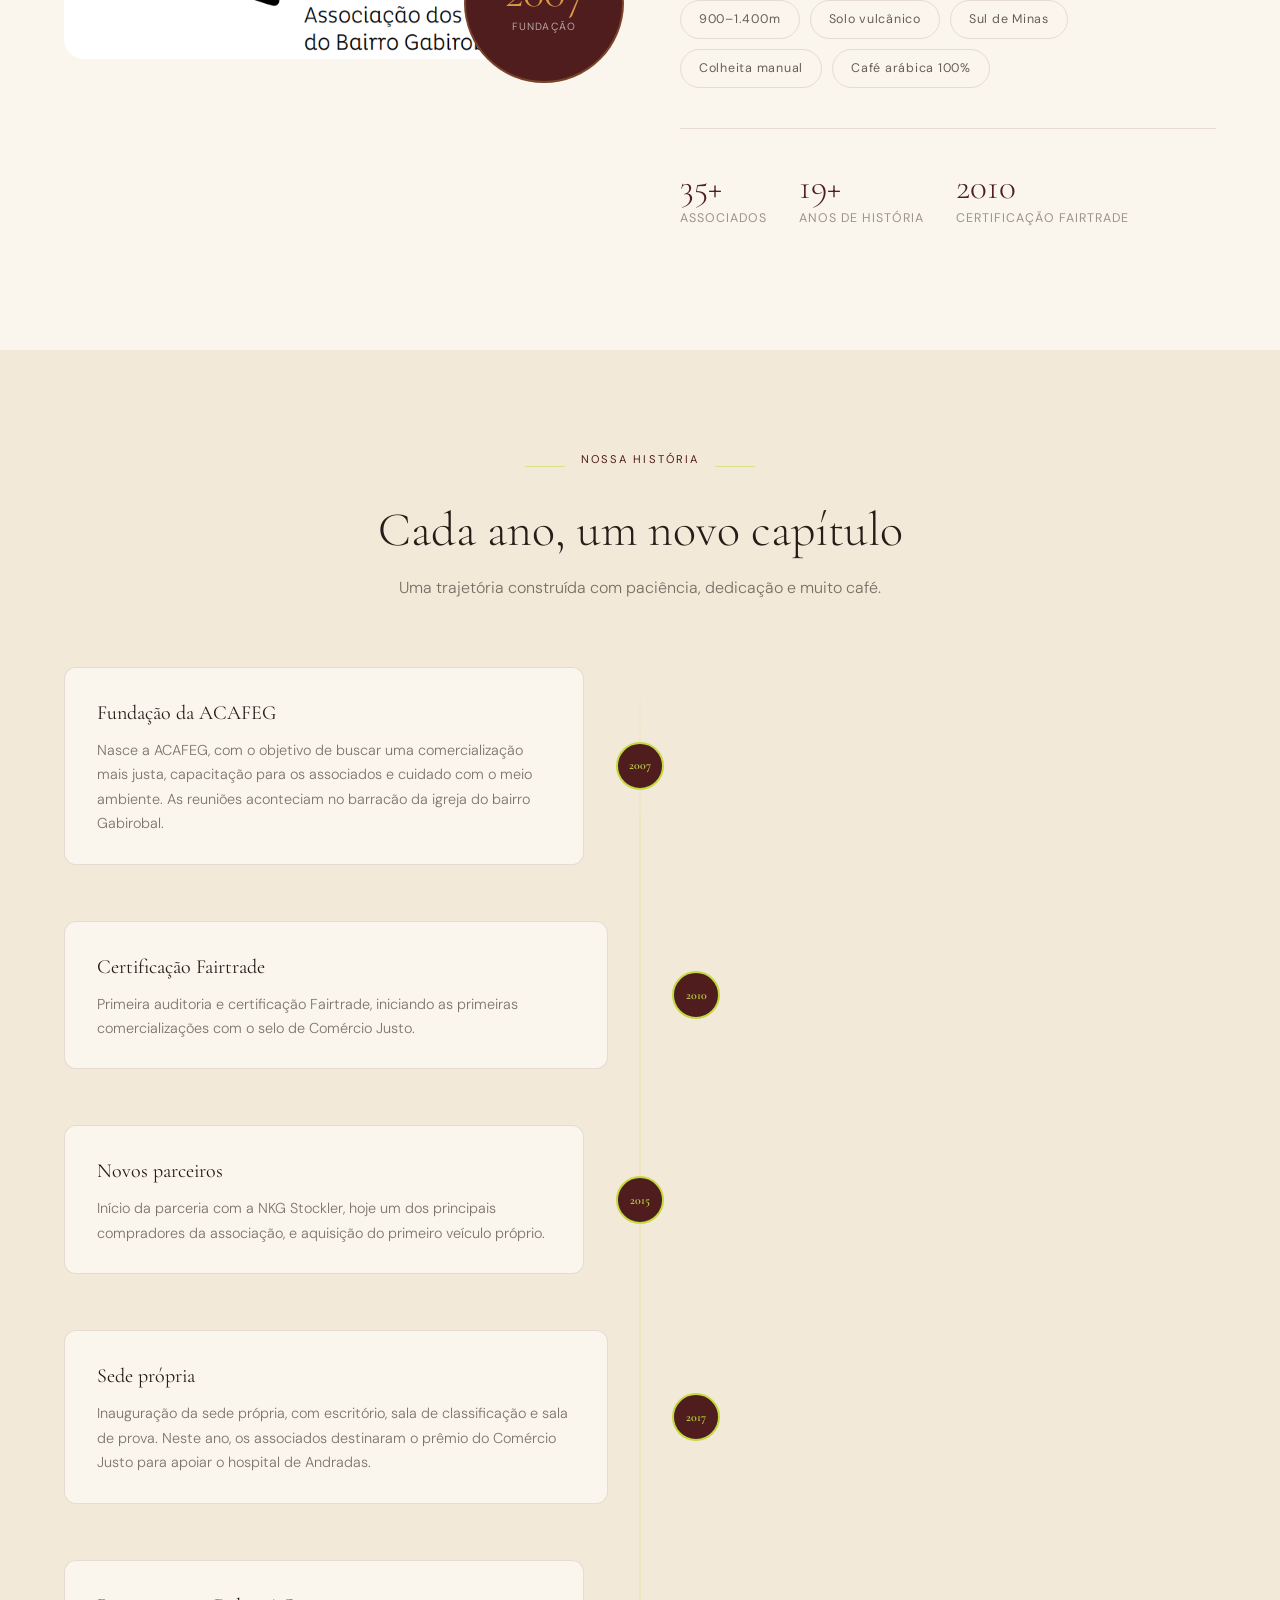
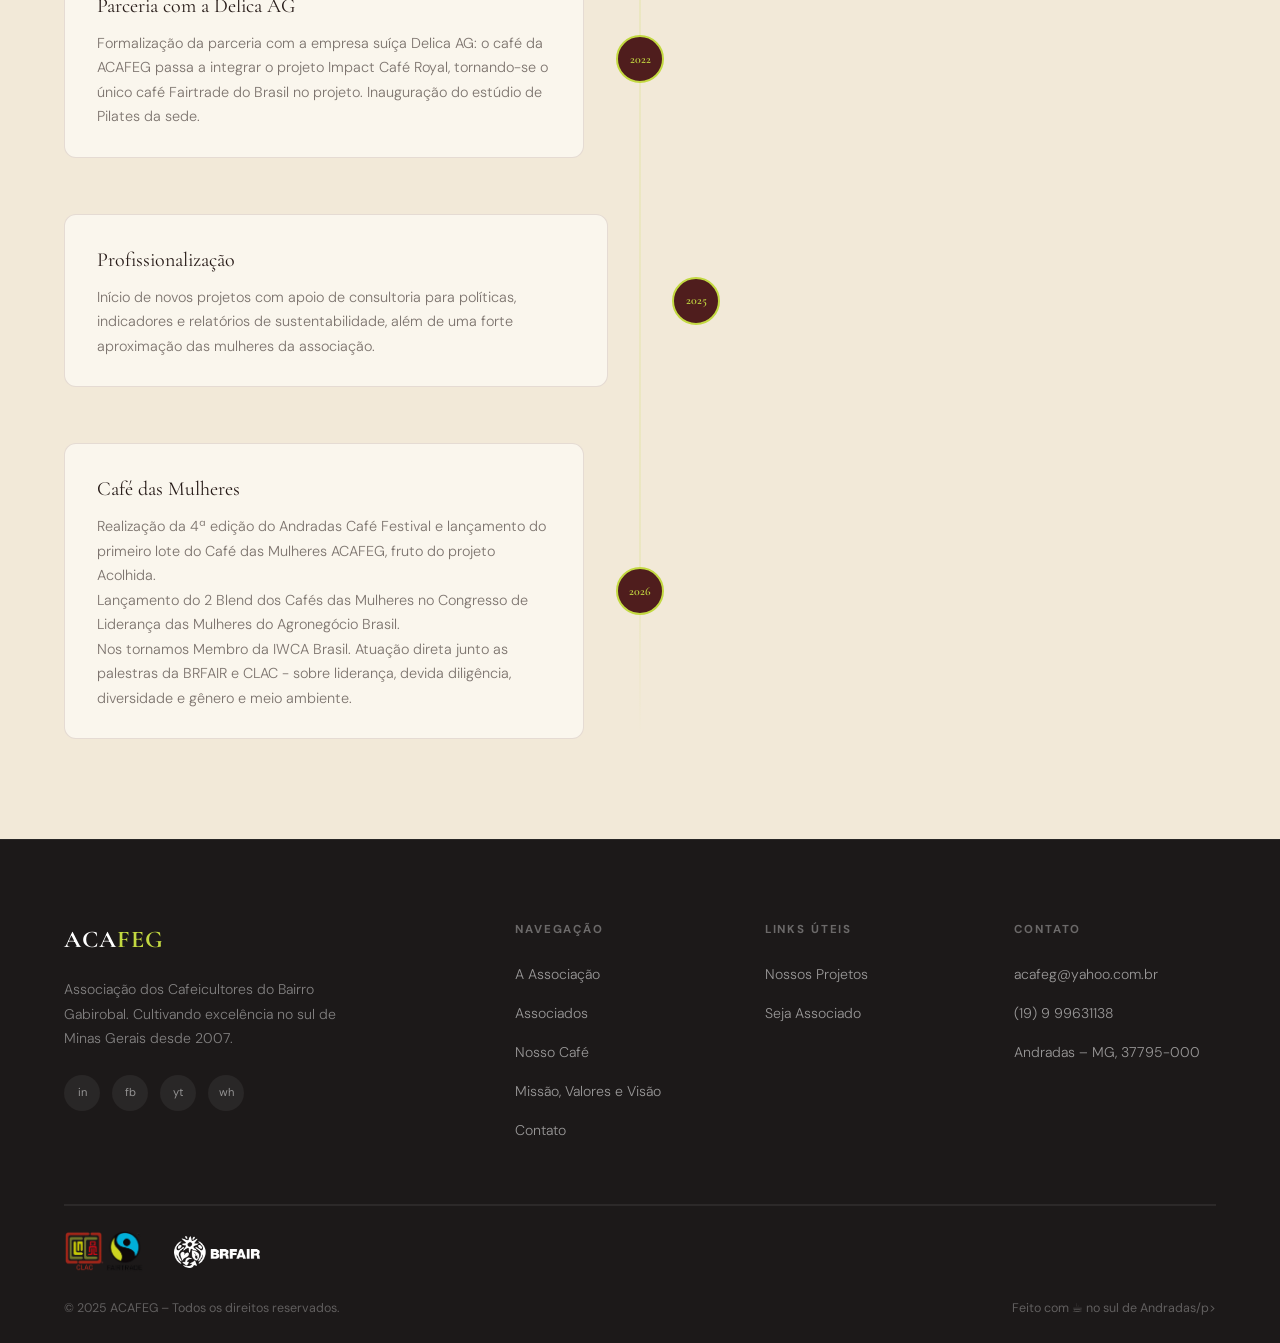
==== commit 2fa43db2: "Alteraçao PDF projeto acolhidas, e pequenas correçoes" ====
--- a/pages/aboutUs.html
+++ b/pages/aboutUs.html
@@ -115,7 +115,6 @@
               <span class="territorio-tag" role="listitem">900–1.400m</span>
               <span class="territorio-tag" role="listitem">Solo vulcânico</span>
               <span class="territorio-tag" role="listitem">Sul de Minas</span>
-              <span class="territorio-tag" role="listitem">Cerrado e Mata Atlântica</span>
               <span class="territorio-tag" role="listitem">Colheita manual</span>
               <span class="territorio-tag" role="listitem">Café arábica 100%</span>
             </div>
@@ -219,9 +218,7 @@
             </div>
             <div class="timeline-content">
               <h3>Profissionalização</h3>
-              <p>A ACAFEG conta com o acompanhamento contínuo de um Agrônomo, responsável por prestar assessoria técnica aos associados, contribuindo para a profissionalização das atividades e para a manutenção dos critérios e requisitos ambientais em conformidade com as normas aplicáveis e preservação do meio ambiente para gerar qualidade.<br/>Também estão sendo iniciados novos projetos, com o apoio de consultoria especializada, voltados ao desenvolvimento de políticas, indicadores e relatórios de sustentabilidade, visitas fortalecendo a gestão e as práticas sustentáveis da associação. <br/> Paralelamente, destaca-se o fortalecimento da participação das mulheres e dos jovens, promovendo maior integração, protagonismo e continuidade dentro da associação.
-
-Todas essas iniciativas contam com o apoio da Delica.</p>
+              <p>Início de novos projetos com apoio de consultoria para políticas, indicadores e relatórios de sustentabilidade, além de uma forte aproximação das mulheres da associação.</p>
             </div>
           </div>
 
@@ -229,6 +226,9 @@
             <div class="timeline-content">
               <h3>Café das Mulheres</h3>
               <p>Realização da 4ª edição do Andradas Café Festival e lançamento do primeiro lote do Café das Mulheres ACAFEG, fruto do projeto Acolhida.</p>
+              <p>Lançamento do 2 Blend dos Cafés das Mulheres no Congresso de Liderança das Mulheres do Agronegócio Brasil.</p>
+              <p>Nos tornamos Membro da IWCA Brasil. 
+Atuação direta junto as palestras da BRFAIR e CLAC - sobre liderança, devida diligência, diversidade e gênero e meio ambiente.</p>
             </div>
             <div class="timeline-dot" aria-label="2026">
               <div class="timeline-dot-circle">2026</div>
@@ -254,6 +254,8 @@
           <div class="footer-social">
             <a href="https://www.instagram.com/acafeg.andradas/" aria-label="Instagram">in</a>
             <a href="https://www.facebook.com/acafeg.fairtradecoffee/" aria-label="Facebook">fb</a>
+            <a href="#" aria-label="YouTube">yt</a>
+            <a href="#" aria-label="WhatsApp">wh</a>
           </div>
         </div>
 
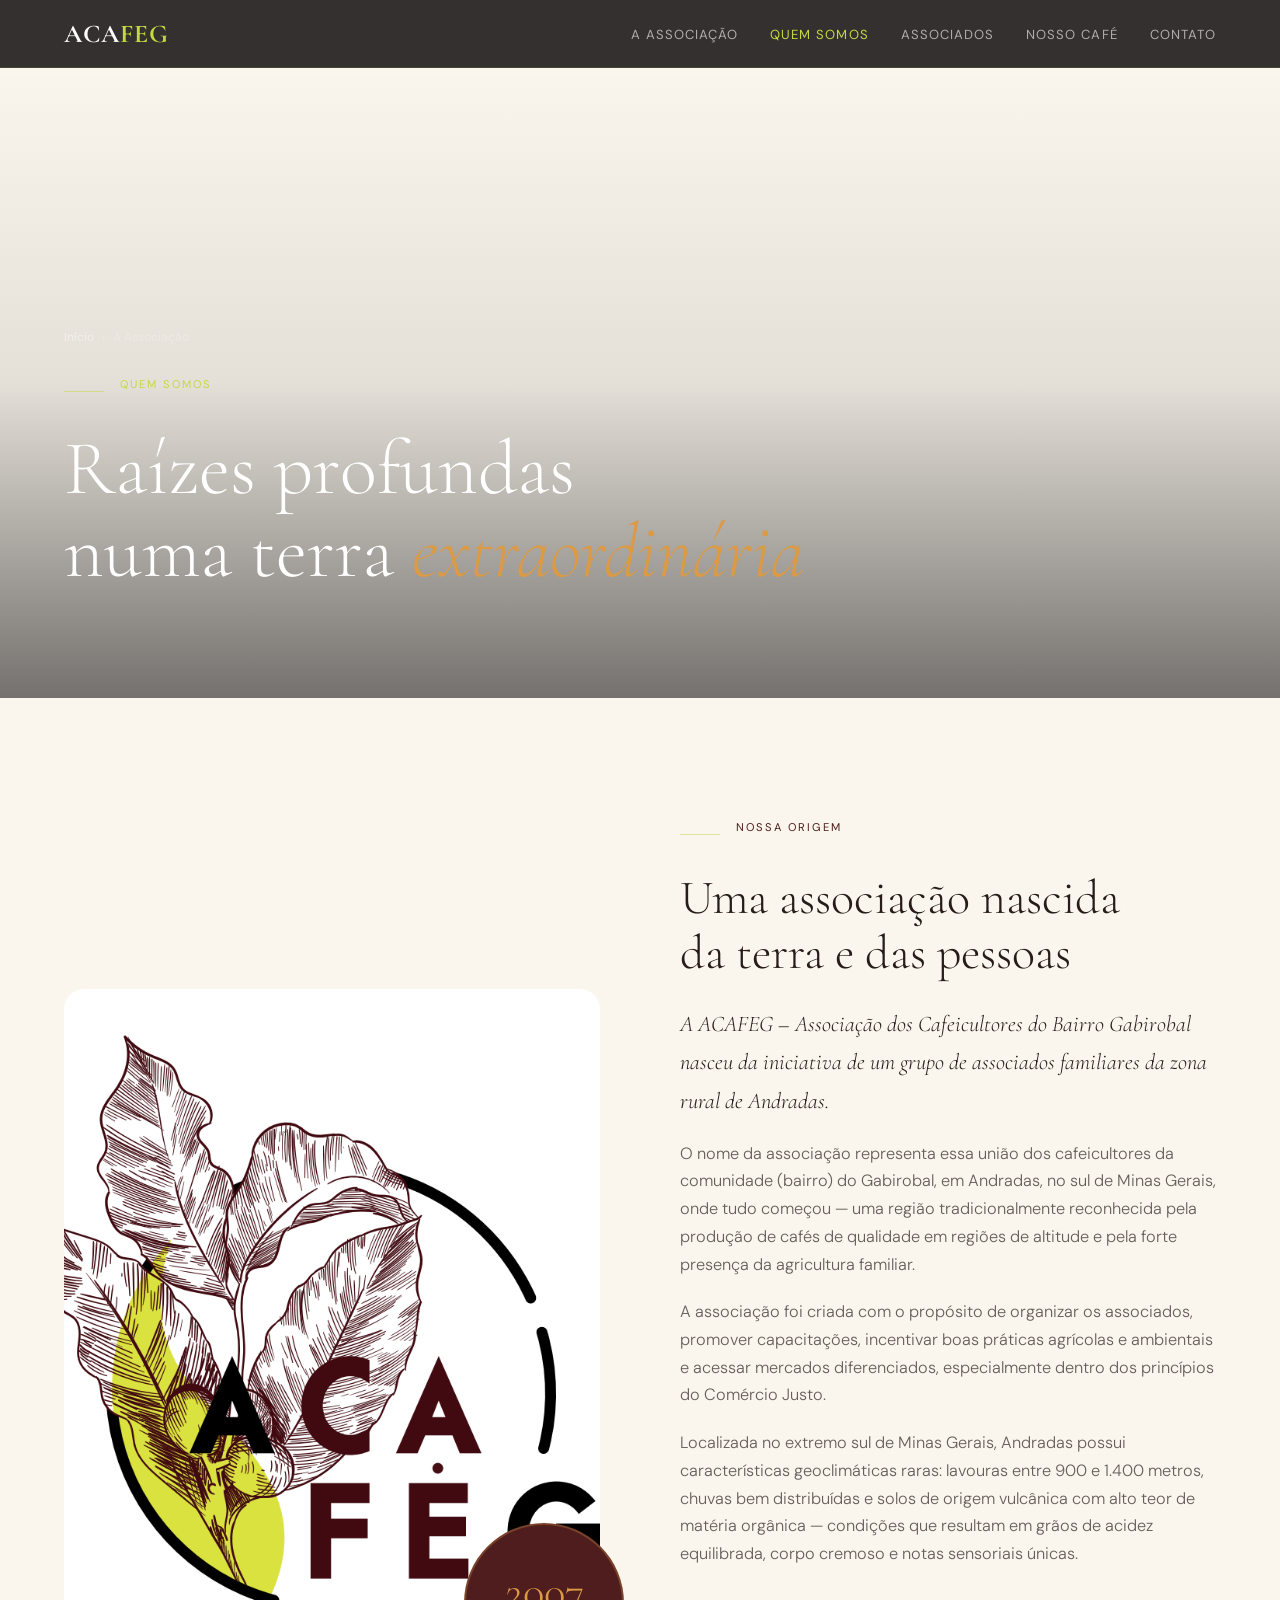
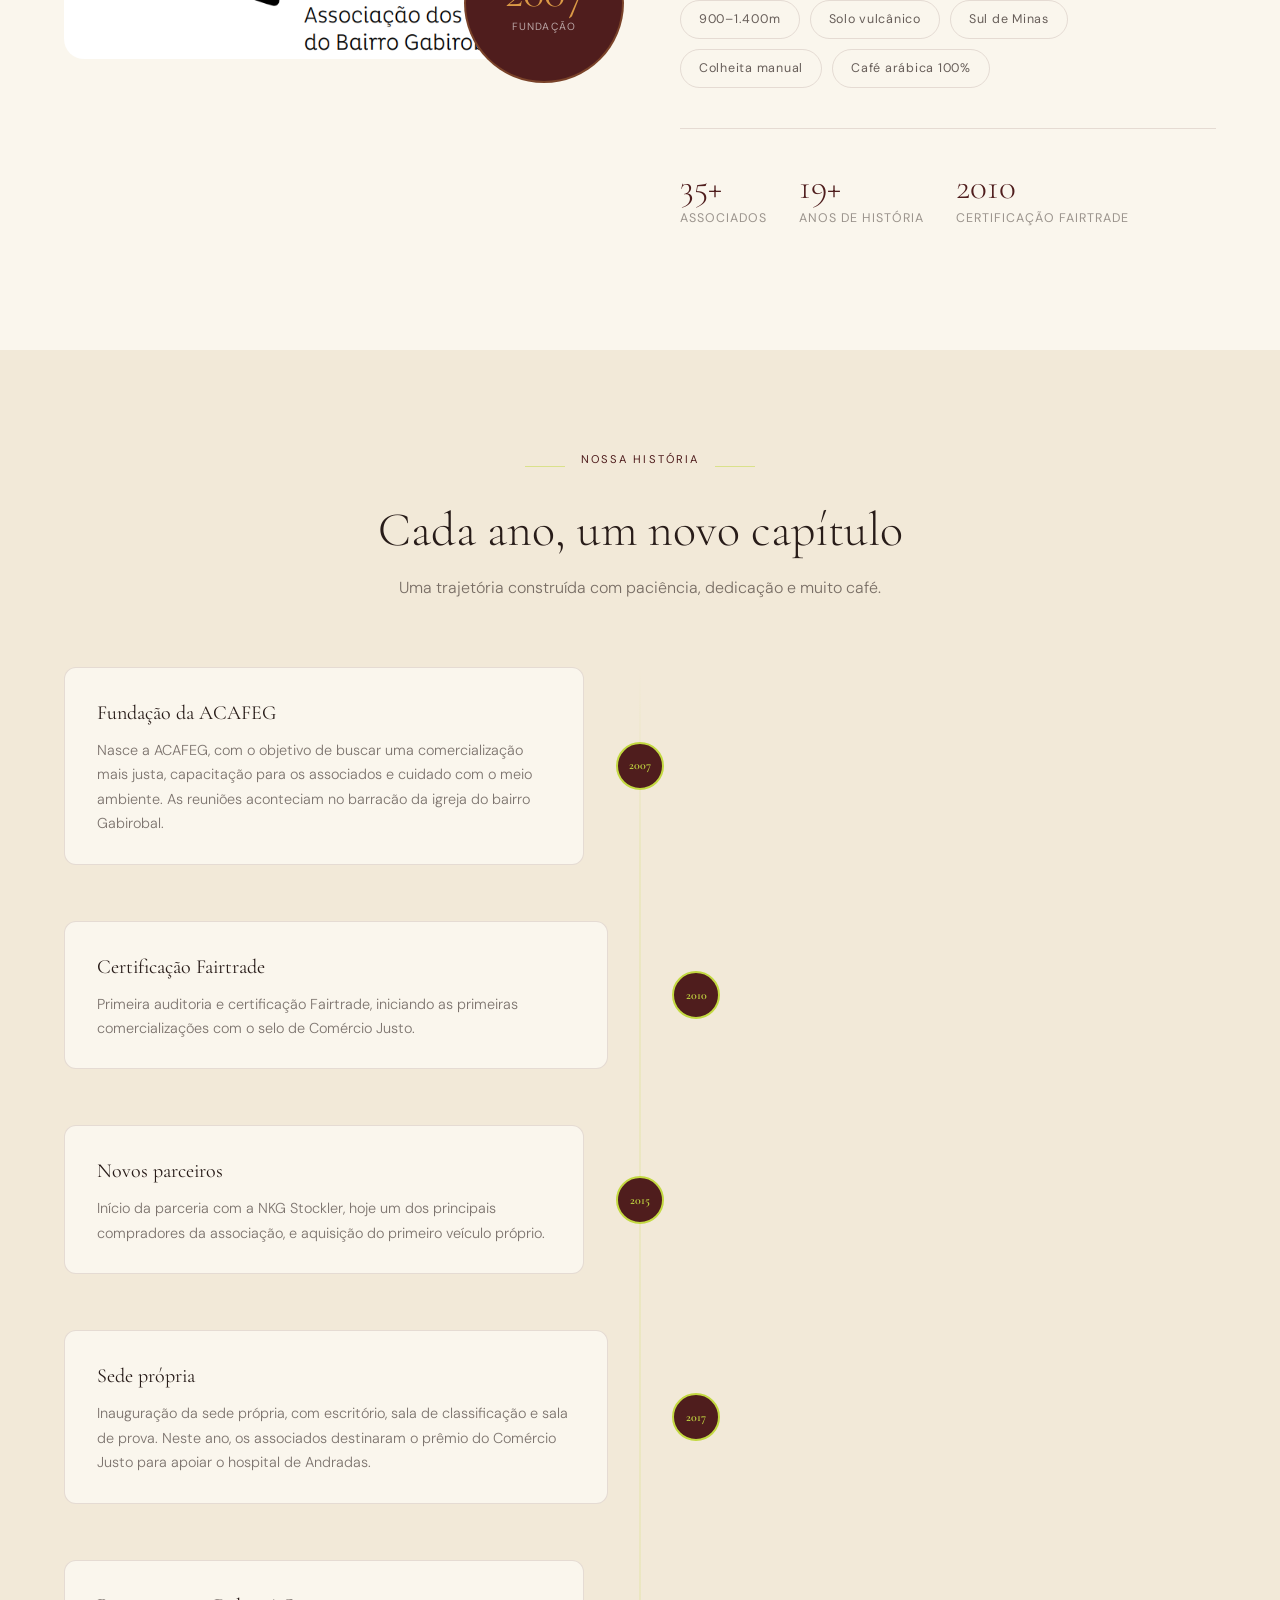
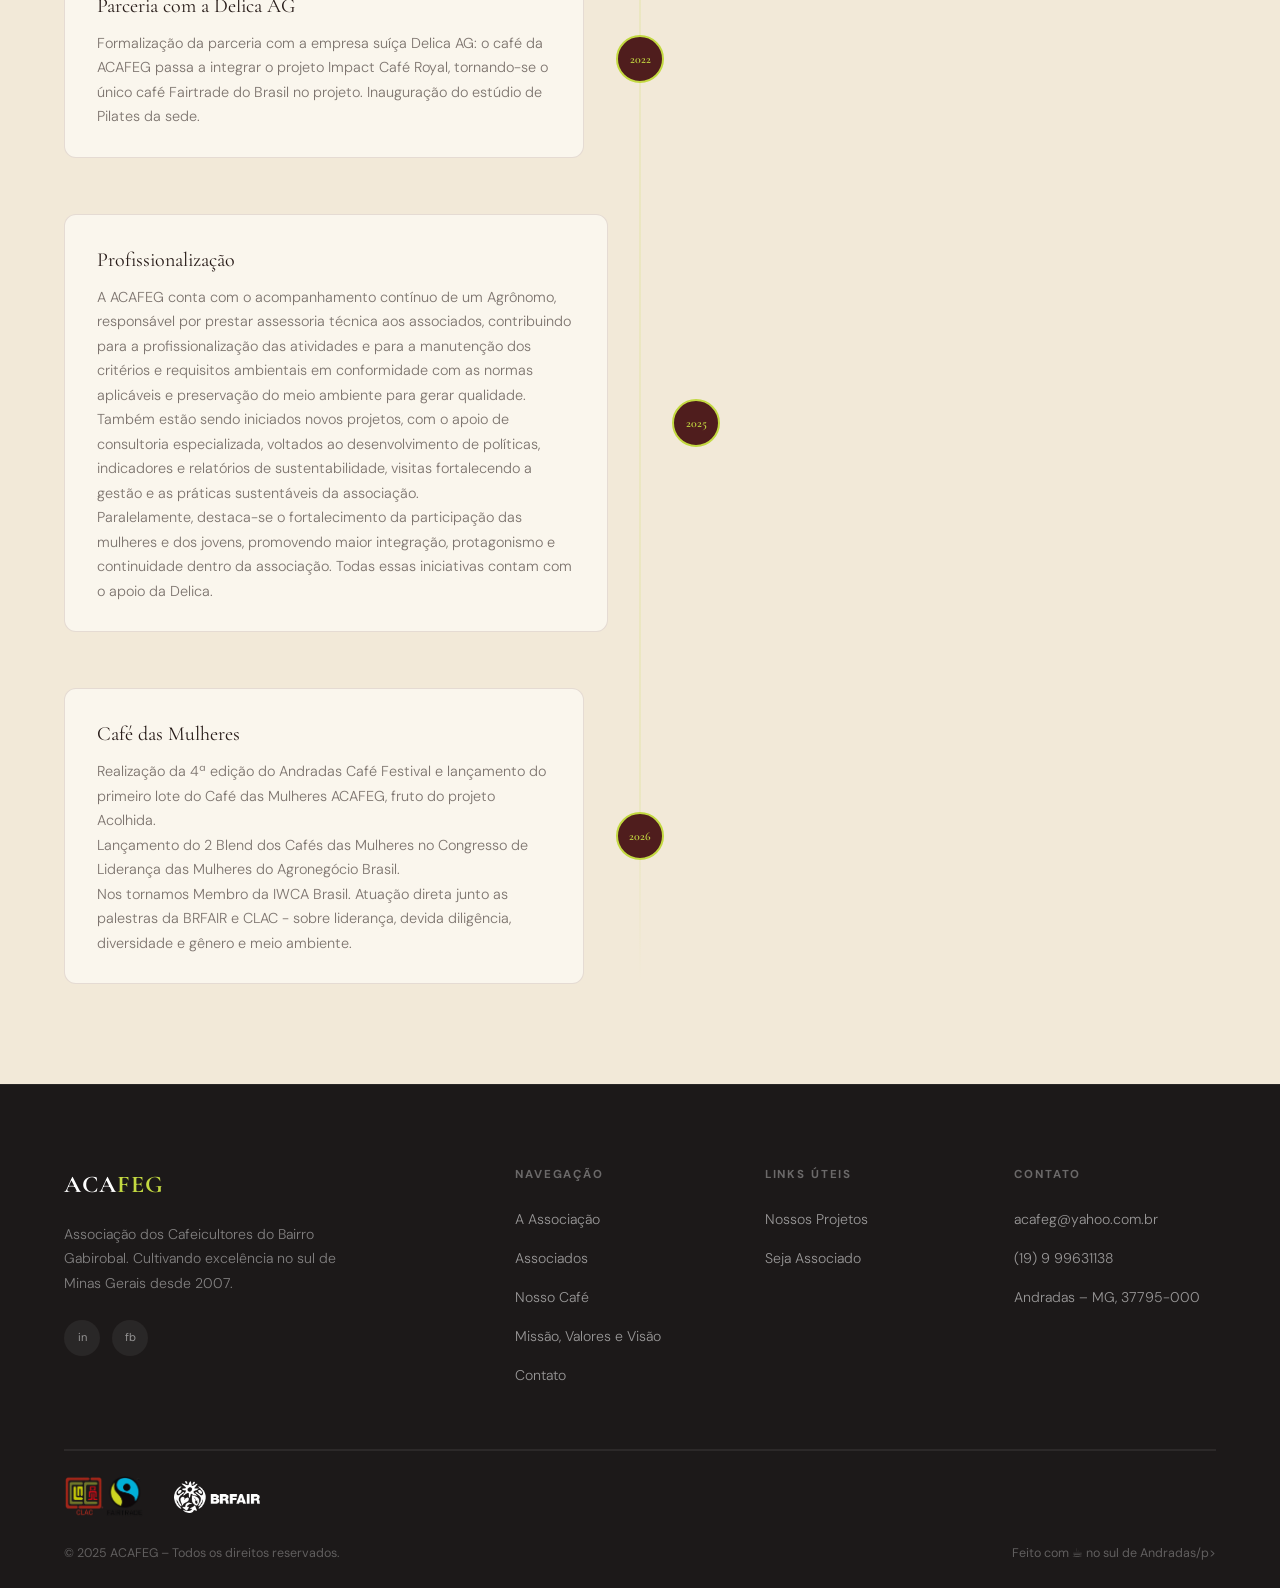
==== commit 71ac9267: "Alteraçao PDF projeto acolhidas, e pequenas correçoes" ====
--- a/pages/aboutUs.html
+++ b/pages/aboutUs.html
@@ -218,7 +218,9 @@
             </div>
             <div class="timeline-content">
               <h3>Profissionalização</h3>
-              <p>Início de novos projetos com apoio de consultoria para políticas, indicadores e relatórios de sustentabilidade, além de uma forte aproximação das mulheres da associação.</p>
+              <p>A ACAFEG conta com o acompanhamento contínuo de um Agrônomo, responsável por prestar assessoria técnica aos associados, contribuindo para a profissionalização das atividades e para a manutenção dos critérios e requisitos ambientais em conformidade com as normas aplicáveis e preservação do meio ambiente para gerar qualidade.<br/>Também estão sendo iniciados novos projetos, com o apoio de consultoria especializada, voltados ao desenvolvimento de políticas, indicadores e relatórios de sustentabilidade, visitas fortalecendo a gestão e as práticas sustentáveis da associação. <br/> Paralelamente, destaca-se o fortalecimento da participação das mulheres e dos jovens, promovendo maior integração, protagonismo e continuidade dentro da associação.
+
+Todas essas iniciativas contam com o apoio da Delica.</p>
             </div>
           </div>
 
@@ -254,8 +256,6 @@
           <div class="footer-social">
             <a href="https://www.instagram.com/acafeg.andradas/" aria-label="Instagram">in</a>
             <a href="https://www.facebook.com/acafeg.fairtradecoffee/" aria-label="Facebook">fb</a>
-            <a href="#" aria-label="YouTube">yt</a>
-            <a href="#" aria-label="WhatsApp">wh</a>
           </div>
         </div>
 
